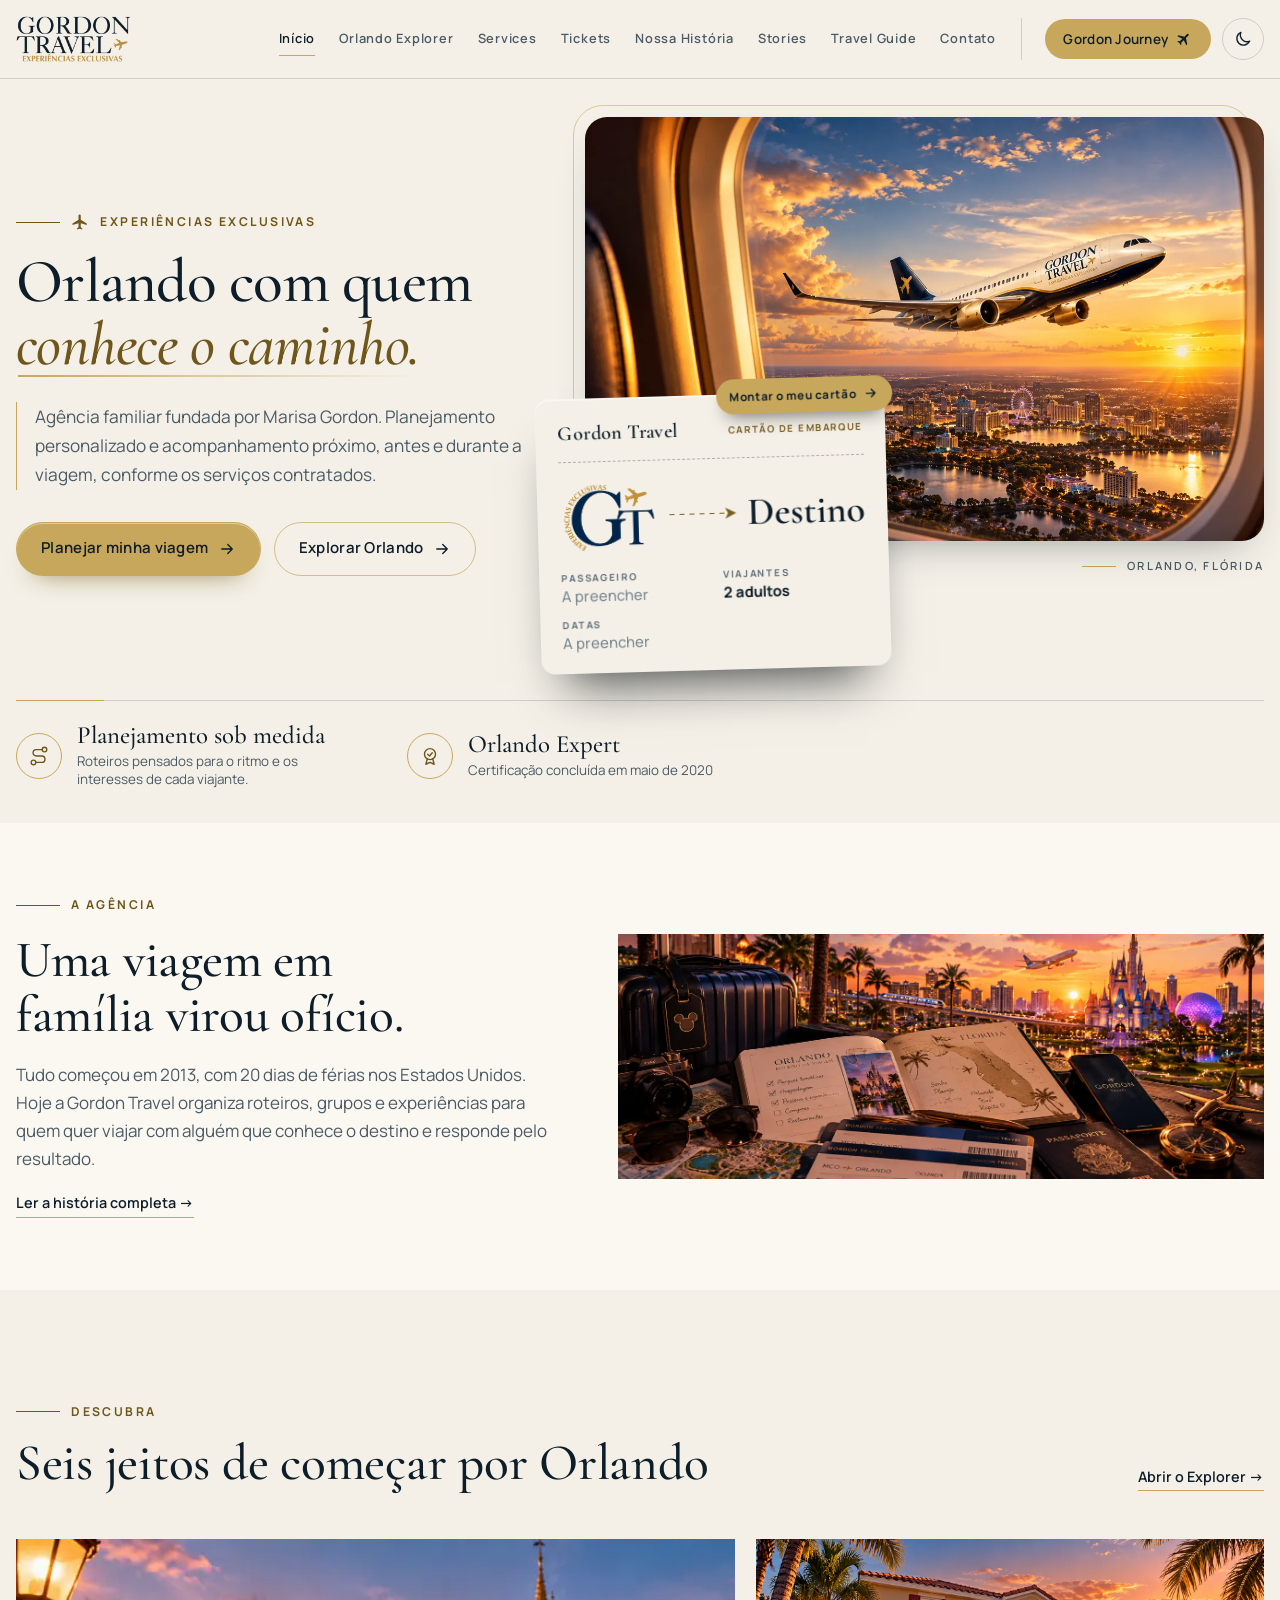
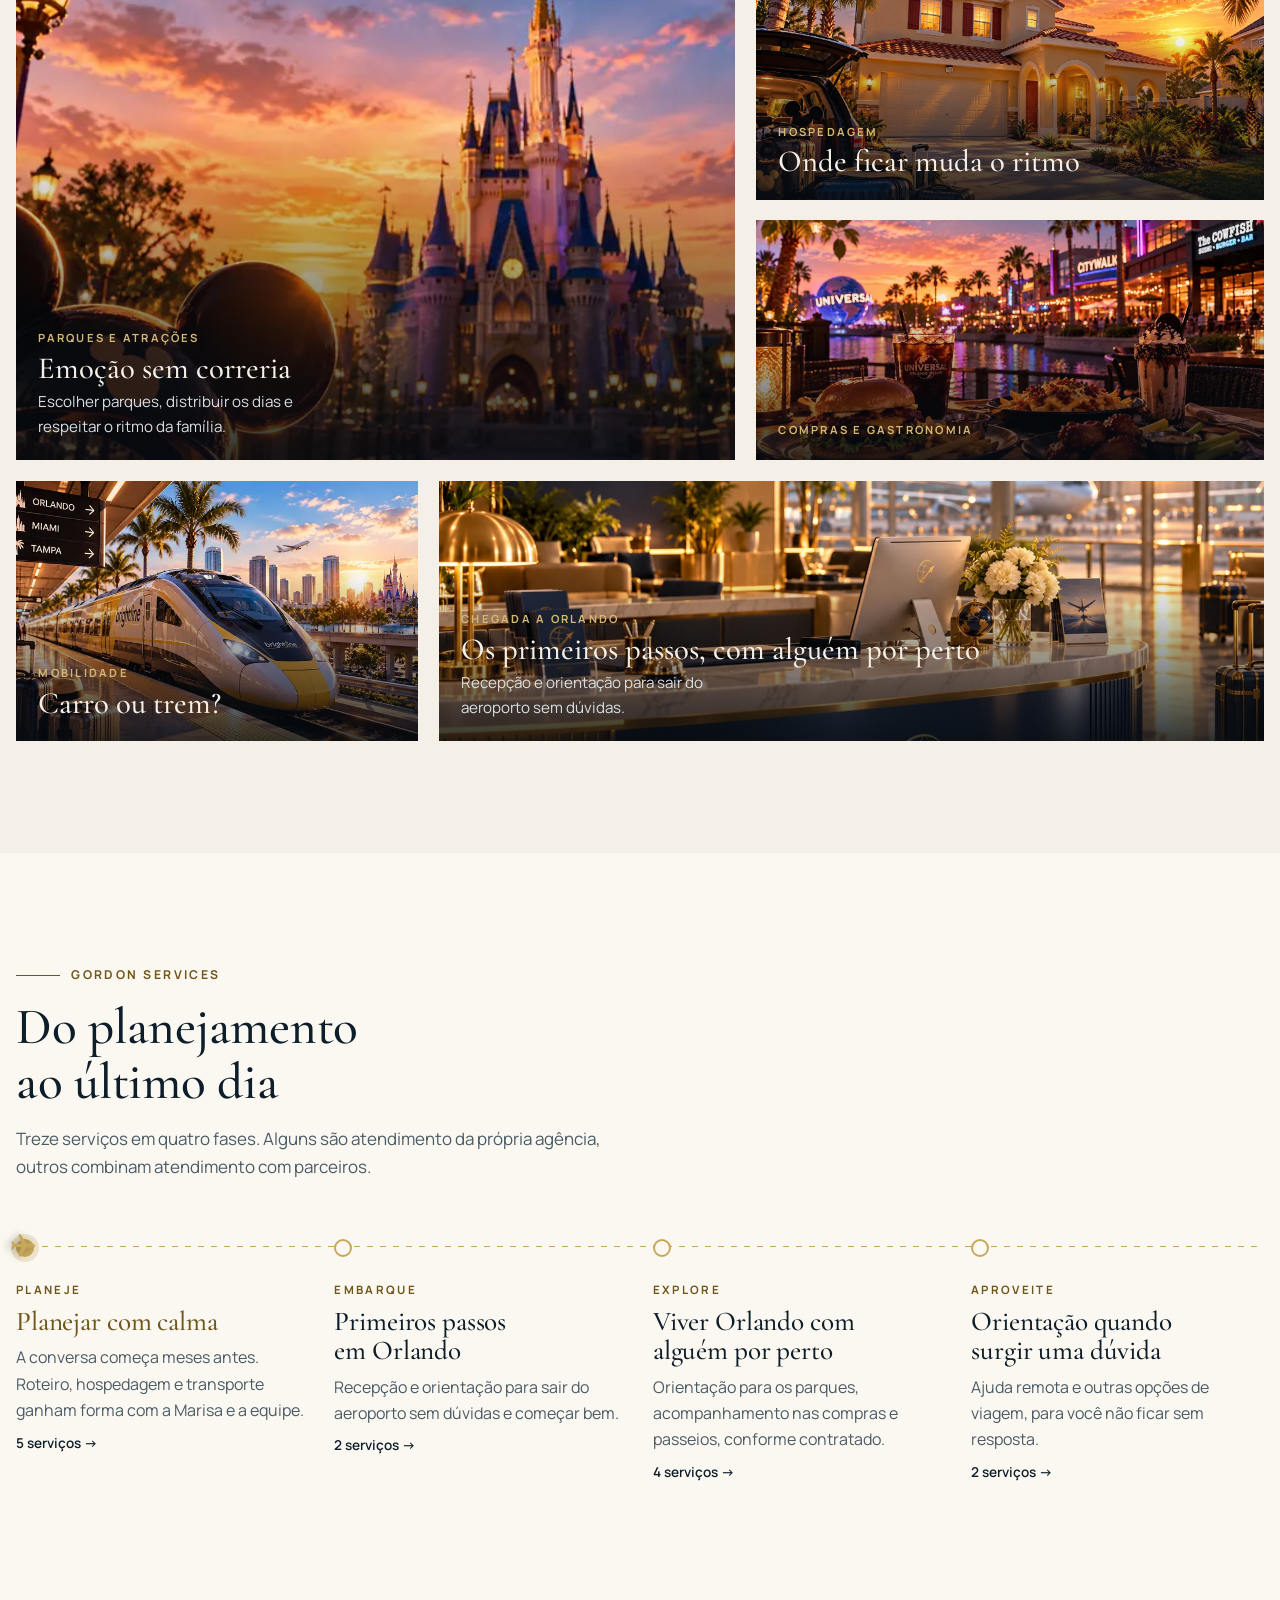
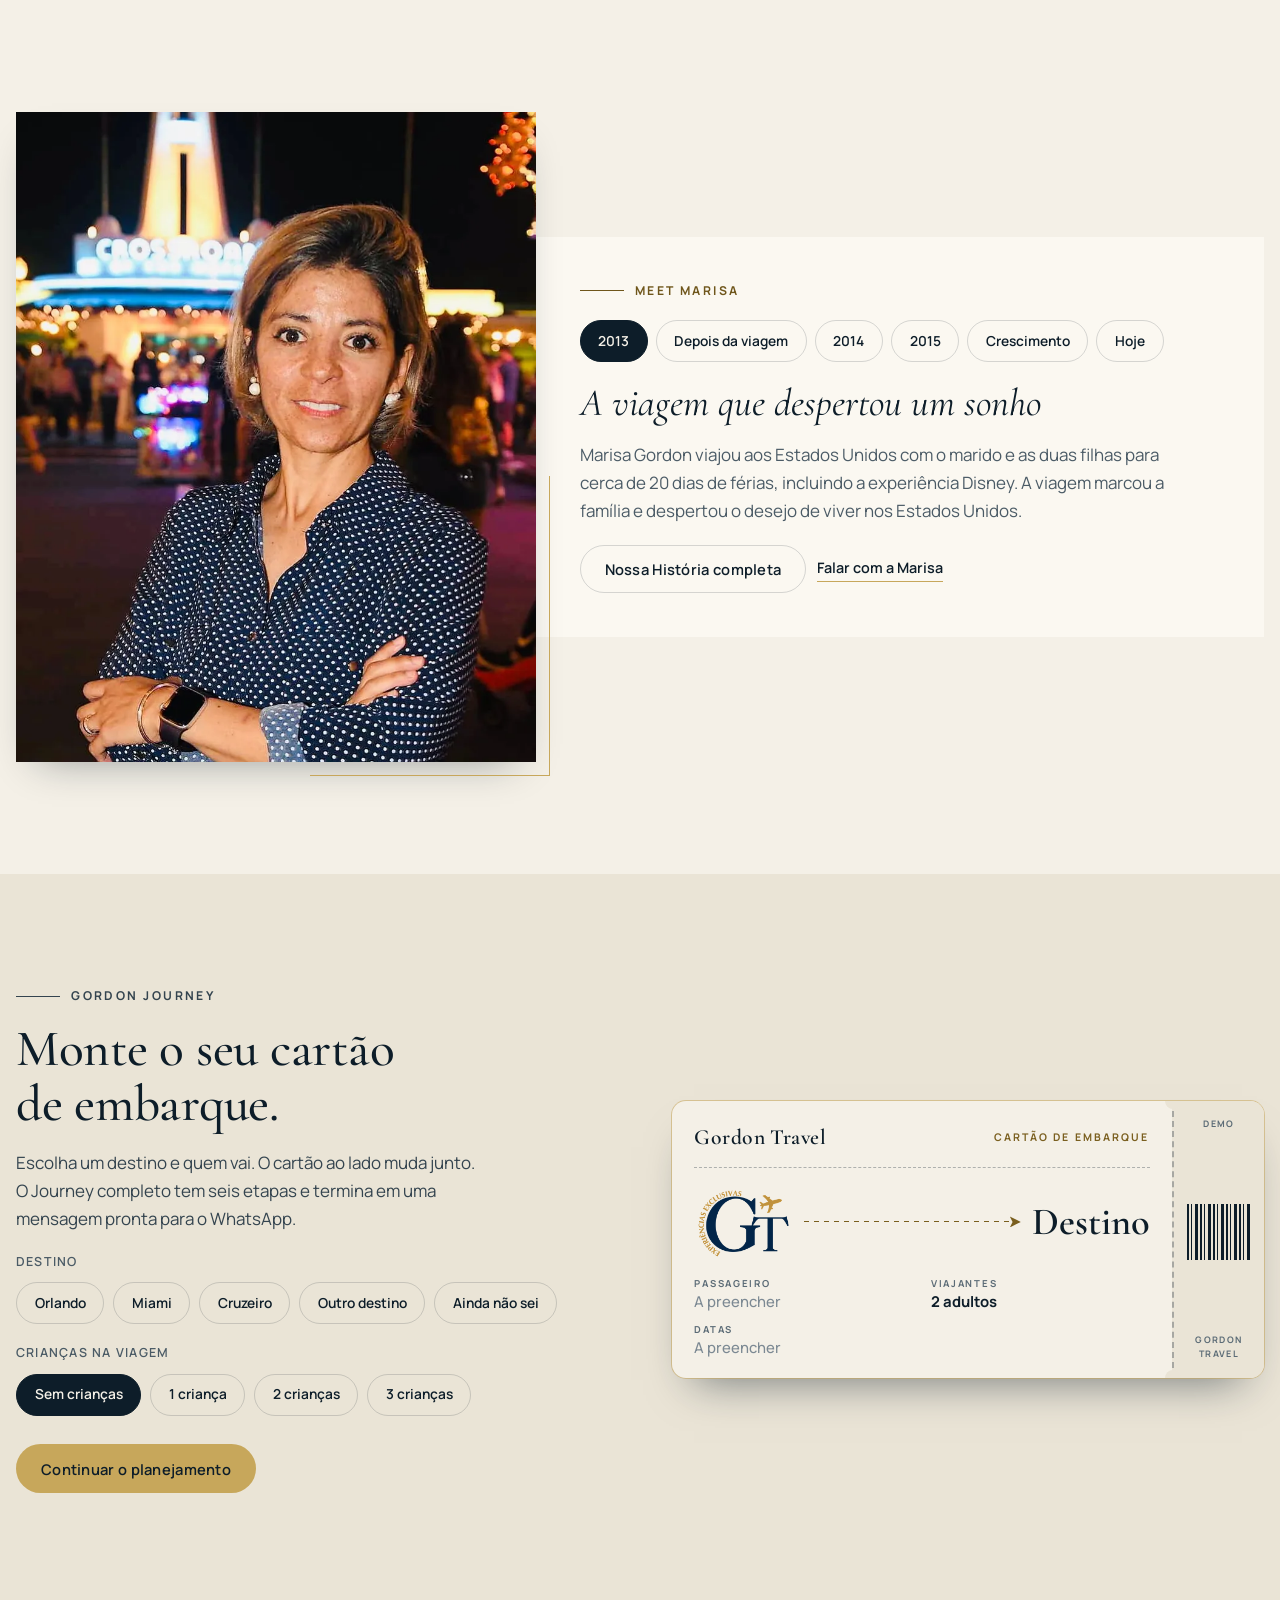
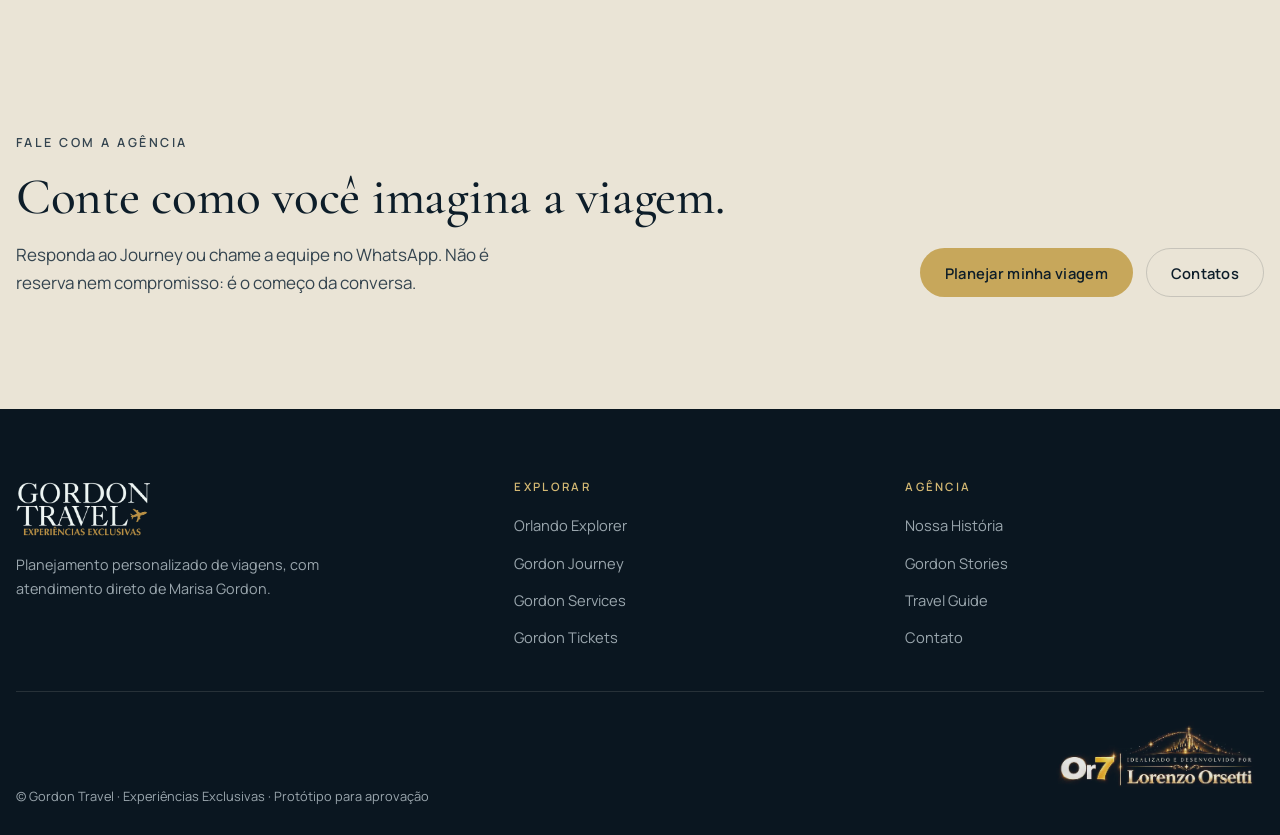
==== index.html @ 64129e71 "feat: initial Gordon Travel 3.0 release" ====
<meta charset="utf-8">
<title>Gordon Travel</title>
<meta name="claude:viewport-fit-sides" content="cover">
<link rel="preconnect" href="https://fonts.googleapis.com">
<link rel="preconnect" href="https://fonts.gstatic.com" crossorigin>
<link rel="stylesheet" href="https://fonts.googleapis.com/css2?family=Cormorant+Garamond:ital,wght@0,400;0,500;0,600;1,400;1,500&family=Manrope:wght@400;500;600;700&display=swap">
<script>try{var t=localStorage.getItem("gt-theme");if(t==="light"||t==="dark")document.documentElement.setAttribute("data-theme",t)}catch(e){}</script>
<style>
/* Layout concept: editorial travel magazine. Horizontal nav, photography-led split compositions, one gold accent, quiet UI. */
:root{
  --bg:#F4F0E7; --surface:#FBF8F1; --surface-2:#EAE4D6; --fg:#0D1D29; --muted:#4B5B66;
  --line:rgba(13,29,41,.16); --gold:#C7A75B; --gold-ink:#6F561B; --on-gold:#0D1D29;
  --navy:#0D1D29; --foot:#0A1620; --foot-fg:#F4F0E7; --foot-muted:#9BA7AE;
  --show-on-dark:none; --show-on-light:block; --shadow:0 18px 40px -22px rgba(13,29,41,.45);
  /* semantic surface tokens: --band = feature sections, --panel = highlighted cards, --text-soft = secondary text on them */
  --band:#EAE4D6; --panel:#FBF8F1; --panel-rgb:251,248,241; --text-soft:#34444F; --gold-soft:rgba(199,167,91,.16); --edge:rgba(199,167,91,.6);
  --plan-img:.55; --bp-shadow:0 0 0 1px rgba(199,167,91,.55),0 24px 42px -22px rgba(13,29,41,.55); color-scheme:light;
  --serif:'Cormorant Garamond','Iowan Old Style',Georgia,serif;
  --sans:'Manrope',system-ui,-apple-system,'Segoe UI',sans-serif;
  --gutter:max(16px,env(safe-area-inset-left,0px));
  --gutter-r:max(16px,env(safe-area-inset-right,0px));
}
@media (prefers-color-scheme:dark){:root:not([data-theme="light"]){
  --bg:#0D1D29; --surface:#132837; --surface-2:#1A3346; --fg:#F4F0E7; --muted:#9BA7AE;
  --line:rgba(244,240,231,.16); --gold-ink:#D3B873; --show-on-dark:block; --show-on-light:none;
  --shadow:0 18px 40px -22px rgba(0,0,0,.8); --band:#0D1D29; --panel:#0D1D29; --panel-rgb:13,29,41; --text-soft:#B9C3C9; --gold-soft:rgba(211,184,115,.1); --edge:rgba(211,184,115,.45); --plan-img:.34; --bp-shadow:var(--shadow); color-scheme:dark}}
:root[data-theme="dark"]{
  --bg:#0D1D29; --surface:#132837; --surface-2:#1A3346; --fg:#F4F0E7; --muted:#9BA7AE;
  --line:rgba(244,240,231,.16); --gold-ink:#D3B873; --show-on-dark:block; --show-on-light:none;
  --shadow:0 18px 40px -22px rgba(0,0,0,.8); --band:#0D1D29; --panel:#0D1D29; --panel-rgb:13,29,41; --text-soft:#B9C3C9; --gold-soft:rgba(211,184,115,.1); --edge:rgba(211,184,115,.45); --plan-img:.34; --bp-shadow:var(--shadow); color-scheme:dark}

[hidden]{display:none!important}
*{box-sizing:border-box}
html{scroll-behavior:smooth}
body{margin:0;background:var(--bg);color:var(--fg);font-family:var(--sans);font-size:16px;line-height:1.65;
  padding-left:0;padding-right:0;transition:background .3s,color .3s;-webkit-font-smoothing:antialiased}
body::before{content:"";position:fixed;inset:0 0 auto;height:env(safe-area-inset-top,0px);z-index:60;background:var(--bg)}
img{max-width:100%;display:block}
h1,h2,h3,h4{font-family:var(--serif);font-weight:500;line-height:1.08;margin:0;text-wrap:balance;letter-spacing:-.005em}
h1{font-size:clamp(2.7rem,6.2vw,5.2rem)}
h2{font-size:clamp(2rem,4vw,3.2rem)}
h3{font-size:clamp(1.4rem,2.2vw,1.75rem)}
p{margin:0}
a{color:inherit}
button{font:inherit;color:inherit;cursor:pointer}
:focus-visible{outline:2px solid var(--gold);outline-offset:3px;border-radius:2px}
.wrap{width:100%;max-width:1280px;margin:0 auto;padding-left:var(--gutter);padding-right:var(--gutter-r)}
.eyebrow{font-size:.74rem;letter-spacing:.2em;text-transform:uppercase;font-weight:600;color:var(--gold-ink)}
.lede{font-size:1.1rem;color:var(--muted);max-width:56ch}
.muted{color:var(--muted)}
.skip{position:absolute;left:-999px;top:8px;background:var(--gold);color:var(--on-gold);padding:8px 14px;z-index:100}
.skip:focus{left:8px}

/* buttons */
.btn{display:inline-flex;align-items:center;justify-content:center;gap:.6rem;min-height:48px;padding:.7rem 1.5rem;border-radius:999px;
  border:1px solid transparent;font-weight:600;font-size:.92rem;letter-spacing:.02em;text-decoration:none;
  background:var(--gold);color:var(--on-gold);transition:transform .2s,background .2s,box-shadow .2s}
.btn:hover{transform:translateY(-2px);box-shadow:0 10px 22px -12px var(--gold)}
.btn:active{transform:none}
.btn.ghost{background:transparent;color:var(--fg);border-color:var(--line)}
.btn.ghost:hover{border-color:var(--gold);box-shadow:none}
.btn.sm{min-height:40px;padding:.4rem 1.1rem;font-size:.84rem}
.btn[disabled],.btn[aria-disabled="true"]{opacity:.45;pointer-events:none}
.link{display:inline-flex;gap:.4rem;align-items:center;font-weight:600;font-size:.9rem;text-decoration:none;border-bottom:1px solid var(--gold);padding-bottom:2px;color:var(--fg)}
.link:hover{color:var(--gold-ink)}

/* header */
.hdr{position:sticky;top:env(safe-area-inset-top,0px);z-index:50;background:var(--bg);border-bottom:1px solid var(--line)}
.hdr .wrap{display:flex;align-items:center;gap:1.4rem;min-height:72px}
.brand{display:flex;align-items:center;flex:none;text-decoration:none}
.brand img{height:44px;width:auto}
.logo-dk{display:var(--show-on-dark)} .logo-lt{display:var(--show-on-light)}
.nav{display:flex;gap:1.35rem;margin-left:auto;align-items:center}
.nav a{font-size:.82rem;font-weight:600;letter-spacing:.04em;text-decoration:none;color:var(--muted);padding:.4rem 0;position:relative;white-space:nowrap}
.nav a::after{content:"";position:absolute;left:0;right:0;bottom:0;height:1px;background:var(--gold);transform:scaleX(0);transform-origin:left;transition:transform .25s}
.nav a:hover,.nav a[aria-current="page"]{color:var(--fg)}
.nav a:hover::after,.nav a[aria-current="page"]::after{transform:scaleX(1)}
.hdr-actions{display:flex;gap:.6rem;align-items:center}
.iconbtn{width:44px;height:44px;border-radius:50%;border:1px solid var(--line);background:transparent;display:grid;place-items:center}
.iconbtn:hover{border-color:var(--gold)}
.iconbtn svg{width:20px;height:20px;stroke:currentColor;fill:none;stroke-width:1.6;stroke-linecap:round;stroke-linejoin:round}
.burger{display:none}
.sun{display:var(--show-on-dark)} .moon{display:var(--show-on-light)}
.cta-h{display:inline-flex}
@media (max-width:1180px){
  .nav{display:none}.burger{display:grid}.hdr-actions{margin-left:auto}
}
@media (max-width:520px){.cta-h{display:none}}

/* mobile menu */
.menu{position:fixed;inset:0;z-index:70;background:var(--bg);display:flex;flex-direction:column;
  padding:calc(env(safe-area-inset-top,0px) + 14px) var(--gutter-r) calc(env(safe-area-inset-bottom,0px) + 24px) var(--gutter);
  overflow:auto}
.menu-top{display:flex;justify-content:space-between;align-items:center;min-height:56px}
.menu nav{display:flex;flex-direction:column;margin-top:1rem}
.menu nav a{font-family:var(--serif);font-size:2rem;text-decoration:none;padding:.55rem 0;border-bottom:1px solid var(--line);display:flex;justify-content:space-between}
.menu nav a[aria-current="page"]{color:var(--gold-ink)}
.menu .btn{margin-top:1.6rem}

/* pages */
.page{display:none}
.page.on{display:block;animation:rise .55s ease both}
@keyframes rise{from{opacity:.001;transform:translateY(10px)}to{opacity:1;transform:none}}
.sec{padding-block:clamp(56px,9vw,112px)}
.sec.tight{padding-block:clamp(40px,6vw,72px)}
.sec.alt{background:var(--surface)}
.sec-head{display:grid;gap:.9rem;margin-bottom:clamp(28px,4vw,48px);max-width:60ch}
.sec-head.row{max-width:none;grid-template-columns:1fr auto;align-items:end}
@media (max-width:700px){.sec-head.row{grid-template-columns:1fr}}

/* hero */
.hero .wrap{display:grid;grid-template-columns:1.15fr .85fr;gap:clamp(24px,5vw,72px);align-items:center;padding-block:clamp(36px,6vw,80px)}
.hero h1 em{font-style:italic;color:var(--gold-ink)}
.hero .lede{margin-top:1.4rem}
.hero .actions{display:flex;flex-wrap:wrap;gap:.8rem;margin-top:2rem}
.hero-meta{display:flex;gap:2rem;margin-top:2.6rem;padding-top:1.4rem;border-top:1px solid var(--line);flex-wrap:wrap}
.hero-meta div{font-size:.82rem;color:var(--muted);max-width:18ch;line-height:1.4}
.hero-meta strong{display:block;font-family:var(--serif);font-size:1.5rem;color:var(--fg);font-weight:500;margin-bottom:.15rem}
.arch{position:relative;max-width:460px;margin-left:auto;width:100%}
.arch::before{content:"";position:absolute;inset:-14px 14px 14px -14px;border:1px solid var(--gold);border-radius:999px 999px 0 0;opacity:.7}
.arch img{position:relative;width:100%;aspect-ratio:3/4;object-fit:cover;border-radius:999px 999px 0 0;box-shadow:var(--shadow)}
.arch figcaption{position:absolute;left:-10px;bottom:28px;background:var(--bg);border:1px solid var(--line);padding:.55rem 1rem;font-size:.74rem;letter-spacing:.14em;text-transform:uppercase;font-weight:600}
@media (max-width:860px){
  .hero .wrap{grid-template-columns:1fr}
  .arch{margin:0 auto;max-width:360px;order:-1}
  .arch figcaption{left:0}
}

/* intro band */
.intro{display:grid;grid-template-columns:1fr 1.2fr;gap:clamp(24px,5vw,72px);align-items:center}
.intro img{width:100%;aspect-ratio:2037/772;object-fit:cover}
.intro-text{display:grid;gap:1.1rem}
.panorama{margin-top:clamp(28px,4vw,48px)}
.panorama img{width:100%;aspect-ratio:21/8;object-fit:cover;border-radius:2px}
@media (max-width:860px){.intro{grid-template-columns:1fr}}

/* cards */
.grid{display:grid;gap:clamp(18px,2.4vw,32px)}
.g3{grid-template-columns:repeat(3,1fr)}
.g2{grid-template-columns:repeat(2,1fr)}
@media (max-width:900px){.g3{grid-template-columns:repeat(2,1fr)}}
@media (max-width:620px){.g3,.g2{grid-template-columns:1fr}}
.card{display:flex;flex-direction:column;gap:1rem;min-width:0}
.card .ph{position:relative;overflow:hidden;aspect-ratio:4/3;background:var(--surface-2)}
.card .ph img{width:100%;height:100%;object-fit:cover;transition:transform .7s cubic-bezier(.2,.7,.2,1)}
.card:hover .ph img{transform:scale(1.04)}
.tag{font-size:.7rem;letter-spacing:.18em;text-transform:uppercase;font-weight:600;color:var(--gold-ink)}
.card h3{margin-top:.2rem}
.card p{color:var(--muted);font-size:.96rem}
.card .more{margin-top:auto;padding-top:.4rem}

/* differentials */
.diffs{display:grid;grid-template-columns:repeat(3,1fr);border-top:1px solid var(--line)}
.diff{padding:2rem 1.8rem 0 0;display:grid;gap:.7rem;align-content:start}
.diff+.diff{padding-left:1.8rem;border-left:1px solid var(--line)}
.diff p{color:var(--muted);font-size:.97rem}
@media (max-width:760px){.diffs{grid-template-columns:1fr}.diff,.diff+.diff{padding:1.6rem 0;border-left:0;border-bottom:1px solid var(--line)}}

/* meet marisa */
.meet{display:grid;grid-template-columns:.8fr 1fr;gap:clamp(28px,6vw,96px);align-items:center}
.meet figure{margin:0;position:relative;max-width:460px}
.meet figure img{width:100%;aspect-ratio:4/5;object-fit:cover;object-position:50% 20%;box-shadow:var(--shadow)}
.meet figure::after{content:"";position:absolute;right:-16px;bottom:-16px;width:46%;height:46%;border-right:1px solid var(--gold);border-bottom:1px solid var(--gold);pointer-events:none}
.meet .copy{display:grid;gap:1.3rem}
.sign{font-family:var(--serif);font-style:italic;font-size:2.1rem;color:var(--gold-ink);line-height:1}
.sign small{display:block;font-family:var(--sans);font-style:normal;font-size:.74rem;letter-spacing:.18em;text-transform:uppercase;color:var(--muted);margin-top:.5rem}
@media (max-width:820px){.meet{grid-template-columns:1fr}.meet figure{max-width:340px}}

/* final CTA */
.final{background:var(--band);color:var(--fg);text-align:left}
.final .wrap{display:grid;grid-template-columns:1.4fr 1fr;gap:2rem;align-items:end}
.final p{color:var(--text-soft);max-width:50ch;margin-top:1rem}
.final .acts{display:flex;gap:.8rem;flex-wrap:wrap;justify-content:flex-end}
@media (max-width:820px){.final .wrap{grid-template-columns:1fr}.final .acts{justify-content:flex-start}}

/* page head (inner pages) */
.phead{padding-block:clamp(44px,7vw,92px) clamp(28px,4vw,48px)}
.phead .wrap{display:grid;gap:1.1rem;grid-template-columns:1fr}
.phead.split .wrap{grid-template-columns:1.2fr .8fr;align-items:end;gap:clamp(24px,5vw,64px)}
.phead.split img{width:100%;aspect-ratio:16/10;object-fit:cover}
@media (max-width:820px){.phead.split .wrap{grid-template-columns:1fr}}

/* chips / filters */
.chips{display:flex;gap:.55rem;flex-wrap:wrap}
.chip{min-height:42px;padding:.45rem 1.1rem;border:1px solid var(--line);background:transparent;border-radius:999px;font-size:.86rem;font-weight:600;transition:all .2s}
.chip:hover{border-color:var(--gold)}
.chip[aria-pressed="true"],.chip[aria-selected="true"]{background:var(--fg);color:var(--bg);border-color:var(--fg)}
.count{font-size:.85rem;color:var(--muted);margin-top:1rem}
.card.hide{display:none}
.card.pop{animation:rise .45s ease both}

/* services */
.svc{display:grid;gap:clamp(18px,2.4vw,32px);grid-template-columns:repeat(2,1fr)}
.svc .card{background:var(--surface);}
.svc .card .ph{aspect-ratio:16/9}
.svc .card .body{padding:0 1.5rem 1.6rem;display:grid;gap:.7rem}
.svc .card.feat{grid-column:1/-1;display:grid;grid-template-columns:1.1fr 1fr;gap:0}
.svc .card.feat .ph{aspect-ratio:auto;min-height:320px;height:100%}
.svc .card.feat .body{padding:2rem;align-content:center}
.svc ul{margin:0;padding:0;list-style:none;display:grid;gap:.4rem;font-size:.92rem;color:var(--muted)}
.svc li{padding-left:1.1rem;position:relative}
.svc li::before{content:"";position:absolute;left:0;top:.7em;width:.5rem;height:1px;background:var(--gold)}
.svc img.top{object-position:50% 12%}
@media (max-width:760px){.svc{grid-template-columns:1fr}.svc .card.feat{grid-template-columns:1fr}.svc .card.feat .ph{aspect-ratio:16/9;min-height:0}}
.note{border:1px solid var(--line);padding:1rem 1.2rem;font-size:.88rem;color:var(--muted);background:var(--surface)}

/* tickets */
.tabs{display:flex;gap:.55rem;margin-bottom:2rem;flex-wrap:wrap}
.panel{display:none}.panel.on{display:grid;grid-template-columns:1.1fr 1fr;gap:clamp(24px,5vw,64px);align-items:center;animation:rise .45s ease both}
.panel img{width:100%;aspect-ratio:16/10;object-fit:cover}
.panel .copy{display:grid;gap:1.1rem}
.facts{display:grid;gap:.1rem;margin:0;padding:0;list-style:none}
.facts li{display:flex;justify-content:space-between;gap:1rem;padding:.7rem 0;border-bottom:1px solid var(--line);font-size:.93rem}
.facts span:first-child{color:var(--muted)}
.facts span:last-child{font-weight:600;text-align:right}
@media (max-width:820px){.panel.on{grid-template-columns:1fr}}

/* journey */
.jwrap{display:grid;grid-template-columns:1.35fr .65fr;gap:clamp(24px,4vw,56px);align-items:start}
.jcard{background:var(--surface);border:1px solid var(--line);padding:clamp(20px,3.4vw,44px);min-width:0}
.prog{display:flex;gap:6px;margin-bottom:1.6rem}
.prog i{flex:1;height:3px;background:var(--line);transition:background .3s}
.prog i.done{background:var(--gold)}
.jstep{display:grid;gap:1.4rem;animation:rise .4s ease both}
.jstep h2{font-size:clamp(1.9rem,3.4vw,2.6rem)}
.jmeta{display:flex;justify-content:space-between;font-size:.76rem;letter-spacing:.16em;text-transform:uppercase;font-weight:600;color:var(--gold-ink)}
.opts{display:grid;grid-template-columns:repeat(2,1fr);gap:12px}
.opt{display:grid;text-align:left;border:1px solid var(--line);background:var(--bg);padding:0;overflow:hidden;transition:border-color .2s,box-shadow .2s}
.opt:hover{border-color:var(--gold)}
.opt[aria-pressed="true"]{border-color:var(--gold);box-shadow:inset 0 0 0 1px var(--gold)}
.opt img{width:100%;aspect-ratio:16/8;object-fit:cover}
.opt .t{padding:.8rem 1rem 1rem;display:grid;gap:.15rem}
.opt strong{font-size:.98rem;display:flex;justify-content:space-between;gap:.5rem}
.opt strong::after{content:"";width:18px;height:18px;border-radius:50%;border:1px solid var(--line);flex:none;margin-top:3px}
.opt[aria-pressed="true"] strong::after{background:var(--gold);border-color:var(--gold);box-shadow:inset 0 0 0 3px var(--bg)}
.opt span{font-size:.85rem;color:var(--muted)}
.opt.plain .t{padding:1rem 1.1rem}
.counter{display:flex;align-items:center;justify-content:space-between;gap:1rem;padding:1rem 0;border-bottom:1px solid var(--line)}
.counter .lab strong{display:block}
.counter .lab span{font-size:.85rem;color:var(--muted)}
.stepper{display:flex;align-items:center;gap:.9rem}
.stepper button{width:44px;height:44px;border-radius:50%;border:1px solid var(--line);background:transparent;font-size:1.3rem;line-height:1}
.stepper button:hover{border-color:var(--gold)}
.stepper output{min-width:1.6em;text-align:center;font-weight:700;font-size:1.15rem;font-variant-numeric:tabular-nums}
.ages{display:flex;gap:.6rem;flex-wrap:wrap}
.field{display:grid;gap:.4rem;min-width:0}
.field label,.lbl{font-size:.78rem;letter-spacing:.1em;text-transform:uppercase;font-weight:600;color:var(--muted)}
input[type=text],input[type=date],input[type=number],select,textarea{width:100%;font:inherit;color:var(--fg);background:var(--bg);border:1px solid var(--line);padding:.75rem .9rem;min-height:48px;border-radius:2px}
textarea{min-height:120px;resize:vertical}
input:focus,select:focus,textarea:focus{outline:2px solid var(--gold);outline-offset:1px}
.row2{display:grid;grid-template-columns:1fr 1fr;gap:12px}
.check{display:flex;gap:.7rem;align-items:center;font-size:.95rem;min-height:44px}
.check input{width:20px;height:20px;accent-color:var(--gold)}
.err{color:#B3402E;font-size:.88rem;min-height:1.2em}
:root[data-theme="dark"] .err{color:#F09A87}
@media (prefers-color-scheme:dark){:root:not([data-theme="light"]) .err{color:#F09A87}}
.jnav{display:flex;justify-content:space-between;gap:.8rem;margin-top:.6rem;flex-wrap:wrap}
.jnav .r{display:flex;gap:.6rem;margin-left:auto;flex-wrap:wrap}
.btn.text{background:transparent;border:0;color:var(--muted);padding-inline:.8rem;text-decoration:underline;text-underline-offset:4px}
.btn.text:hover{transform:none;box-shadow:none;color:var(--fg)}
.side{position:sticky;top:calc(env(safe-area-inset-top,0px) + 92px);display:grid;gap:1rem}
.side img{width:100%;aspect-ratio:16/10;object-fit:cover}
.live{border:1px solid var(--line);padding:1.2rem 1.3rem;display:grid;gap:.6rem;font-size:.9rem}
.live dl{margin:0;display:grid;gap:.5rem}
.live dt{font-size:.7rem;letter-spacing:.16em;text-transform:uppercase;color:var(--muted);font-weight:600}
.live dd{margin:0;font-weight:600}
.live dd.empty{color:var(--muted);font-weight:400}
.sum{display:grid;gap:0;margin:0}
.sum div{display:grid;grid-template-columns:130px 1fr auto;gap:1rem;padding:.8rem 0;border-bottom:1px solid var(--line);align-items:baseline}
.sum dt{font-size:.74rem;letter-spacing:.14em;text-transform:uppercase;color:var(--muted);font-weight:600}
.sum dd{margin:0;font-weight:600;min-width:0;overflow-wrap:anywhere}
.sum button{background:none;border:0;text-decoration:underline;text-underline-offset:3px;font-size:.84rem;color:var(--gold-ink);padding:6px}
.disc{font-size:.84rem;color:var(--muted);border-left:2px solid var(--gold);padding:.2rem 0 .2rem .9rem}
.toast{position:fixed;left:50%;bottom:calc(env(safe-area-inset-bottom,0px) + 24px);transform:translate(-50%,20px);background:var(--fg);color:var(--bg);padding:.8rem 1.3rem;font-size:.9rem;font-weight:600;opacity:0;pointer-events:none;transition:all .3s;z-index:90;border-radius:2px;max-width:calc(100vw - 32px)}
.toast.on{opacity:1;transform:translate(-50%,0)}
@media (max-width:960px){.jwrap{grid-template-columns:1fr}.side{position:static;order:-1;grid-template-columns:1fr 1fr;align-items:stretch}.side img{height:100%}}
@media (max-width:620px){.opts{grid-template-columns:1fr}.opt img{aspect-ratio:16/6}.side{grid-template-columns:1fr}.side img{display:none}.sum div{grid-template-columns:1fr auto}.sum dt{grid-column:1/-1}}

/* stories */
.masonry{column-count:3;column-gap:clamp(12px,1.6vw,22px)}
.masonry button{display:block;width:100%;margin:0 0 clamp(12px,1.6vw,22px);padding:0;border:0;background:var(--surface-2);break-inside:avoid;overflow:hidden;position:relative}
.masonry img{width:100%;height:auto;transition:transform .6s,filter .3s}
.masonry button:hover img{transform:scale(1.03)}
.masonry button::after{content:"Ampliar";position:absolute;left:12px;bottom:12px;font-size:.7rem;letter-spacing:.16em;text-transform:uppercase;font-weight:700;background:var(--bg);color:var(--fg);padding:.35rem .7rem;opacity:0;transition:opacity .25s}
.masonry button:hover::after,.masonry button:focus-visible::after{opacity:1}
@media (max-width:860px){.masonry{column-count:2}}
.lb{position:fixed;inset:0;z-index:80;background:rgba(6,12,18,.94);display:none;flex-direction:column;
  padding:calc(env(safe-area-inset-top,0px) + 12px) var(--gutter-r) calc(env(safe-area-inset-bottom,0px) + 12px) var(--gutter);color:#F4F0E7}
.lb.on{display:flex}
.lb-top{display:flex;justify-content:space-between;align-items:center;min-height:52px;font-size:.85rem}
.lb-stage{flex:1;display:grid;place-items:center;min-height:0;position:relative}
.lb-stage img{max-width:100%;max-height:100%;object-fit:contain}
.lb-cap{text-align:center;font-size:.9rem;color:#B9C3C9;padding:.6rem 3.4rem;min-height:3.2rem}
.lb .iconbtn{border-color:rgba(244,240,231,.3);color:#F4F0E7;background:rgba(6,12,18,.5)}
.lb .prev,.lb .next{position:absolute;top:50%;transform:translateY(-50%)}
.lb .prev{left:0}.lb .next{right:0}

/* história */
.timeline{list-style:none;margin:0;padding:0;display:grid;gap:0;border-left:1px solid var(--line)}
.timeline li{padding:0 0 2rem 1.8rem;position:relative;display:grid;gap:.3rem}
.timeline li:last-child{padding-bottom:0}
.timeline li::before{content:"";position:absolute;left:-5px;top:.55rem;width:9px;height:9px;border-radius:50%;background:var(--gold)}
.timeline .tag{display:block}
.timeline p{color:var(--muted);max-width:52ch}
.story-a{display:grid;grid-template-columns:.8fr 1fr;gap:clamp(28px,6vw,88px);align-items:center}
.story-a figure{margin:0;max-width:440px}
.story-a figure img{width:100%;aspect-ratio:4/5;object-fit:cover;object-position:50% 25%;box-shadow:var(--shadow)}
.story-a .copy{display:grid;gap:1.2rem}
.story-b{display:grid;grid-template-columns:1fr 1fr;gap:clamp(18px,3vw,40px);align-items:start}
.story-b figure{margin:0;display:grid;gap:.8rem}
.story-b img{width:100%;aspect-ratio:4/3;object-fit:cover}
.story-b figure.old img{filter:sepia(.12)}
.story-b figcaption{font-size:.88rem;color:var(--muted)}
.mem-wrap{display:grid;grid-template-columns:.9fr 1.1fr;gap:clamp(28px,5vw,72px);align-items:start}
.vals{display:grid;grid-template-columns:repeat(3,1fr);gap:clamp(18px,3vw,40px)}
.vals div{display:grid;gap:.6rem;padding-top:1.2rem;border-top:1px solid var(--gold)}
.vals p{color:var(--muted);font-size:.95rem}
.certs{display:grid;grid-template-columns:repeat(2,1fr);gap:clamp(14px,2vw,28px)}
.certs button{padding:0;border:1px solid var(--line);background:var(--surface);text-align:left;display:grid}
.certs img{width:100%;aspect-ratio:4/3;object-fit:cover}
.certs span{padding:.8rem 1rem;font-size:.86rem;color:var(--muted)}
@media (max-width:860px){.story-a,.mem-wrap{grid-template-columns:1fr}.vals{grid-template-columns:1fr}.story-b{grid-template-columns:1fr}.story-a figure{max-width:340px}}
@media (max-width:520px){.certs{grid-template-columns:1fr}}

/* guide */
.guide{display:grid;grid-template-columns:240px 1fr;gap:clamp(24px,4vw,64px);align-items:start}
.gnav{position:sticky;top:calc(env(safe-area-inset-top,0px) + 92px);display:grid;gap:.2rem}
.gnav button{text-align:left;background:none;border:0;border-left:2px solid var(--line);padding:.6rem 1rem;font-weight:600;font-size:.92rem;color:var(--muted)}
.gnav button[aria-selected="true"]{border-color:var(--gold);color:var(--fg)}
.gpanel{display:none;gap:1.4rem}.gpanel.on{display:grid;animation:rise .4s ease both}
details{border-bottom:1px solid var(--line)}
summary{list-style:none;cursor:pointer;padding:1.1rem 0;display:flex;justify-content:space-between;gap:1rem;align-items:center;font-family:var(--serif);font-size:1.4rem;min-height:56px}
summary::-webkit-details-marker{display:none}
summary::after{content:"+";font-family:var(--sans);font-size:1.3rem;color:var(--gold-ink);transition:transform .25s}
details[open] summary::after{transform:rotate(45deg)}
details .in{padding:0 0 1.4rem;color:var(--muted);display:grid;gap:.8rem;max-width:62ch}
.badge{display:inline-block;font-size:.68rem;letter-spacing:.12em;text-transform:uppercase;font-weight:700;border:1px solid var(--gold);color:var(--gold-ink);padding:.2rem .6rem;width:fit-content}
.checklist{list-style:none;margin:0;padding:0;display:grid;gap:0}
.checklist li{border-bottom:1px solid var(--line)}
.checklist label{display:flex;gap:.8rem;align-items:center;padding:.7rem 0;min-height:48px;cursor:pointer}
.checklist input{width:20px;height:20px;accent-color:var(--gold);flex:none}
.checklist input:checked+span{text-decoration:line-through;opacity:.55}
.cl-bar{display:flex;justify-content:space-between;align-items:center;gap:1rem;font-size:.88rem;color:var(--muted)}
@media (max-width:860px){.guide{grid-template-columns:1fr}.gnav{position:static;display:flex;overflow-x:auto;gap:.4rem;padding-bottom:.4rem}.gnav button{border:1px solid var(--line);border-radius:999px;white-space:nowrap}.gnav button[aria-selected="true"]{background:var(--fg);color:var(--bg);border-color:var(--fg)}}

/* contact */

/* footer */
.foot{background:var(--foot);color:var(--foot-fg);padding-block:clamp(40px,6vw,72px) 28px}
.foot .top{display:grid;grid-template-columns:1.3fr 1fr 1fr;gap:2rem}
.foot img.fl{height:56px;width:auto}
.foot p{color:var(--foot-muted);font-size:.9rem;max-width:34ch;margin-top:1rem}
.foot h4{font-family:var(--sans);font-size:.72rem;letter-spacing:.2em;text-transform:uppercase;font-weight:600;color:#D3B873;margin-bottom:1rem}
.foot ul{list-style:none;margin:0;padding:0;display:grid;gap:.3rem}
.foot ul a{color:var(--foot-muted);text-decoration:none;font-size:.92rem;display:inline-block;padding:.25rem 0}
.foot ul a:hover{color:#F4F0E7}
.foot .bot{display:flex;justify-content:space-between;align-items:center;gap:1rem;flex-wrap:wrap;margin-top:2.4rem;padding-top:1.4rem;border-top:1px solid rgba(244,240,231,.12);font-size:.8rem;color:var(--foot-muted)}
.or7{height:38px;width:auto;mix-blend-mode:screen;opacity:.75}
@media (max-width:760px){.foot .top{grid-template-columns:1fr 1fr}.foot .top>div:first-child{grid-column:1/-1}}

@media (prefers-reduced-motion:reduce){*,*::before,*::after{animation:none!important;transition:none!important;scroll-behavior:auto!important}}

/* theme switch: short colour-only fade, applied by core.js only while toggling */
html.theme-fx,html.theme-fx *,html.theme-fx *::before,html.theme-fx *::after{transition-property:background-color,color,border-color,box-shadow,fill,stroke!important;transition-duration:.28s!important;transition-delay:0s!important}
@media (prefers-reduced-motion:reduce){html.theme-fx,html.theme-fx *,html.theme-fx *::before,html.theme-fx *::after{transition:none!important}}
/* ===== v3: Living Editorial Experience ===== */
body{font-size:17px}
.card p,.diff p,.vals p{font-size:1rem}
.eyebrow{font-size:.78rem}
.route{display:flex;align-items:center;gap:.7rem;color:var(--gold-ink);font-size:.76rem;letter-spacing:.2em;text-transform:uppercase;font-weight:700}
.route::before{content:"";width:44px;height:1px;background:currentColor}
.route svg{width:18px;height:18px;fill:currentColor}
.dash{stroke:var(--gold);stroke-dasharray:5 7;fill:none;stroke-width:1.4}
.draw{stroke-dasharray:6 8;animation:flow 1.6s linear 1}
@keyframes flow{from{stroke-dashoffset:200}to{stroke-dashoffset:0}}

/* ---- boarding pass ---- */
.bp{position:relative;display:grid;grid-template-columns:1fr auto;background:#F4F0E7;color:#0D1D29;border-radius:14px;overflow:hidden;box-shadow:var(--bp-shadow);font-family:var(--sans)}
.bp-main{padding:1.2rem 1.4rem 1.3rem;display:grid;gap:1rem;min-width:0}
.bp-head{display:flex;justify-content:space-between;align-items:center;gap:1rem;border-bottom:1px dashed rgba(13,29,41,.3);padding-bottom:.7rem}
.bp-head strong{font-family:var(--serif);font-size:1.35rem;font-weight:600;letter-spacing:.02em}
.bp-head span{font-size:.66rem;letter-spacing:.2em;text-transform:uppercase;font-weight:700;color:#7A5F1F}
.bp-route{display:flex;align-items:center;gap:.8rem}
.bp-route b{font-family:var(--serif);font-size:clamp(1.7rem,3.4vw,2.4rem);font-weight:600;line-height:1}
.bp-route i{flex:1;height:1px;background:repeating-linear-gradient(90deg,#7A5F1F 0 5px,transparent 5px 10px);position:relative;min-width:30px}
.bp-route i::after{content:"";position:absolute;right:-2px;top:-5px;width:11px;height:11px;background:#7A5F1F;clip-path:polygon(0 0,100% 50%,0 100%,25% 50%)}
.bp-grid{display:grid;grid-template-columns:repeat(2,1fr);gap:.7rem 1.1rem}
.bp-f{min-width:0}
.bp-f small{display:block;font-size:.6rem;letter-spacing:.18em;text-transform:uppercase;font-weight:700;color:#5b6b76}
.bp-f span{display:block;font-weight:700;font-size:.93rem;line-height:1.3;overflow-wrap:anywhere}
.bp-f span.ph{font-weight:500;color:#7c8993}
.bp-f.wide{grid-column:1/-1}
.bp-f.bump span{animation:bump .6s ease}
@keyframes bump{0%{transform:translateY(7px);opacity:.1;color:#7A5F1F}60%{color:#7A5F1F}100%{transform:none;opacity:1}}
.bp-stub{width:92px;border-left:2px dashed rgba(13,29,41,.3);padding:1rem .6rem;display:grid;align-content:space-between;justify-items:center;gap:.8rem;position:relative;background:#EAE4D6}
.bp-stub::before,.bp-stub::after{content:"";position:absolute;left:-9px;width:16px;height:16px;border-radius:50%;background:var(--bg)}
.bp-stub::before{top:-8px}.bp-stub::after{bottom:-8px}
.bp-stub .seat{font-family:var(--serif);font-size:1.7rem;font-weight:600;line-height:1}
.bp-stub small{font-size:.56rem;letter-spacing:.16em;text-transform:uppercase;font-weight:700;color:#5b6b76;text-align:center}
.bars{width:64px;height:56px;background:repeating-linear-gradient(90deg,#0D1D29 0 2px,transparent 2px 4px,#0D1D29 4px 5px,transparent 5px 8px,#0D1D29 8px 11px,transparent 11px 13px)}
@media (max-width:520px){.bp{grid-template-columns:1fr}.bp-stub{width:auto;border-left:0;border-top:2px dashed rgba(13,29,41,.3);grid-auto-flow:column;justify-content:space-between;padding:.8rem 1.2rem}.bp-stub::before,.bp-stub::after{display:none}.bars{width:90px;height:30px}}

/* ---- home ---- */
.hero3{position:relative;overflow:hidden}
.hero3 .wrap{display:grid;grid-template-columns:1.2fr .8fr;gap:clamp(24px,4vw,64px);align-items:center;padding-block:clamp(36px,6vw,84px)}
.hero3 h1{font-size:clamp(3rem,7.4vw,6.6rem);line-height:.98}
.hero3 h1 em{display:block;font-style:italic;color:var(--gold-ink);margin-left:clamp(0px,3vw,48px)}
.hero3 .lede{margin-top:1.6rem;font-size:1.15rem}
.hero3 .actions{display:flex;flex-wrap:wrap;gap:.8rem;margin-top:2rem}
.hero3 .stage{position:relative;max-width:470px;margin-left:auto;width:100%;padding-bottom:70px}
.hero3 .stage .arch{margin:0;max-width:none}
.hero3 .stage .bp{position:absolute;left:-12%;bottom:0;width:78%;transform:rotate(-2deg);font-size:.9rem}
.hero3 .stage .bp-stub{display:none}
.hero3 .stage .bp{grid-template-columns:1fr}
.hero3 svg.path{position:absolute;inset:0;width:100%;height:100%;pointer-events:none;z-index:0}
@media (max-width:900px){.hero3 .wrap{grid-template-columns:1fr}.hero3 .stage{margin:0 auto;max-width:380px}.hero3 .stage .bp{left:-4%;width:92%}}
.facts-row{display:flex;gap:2.4rem;flex-wrap:wrap;margin-top:2.4rem;padding-top:1.3rem;border-top:1px solid var(--line)}
.facts-row div{max-width:20ch;font-size:.9rem;color:var(--muted);line-height:1.45}
.facts-row strong{display:block;font-family:var(--serif);font-size:1.7rem;color:var(--fg);font-weight:500;line-height:1.1;margin-bottom:.2rem}

.collage{display:grid;grid-template-columns:repeat(12,1fr);grid-auto-rows:minmax(120px,auto);gap:clamp(12px,1.6vw,22px)}
.tile{position:relative;overflow:hidden;display:block;text-decoration:none;color:#F4F0E7;background:var(--surface-2);min-height:240px}
.tile img{position:absolute;inset:0;width:100%;height:100%;object-fit:cover;transition:transform .8s cubic-bezier(.2,.7,.2,1)}
.tile:hover img{transform:scale(1.05)}
.tile::after{content:"";position:absolute;inset:0;background:linear-gradient(180deg,rgba(6,12,18,0) 35%,rgba(6,12,18,.82))}
.tile .cap{position:absolute;left:0;right:0;bottom:0;padding:1.3rem 1.4rem;z-index:2;display:grid;gap:.25rem}
.tile .cap b{font-family:var(--serif);font-size:clamp(1.5rem,2.4vw,2.1rem);font-weight:500;line-height:1.1}
.tile .cap span{font-size:.95rem;color:#D8DEE2;max-width:34ch}
.tile .cap em{font-style:normal;font-size:.7rem;letter-spacing:.2em;text-transform:uppercase;font-weight:700;color:#D3B873}
.t1{grid-column:1/8;grid-row:span 3}.t2{grid-column:8/13;grid-row:span 2}.t3{grid-column:8/13;grid-row:span 1}.t4{grid-column:1/5;grid-row:span 2}.t5{grid-column:5/13;grid-row:span 2}
@media (max-width:820px){.collage{grid-template-columns:1fr 1fr}.t1,.t5{grid-column:1/-1}.t2,.t3,.t4{grid-column:span 1;grid-row:auto}.t1{grid-row:auto;min-height:340px}.tile{min-height:220px}.t3{grid-column:span 1}}
@media (max-width:520px){.collage{grid-template-columns:1fr}.t2,.t3,.t4{grid-column:1}}

.rtline{position:relative;display:grid;grid-template-columns:repeat(4,1fr);gap:clamp(14px,2vw,28px);padding-top:3.2rem}
.rtline::before{content:"";position:absolute;left:0;right:0;top:1.1rem;height:1px;background:repeating-linear-gradient(90deg,var(--gold) 0 6px,transparent 6px 13px)}
.stop{position:relative;display:grid;gap:.5rem;align-content:start;text-decoration:none;color:inherit}
.stop::before{content:"";position:absolute;top:-2.55rem;left:0;width:14px;height:14px;border-radius:50%;background:var(--bg);border:2px solid var(--gold);transition:background .25s}
.stop:hover::before{background:var(--gold)}
.stop .n{font-size:.72rem;letter-spacing:.2em;text-transform:uppercase;font-weight:700;color:var(--gold-ink)}
.stop h3{font-size:1.7rem}
.stop p{color:var(--muted);font-size:1rem}
.stop .ct{font-size:.85rem;font-weight:600}
@media (max-width:820px){.rtline{grid-template-columns:1fr;padding-top:0;padding-left:2.2rem}.rtline::before{left:.45rem;right:auto;top:0;bottom:0;width:1px;height:auto;background:repeating-linear-gradient(180deg,var(--gold) 0 6px,transparent 6px 13px)}.stop::before{left:-2.2rem;top:.5rem}}

.meet3{display:grid;grid-template-columns:repeat(12,1fr);gap:0;align-items:center}
.meet3 figure{grid-column:1/6;margin:0;position:relative;z-index:1}
.meet3 figure img{width:100%;aspect-ratio:4/5;object-fit:cover;object-position:50% 18%;box-shadow:var(--shadow)}
.meet3 .copy{grid-column:5/13;background:var(--surface);padding:clamp(28px,4vw,64px) clamp(24px,4vw,64px) clamp(28px,4vw,64px) clamp(70px,9vw,140px);margin-left:-9%;display:grid;gap:1.3rem;position:relative}
.meet3 blockquote{margin:0;font-family:var(--serif);font-size:clamp(1.6rem,2.8vw,2.4rem);line-height:1.2;font-style:italic}
@media (max-width:860px){.meet3{grid-template-columns:1fr}.meet3 figure,.meet3 .copy{grid-column:1}.meet3 figure{max-width:340px}.meet3 .copy{margin:-40px 0 0 24px;padding:56px 22px 26px}}

.jprev{background:var(--band);color:var(--fg);position:relative;overflow:hidden}
.jprev .wrap{display:grid;grid-template-columns:1fr 1fr;gap:clamp(24px,5vw,72px);align-items:center}
.jprev p{color:var(--text-soft)}
.jprev .grp{display:grid;gap:.6rem;margin-top:1.2rem}
.jprev .bp{--bg:var(--band)}
@media (max-width:860px){.jprev .wrap{grid-template-columns:1fr}}

/* ---- explorer ---- */
.rel{display:flex;flex-wrap:wrap;gap:.5rem;align-items:center}
.rel .lbl{margin-right:.4rem}
.pill{display:inline-flex;align-items:center;gap:.4rem;border:1px solid var(--line);padding:.35rem .9rem;font-size:.85rem;font-weight:600;text-decoration:none;border-radius:999px;background:transparent;min-height:38px}
.pill:hover{border-color:var(--gold)}
.pill.gold{border-color:var(--gold);color:var(--gold-ink)}

/* ---- journey v3 ---- */
.jwrap3{display:grid;grid-template-columns:1.1fr .9fr;gap:clamp(24px,4vw,56px);align-items:start}
.jside{position:sticky;top:calc(env(safe-area-inset-top,0px) + 92px);display:grid;gap:1rem}
.radio{display:flex;flex-wrap:wrap;gap:.5rem}
.subq{display:grid;gap:.6rem}
.reset{display:flex;gap:.6rem;align-items:center;flex-wrap:wrap;font-size:.9rem;color:var(--muted)}
@media (max-width:960px){.jwrap3{grid-template-columns:1fr}.jside{position:static;order:-1}}

/* ---- services v3 ---- */
.legend{display:flex;flex-wrap:wrap;gap:.6rem 1.2rem;font-size:.88rem;color:var(--muted);margin-bottom:1.6rem}
.legend span{display:inline-flex;align-items:center;gap:.5rem}
.dot{width:10px;height:10px;border-radius:50%;display:inline-block}
.dot.proprio{background:var(--gold)}.dot.misto{background:linear-gradient(90deg,var(--gold) 50%,var(--fg) 50%)}.dot.parceiro{background:var(--fg)}

/* ---- tickets v3 ---- */
.bento{display:grid;grid-template-columns:repeat(12,1fr);gap:clamp(12px,1.6vw,22px)}
.prod{position:relative;display:grid;grid-template-rows:auto 1fr;text-align:left;background:var(--surface);border:1px solid var(--line);padding:0;overflow:hidden;transition:transform .3s,border-color .3s;min-width:0}
.prod:hover{transform:translateY(-4px);border-color:var(--gold)}
.prod .im{aspect-ratio:16/9;overflow:hidden}
.prod .im img{width:100%;height:100%;object-fit:cover;transition:transform .7s}
.prod:hover .im img{transform:scale(1.05)}
.prod .tx{padding:1.2rem 1.4rem 1.4rem;display:grid;gap:.5rem;align-content:start}
.prod .tx b{font-family:var(--serif);font-size:1.7rem;font-weight:500;line-height:1.1}
.prod .tx span.s{color:var(--muted);font-size:1rem}
.prod .tx .go{font-size:.85rem;font-weight:700;color:var(--gold-ink)}
.prod.hide{display:none}
.p1{grid-column:span 7}.p2{grid-column:span 5}.p3,.p4,.p5{grid-column:span 4}.p6{grid-column:span 12}
.prod.p1 .im{aspect-ratio:16/8}
.prod.p6{grid-template-rows:none;grid-template-columns:1fr 1fr}
.prod.p6 .im{aspect-ratio:auto;min-height:220px}
@media (max-width:900px){.p1,.p2,.p3,.p4,.p5,.p6{grid-column:span 12}.prod.p6{grid-template-columns:1fr}.prod.p6 .im{aspect-ratio:16/9}}
.modal{position:fixed;inset:0;z-index:85;background:rgba(6,12,18,.82);display:grid;place-items:center;padding:calc(env(safe-area-inset-top,0px) + 16px) var(--gutter-r) calc(env(safe-area-inset-bottom,0px) + 16px) var(--gutter)}
.modal[hidden]{display:none}
.mbox{background:var(--bg);color:var(--fg);width:min(880px,100%);max-height:100%;overflow:auto;position:relative;border:1px solid var(--line);animation:rise .35s ease both}
.mclose{position:absolute;right:12px;top:12px;z-index:3;background:var(--bg)}
.mm{display:grid;grid-template-columns:.9fr 1.1fr}
.mm .im img{width:100%;height:100%;object-fit:cover;min-height:240px}
.mm .tx{padding:clamp(20px,3vw,40px);display:grid;gap:1rem;align-content:start}
.mm h3{font-size:clamp(1.8rem,3vw,2.5rem)}
.mm ul{margin:0;padding:0;list-style:none;display:grid;gap:.4rem;color:var(--muted)}
.mm li{padding-left:1.2rem;position:relative}.mm li::before{content:"";position:absolute;left:0;top:.75em;width:.6rem;height:1px;background:var(--gold)}
.mm .acts{display:flex;flex-wrap:wrap;gap:.6rem}
@media (max-width:720px){.mm{grid-template-columns:1fr}.mm .im img{min-height:0;aspect-ratio:16/9}}

/* ---- história v3 ---- */

/* ---- stories v3 ---- */
.lb-dots{display:flex;gap:6px;justify-content:center;padding:.4rem}
.lb-dots i{width:7px;height:7px;border-radius:50%;background:rgba(244,240,231,.3)}
.lb-dots i.on{background:#D3B873;transform:scale(1.3)}
.lb-stage img{animation:fadein .35s ease both}
@keyframes fadein{from{opacity:.2}to{opacity:1}}

/* ---- guide v3 ---- */
mark{background:rgba(199,167,91,.35);color:inherit;padding:0 2px}

/* ---- contact v3 ---- */
img{height:auto}
.meet3 figure,.meet3 .copy{grid-row:1}
@media (max-width:860px){.meet3 figure,.meet3 .copy{grid-row:auto}}

/* v3.1 ajustes */
*{scrollbar-width:thin;scrollbar-color:var(--gold) var(--surface-2)}
html{scrollbar-width:auto;scrollbar-color:var(--gold) var(--bg)}
::-webkit-scrollbar{width:14px;height:14px}
::-webkit-scrollbar-track{background:var(--bg);border-left:1px solid var(--line)}
::-webkit-scrollbar-thumb{background:var(--gold);border:3px solid var(--bg);border-radius:999px;min-height:48px}
::-webkit-scrollbar-thumb:hover{background:var(--gold-ink)}
::-webkit-scrollbar-corner{background:var(--bg)}
.or7{height:92px;opacity:.9}
.foot .bot{align-items:flex-end}
@media (max-width:520px){.or7{height:72px}}

/* rota com avião */
.rtline{--px:0px;--py:0px}
.rtline::after{content:"";position:absolute;left:0;top:calc(1.1rem - .5px);height:2px;width:calc(var(--px) + 12px);background:var(--gold);transition:width 1s cubic-bezier(.45,.05,.25,1)}
.plane{position:absolute;left:0;top:calc(1.1rem - 14px);width:28px;height:28px;z-index:3;transform:translateX(var(--px)) rotate(90deg);transition:transform 1s cubic-bezier(.45,.05,.25,1);pointer-events:none;color:var(--gold-ink);filter:drop-shadow(0 3px 4px rgba(0,0,0,.35))}
.plane svg{width:100%;height:100%;fill:var(--gold)}
.plane.fly svg{animation:bob 1s ease-in-out}
@keyframes bob{0%,100%{transform:translateY(0)}50%{transform:translateY(-4px)}}
.stop{padding-bottom:.3rem;cursor:pointer;transition:transform .3s}
.stop:hover,.stop:focus-visible{transform:translateY(-3px)}
.stop.here::before{background:var(--gold);box-shadow:0 0 0 5px rgba(199,167,91,.25)}
.stop.here h3{color:var(--gold-ink)}
@media (max-width:820px){
  .rtline::after{left:calc(.45rem - .5px);top:0;width:2px;height:calc(var(--py) + 12px);transition:height 1s cubic-bezier(.45,.05,.25,1)}
  .plane{left:calc(.45rem - 14px);top:0;transform:translateY(var(--py)) rotate(180deg);transition:transform 1s cubic-bezier(.45,.05,.25,1)}
}

/* meet marisa v3.1 */
.meet3 figure{grid-column:1/6;grid-row:1;margin:0;position:relative;z-index:1}
.meet3 .copy{grid-column:6/13;grid-row:1;margin:0;padding:clamp(24px,3.4vw,52px);background:var(--surface);display:grid;gap:1.2rem;position:relative;z-index:0}
.meet3 .mf{position:relative;overflow:hidden;box-shadow:var(--shadow);transform:perspective(900px) rotateY(0) rotateX(0);transition:transform .4s ease;will-change:transform}
.meet3 .mf img{width:100%;aspect-ratio:4/5;object-fit:cover;object-position:50% 18%;box-shadow:none;transition:transform .6s}
.meet3 .mf:hover img{transform:scale(1.04)}
.meet3 figure::after{content:"";position:absolute;right:-14px;bottom:-14px;width:46%;height:46%;border-right:1px solid var(--gold);border-bottom:1px solid var(--gold);pointer-events:none}
.meet3 figcaption{position:absolute;left:14px;bottom:14px;background:var(--bg);padding:.4rem .9rem;font-size:.72rem;letter-spacing:.16em;text-transform:uppercase;font-weight:700;z-index:2}
.mtabs{display:flex;gap:.5rem;flex-wrap:wrap}
.mbody{animation:rise .45s ease both;display:grid;gap:1rem}
.mbody .big{font-family:var(--serif);font-style:italic;font-size:clamp(1.7rem,3vw,2.6rem);line-height:1.15}
.mbody p{color:var(--muted)}
.mask{display:grid;gap:.6rem}
@media (max-width:860px){
  .meet3{grid-template-columns:1fr}
  .meet3 figure,.meet3 .copy{grid-column:1;grid-row:auto}
  .meet3 figure{max-width:340px;margin-bottom:28px}
}

/* v3.2 */
.bp-logo{height:clamp(54px,7vw,76px);width:auto;flex:none;display:block}
.bp-route{align-items:center}
.rtline::before{z-index:0}
.rtline::after{z-index:1}
.stop::before{z-index:2;background:var(--surface)}
.stop:hover::before{background:var(--gold)}
.stop.here::before{background:var(--gold)}
.plane{z-index:3}
.mbody p{max-width:60ch}

/* ===== v4 · hero cinematic editorial ===== */
.hero3 .wrap.hgrid{display:grid;grid-template-columns:minmax(0,.86fr) minmax(0,1.14fr);grid-template-areas:"hl stage" "trust trust";gap:clamp(20px,2.4vw,32px) clamp(28px,4.5vw,72px);align-items:center;padding-block:clamp(24px,3vw,40px) clamp(22px,3vw,34px)}
.hero3 .hl{grid-area:hl;min-width:0}
.hero3 .stage{grid-area:stage;position:relative;width:100%;max-width:700px;margin:0 0 0 auto;padding-bottom:clamp(112px,10vw,134px)}
.hero3 .trust{grid-area:trust}
.hero3 .h-title{font-size:clamp(2.1rem,10.2vw,4.4rem);line-height:1.03;margin-top:1.1rem;letter-spacing:-.012em;text-wrap:nowrap}
@media (min-width:901px){.hero3 .h-title{font-size:clamp(3rem,5vw,4.6rem)}.hero3 .hl{container-type:inline-size}.hero3 .hl .h-title{font-size:min(12cqw,5rem)}}
.hero3 .ln{display:block;overflow:hidden;padding:0 .1em .16em 0;margin-bottom:-.16em}
.hero3 .ln>span{display:block;white-space:nowrap}
.hero3 .h-title em{display:inline-block;position:relative;font-style:italic;color:var(--gold-ink);margin:0}
.hero3 .h-title em::after{content:"";position:absolute;left:.03em;right:.05em;bottom:-.01em;height:2px;background:linear-gradient(90deg,var(--gold),rgba(199,167,91,0));transform-origin:left}
@media (max-width:340px){.hero3 .ln>span{white-space:normal}}
.hero3 .h-lede{margin-top:1.6rem;max-width:46ch;font-size:1.08rem;line-height:1.7;padding-left:1.1rem;border-left:1px solid var(--gold)}
.hero3 .h-actions{display:flex;flex-wrap:wrap;gap:.8rem;margin-top:2rem}
.hero3 .h-actions .btn{min-height:54px;padding:.75rem 1.5rem;font-size:.94rem}
.hero3 .btn .arr{width:18px;height:18px;flex:none;fill:none;stroke:currentColor;stroke-width:1.8;stroke-linecap:round;stroke-linejoin:round;transition:transform .28s cubic-bezier(.2,.7,.2,1)}
.hero3 .btn:hover .arr,.hero3 .btn:focus-visible .arr{transform:translateX(4px)}
.hero3 .btn:not(.ghost){box-shadow:inset 0 1px 0 rgba(255,255,255,.4),0 14px 26px -18px rgba(122,95,31,.9)}
.hero3 .btn:not(.ghost):hover{box-shadow:inset 0 1px 0 rgba(255,255,255,.4),0 18px 28px -14px rgba(199,167,91,.95)}
.hero3 .btn.ghost{border-color:rgba(199,167,91,.7)}
.hero3 .btn.ghost:hover{background:var(--surface);border-color:var(--gold)}
.hero3 .btn:focus-visible{outline:2px solid var(--gold);outline-offset:4px;border-radius:999px}

/* arte */
.hero3 .stage .arch{margin:0;max-width:none;width:100%;position:relative}
.hero3 .arch::before{inset:-12px 12px 12px -12px;z-index:0;border-radius:30px;opacity:.55}
.hero3 .arch-in{position:relative;z-index:1;overflow:hidden;aspect-ratio:16/10;border-radius:22px;box-shadow:var(--shadow);background:var(--surface-2)}

.hero3 .arch-in img{position:absolute;inset:0;width:100%;height:100%;aspect-ratio:auto;object-fit:cover;object-position:55% 50%;border-radius:0;box-shadow:none;opacity:var(--o);transition:opacity .5s ease,transform 1.5s cubic-bezier(.2,.7,.2,1)}
.hero3 .arch-in .scn-day{--o:var(--day-o)}.hero3 .arch-in .scn-night{--o:var(--night-o)}
.hero3 .arch:hover .arch-in img{transform:scale(1.035)}
.hero3 .arch figcaption{position:absolute;left:auto;right:0;bottom:auto;top:calc(100% + 16px);background:none;border:0;padding:0;font-size:.7rem;letter-spacing:.2em;color:var(--muted);display:flex;align-items:center;gap:.7rem}
.hero3 .arch figcaption::before{content:"";width:34px;height:1px;background:var(--gold)}

/* cartão de embarque como detalhe icônico */
.hero3 .h-card{position:absolute;left:-10%;bottom:0;width:min(68%,390px);z-index:3;display:block;text-decoration:none;color:inherit;transform:rotate(-1.6deg);transition:transform .5s cubic-bezier(.2,.7,.2,1);border-radius:16px}
.hero3 .stage .h-card .bp{position:relative;left:auto;bottom:auto;width:100%;transform:none;font-size:.84rem;box-shadow:0 34px 48px -26px rgba(5,12,19,.75),0 2px 0 rgba(255,255,255,.5) inset;transition:box-shadow .5s}
.hero3 .h-card .bp::after{content:"";position:absolute;inset:0;background:linear-gradient(105deg,transparent 38%,rgba(255,255,255,.6) 50%,transparent 62%);transform:translateX(-130%);transition:transform .9s cubic-bezier(.2,.7,.2,1);pointer-events:none}
.hero3 .h-card:hover,.hero3 .h-card:focus-visible{transform:rotate(-.5deg) translateY(-8px)}
.hero3 .h-card:hover .bp,.hero3 .h-card:focus-visible .bp{box-shadow:0 44px 54px -28px rgba(5,12,19,.8),0 2px 0 rgba(255,255,255,.5) inset}
.hero3 .h-card:hover .bp::after,.hero3 .h-card:focus-visible .bp::after{transform:translateX(130%)}
.hero3 .h-card:focus-visible{outline:2px solid var(--gold);outline-offset:6px}
.hero3 .bp-cta{position:absolute;right:-8px;top:-15px;z-index:2;display:inline-flex;align-items:center;gap:.45rem;background:var(--gold);color:var(--on-gold);font-size:.72rem;font-weight:700;letter-spacing:.05em;padding:.5rem .85rem;border-radius:999px;box-shadow:0 10px 18px -10px rgba(5,12,19,.7)}
.hero3 .bp-cta svg{width:15px;height:15px;fill:none;stroke:currentColor;stroke-width:2;stroke-linecap:round;stroke-linejoin:round;transition:transform .28s}
.hero3 .h-card:hover .bp-cta svg,.hero3 .h-card:focus-visible .bp-cta svg{transform:translateX(3px)}

/* faixa de credibilidade */
.hero3 .trust{list-style:none;margin:0;padding:1.3rem 0 0;display:flex;flex-wrap:wrap;gap:1.2rem clamp(24px,4.5vw,64px);border-top:1px solid var(--line);position:relative}
.hero3 .trust::before{content:"";position:absolute;top:-1px;left:0;width:88px;height:1px;background:var(--gold)}
.hero3 .trust li{display:flex;align-items:center;gap:.95rem;min-width:0}
.hero3 .trust .ic{width:46px;height:46px;border-radius:50%;border:1px solid var(--gold);display:grid;place-items:center;color:var(--gold-ink);flex:none}
.hero3 .trust .ic svg{width:22px;height:22px;fill:none;stroke:currentColor;stroke-width:1.5;stroke-linecap:round;stroke-linejoin:round}
.hero3 .trust strong{display:block;font-family:var(--serif);font-size:1.55rem;font-weight:500;line-height:1.1;color:var(--fg)}
.hero3 .trust span:not(.ic){display:block;font-size:.84rem;line-height:1.4;color:var(--muted);max-width:34ch;margin-top:.15rem}

/* navbar */
.hdr{background:var(--bg);background:color-mix(in srgb,var(--bg) 84%,transparent);-webkit-backdrop-filter:saturate(1.5) blur(14px);backdrop-filter:saturate(1.5) blur(14px)}
.hdr .wrap{min-height:78px;gap:1.6rem}
.brand img{height:48px}
.nav{gap:1.5rem}
.nav a{font-size:.8rem;letter-spacing:.06em}
.hdr-actions{gap:.7rem;padding-left:1.4rem;border-left:1px solid var(--line)}
.cta-h{gap:.5rem}
.cta-h svg{width:16px;height:16px;fill:currentColor;transition:transform .3s cubic-bezier(.2,.7,.2,1)}
.cta-h:hover svg{transform:translate(3px,-3px) rotate(0)}
.iconbtn{width:42px;height:42px;transition:border-color .25s,background .25s,color .25s}
.iconbtn:hover{border-color:var(--gold);background:var(--surface);color:var(--gold-ink)}
.iconbtn svg{transition:transform .5s cubic-bezier(.2,.7,.2,1)}
#themeBtn:hover svg{transform:rotate(24deg)}
@media (max-width:1180px){.hdr-actions{border-left:0;padding-left:0}}

/* entrada */
@media (prefers-reduced-motion:no-preference){
  .hero3 .h-eyebrow{animation:hIn .7s .05s cubic-bezier(.2,.7,.2,1) backwards}
  .hero3 .ln>span{animation:hLine .95s cubic-bezier(.2,.75,.2,1) backwards}
  .hero3 .ln:nth-child(1)>span{animation-delay:.12s}
  .hero3 .ln:nth-child(2)>span{animation-delay:.27s}
  .hero3 .h-title em::after{animation:hUnder .9s 1.05s cubic-bezier(.2,.7,.2,1) backwards}
  .hero3 .h-lede{animation:hIn .8s .5s cubic-bezier(.2,.7,.2,1) backwards}
  .hero3 .h-actions{animation:hIn .8s .62s cubic-bezier(.2,.7,.2,1) backwards}
  .hero3 .arch-in{animation:hArt 1s .1s cubic-bezier(.2,.7,.2,1) backwards}
  .hero3 .arch-in img{animation:hZoom 1.7s .1s cubic-bezier(.2,.7,.2,1) backwards}
  .hero3 .arch figcaption{animation:hIn .8s 1s ease backwards}
  .hero3 .h-card{animation:hCard .95s .8s cubic-bezier(.2,.7,.2,1) backwards}
  .hero3 .trust{animation:hIn .8s .85s cubic-bezier(.2,.7,.2,1) backwards}
}
@keyframes hIn{from{opacity:0;transform:translateY(14px)}}
@keyframes hLine{from{transform:translateY(108%)}}
@keyframes hUnder{from{transform:scaleX(0)}}
@keyframes hArt{from{opacity:0;transform:translateY(22px)}}
@keyframes hZoom{from{transform:scale(1.08)}}
@keyframes hCard{from{opacity:0;transform:translateY(28px) rotate(-3.5deg)}}
@media (prefers-reduced-motion:reduce){.hero3 .h-card,.hero3 .arch-in img,.hero3 .btn .arr,.hero3 .h-card .bp::after{transition:none}}

/* tablet e mobile: hero reorganizado em fluxo vertical */
@media (max-width:900px){
  .hero3 .wrap.hgrid{display:flex;flex-direction:column;align-items:stretch;gap:0;padding-block:22px 28px}
  .hero3 .hl,.hero3 .stage{display:contents}
  .hero3 .h-eyebrow{order:1}
  .hero3 .h-title{order:2;margin-top:.9rem}
  .hero3 .stage .arch{order:3;margin:1.5rem auto 2.7rem;width:min(100%,560px)}
  .hero3 .arch::before{inset:-8px 8px 8px -8px}
  .hero3 .arch-in{aspect-ratio:16/10}
  .hero3 .arch{border-radius:0}
  .hero3 .h-lede{order:4;margin-top:0}
  .hero3 .h-actions{order:5}
  .hero3 .h-actions .btn{flex:1 1 230px}
  .hero3 .h-card{order:6;position:relative;left:auto;bottom:auto;width:min(100%,440px);margin:2.4rem 0 0;transform:rotate(-1deg)}
  .hero3 .trust{order:7;margin-top:2.2rem}
}
@media (max-width:520px){.hero3 .arch-in{aspect-ratio:4/3}.hero3 .trust strong{font-size:1.35rem}.hero3 .trust li{width:100%}.hero3 .h-card{margin-top:2.2rem}}
.hero3 .h-card .bp-head{gap:.6rem}
.hero3 .h-card .bp-head strong{white-space:nowrap;font-size:1.25rem}
.hero3 .h-card .bp-head span{font-size:.6rem;letter-spacing:.16em;text-align:right}
@media (max-width:900px){.hero3 .bp-cta{right:8px}}

/* hero: cena dia/noite acompanha o tema */
:root{--day-o:1;--night-o:0}
@media (prefers-color-scheme:dark){:root:not([data-theme="light"]){--day-o:0;--night-o:1}}
:root[data-theme="dark"]{--day-o:0;--night-o:1}
@media (min-width:901px){.hero3 .h-card{left:-7%;width:min(57%,350px)}}
@media (min-width:901px) and (max-width:1180px){.hero3 .stage{padding-bottom:140px}.hero3 .h-card{width:58%;left:-3%}}



/* ===== Orlando Explorer 4.0: vitrine de cards com moldura dupla ===== */
:root{--fr-o:rgba(13,29,41,.24);--fr-o-h:rgba(13,29,41,.5);--fr-bg:#F0E9D8;--fr-i:rgba(199,167,91,.95);--fr-sh:0 16px 28px -22px rgba(13,29,41,.55);--fr-sh-h:0 26px 40px -24px rgba(13,29,41,.6);--chip-bg:rgba(13,29,41,.04);--xg:clamp(18px,2.2vw,30px)}
@media (prefers-color-scheme:dark){:root:not([data-theme="light"]){--fr-o:rgba(226,205,150,.3);--fr-o-h:rgba(226,205,150,.62);--fr-bg:#0A1620;--fr-i:rgba(211,184,115,.72);--fr-sh:0 18px 32px -20px rgba(0,0,0,.75);--fr-sh-h:0 28px 44px -22px rgba(0,0,0,.8);--chip-bg:rgba(244,240,231,.05)}}
:root[data-theme="dark"]{--fr-o:rgba(226,205,150,.3);--fr-o-h:rgba(226,205,150,.62);--fr-bg:#0A1620;--fr-i:rgba(211,184,115,.72);--fr-sh:0 18px 32px -20px rgba(0,0,0,.75);--fr-sh-h:0 28px 44px -22px rgba(0,0,0,.8);--chip-bg:rgba(244,240,231,.05)}

.xc-grid{display:grid;grid-template-columns:repeat(3,minmax(0,1fr));column-gap:var(--xg);row-gap:0;align-items:stretch;margin-bottom:calc(-1*var(--xg))}
.xc{display:flex;flex-direction:column;background:var(--surface);border:1px solid var(--line);border-radius:24px;padding:12px 12px clamp(18px,1.8vw,24px);margin-bottom:var(--xg);position:relative;scroll-margin-top:110px;min-width:0;transition:transform .35s cubic-bezier(.2,.7,.2,1),border-color .3s,box-shadow .3s}
@supports (grid-template-rows:subgrid){.xc{display:grid;grid-row:span 5;grid-template-rows:subgrid;row-gap:0}}
.xc>.xc-h,.xc>.xc-m,.xc>.xc-chips,.xc>.xc-cta{padding-inline:10px}
.xc-h{font-family:var(--serif);font-weight:500;font-size:clamp(1.45rem,1.9vw,1.75rem);line-height:1.12;margin:0;padding-top:1.15rem;transition:color .25s}
.xc-m{margin:0;padding-top:.45rem;color:var(--muted);font-size:.96rem;line-height:1.45}
.xc-chips{list-style:none;margin:0;padding-top:.95rem;display:flex;flex-wrap:wrap;gap:6px;align-content:flex-start}
.kchip{display:inline-flex;align-items:center;gap:6px;border:1px solid var(--line);background:var(--chip-bg);border-radius:999px;padding:.28rem .7rem .28rem .55rem;font-size:.78rem;font-weight:500;color:var(--muted);line-height:1.2;cursor:default}
.kchip svg{width:14px;height:14px;flex:none;fill:none;stroke:var(--gold-ink);stroke-width:1.7;stroke-linecap:round;stroke-linejoin:round}
.xc-cta{display:flex;flex-wrap:wrap;align-items:center;gap:.35rem .9rem;padding-top:1.2rem;align-self:end}
.xc-p{min-height:44px;padding-inline:.95rem .8rem;white-space:nowrap}
.xc-p .arr{width:16px;height:16px;flex:none;fill:none;stroke:currentColor;stroke-width:1.9;stroke-linecap:round;stroke-linejoin:round;margin-left:.35rem;transition:transform .25s cubic-bezier(.2,.7,.2,1)}
.xc-s{display:inline-flex;align-items:center;min-height:44px;font-weight:600;font-size:.86rem;color:var(--fg);text-decoration:underline;text-decoration-color:var(--gold);text-decoration-thickness:1px;text-underline-offset:5px;transition:color .2s,text-decoration-thickness .2s}
.xc-s:hover{color:var(--gold-ink);text-decoration-thickness:2px}

/* moldura dupla reutilizável */
.dframe{margin:0;padding:7px;border:1px solid var(--fr-o);border-radius:18px;background:var(--fr-bg);box-shadow:var(--fr-sh);transition:transform .4s cubic-bezier(.2,.7,.2,1),border-color .3s,box-shadow .4s}
.dframe-in{position:relative;aspect-ratio:16/10;border-radius:12px;overflow:hidden;isolation:isolate;background:var(--surface-2)}
.dframe-in>img{position:absolute;inset:0;width:100%;height:100%;object-fit:cover;transform:scale(1);transition:transform .9s cubic-bezier(.2,.7,.2,1)}
.dframe-in::after{content:"";position:absolute;inset:6px;border:1px solid var(--fr-i);border-radius:7px;pointer-events:none;z-index:2;opacity:.7;transition:opacity .3s}
.xc-sm{position:absolute;right:16px;bottom:16px;width:32%;aspect-ratio:4/3;border:2px solid var(--fr-bg);border-radius:9px;overflow:hidden;z-index:3;box-shadow:0 8px 18px -8px rgba(0,0,0,.6)}
.xc-sm img{position:absolute;inset:0;width:100%;height:100%;object-fit:cover}

/* hover e foco (o foco nunca depende do mouse) */
.xc:focus-within{border-color:color-mix(in srgb,var(--gold) 55%,var(--line));box-shadow:0 22px 40px -28px rgba(0,0,0,.55);transform:translateY(-3px)}
.xc:focus-within .dframe{border-color:var(--fr-o-h);box-shadow:var(--fr-sh-h)}
.xc:focus-within .dframe-in>img{transform:scale(1.035)}
.xc:focus-within .dframe-in::after{opacity:1}
.xc:focus-within .xc-h{color:var(--gold-ink)}
.xc:focus-within .xc-p .arr{transform:translateX(4px)}
@media (hover:hover){
  .xc:hover{border-color:color-mix(in srgb,var(--gold) 55%,var(--line));box-shadow:0 22px 40px -28px rgba(0,0,0,.55);transform:translateY(-3px)}
  .xc:hover .dframe{border-color:var(--fr-o-h);box-shadow:var(--fr-sh-h)}
  .xc:hover .dframe-in>img{transform:scale(1.035)}
  .xc:hover .dframe-in::after{opacity:1}
  .xc:hover .xc-h{color:var(--gold-ink)}
  .xc-p:hover .arr{transform:translateX(4px)}
}
.xc.picked{border-color:var(--gold);box-shadow:0 0 0 3px color-mix(in srgb,var(--gold) 38%,transparent)}
@media (prefers-reduced-motion:reduce){
  .xc,.dframe,.dframe-in>img,.dframe-in::after,.xc-p .arr,.xc-h,.xc-s{transition:none}
  .xc:focus-within,.xc:hover{transform:none}
  .xc:focus-within .dframe-in>img,.xc:hover .dframe-in>img,.xc:focus-within .xc-p .arr,.xc-p:hover .arr{transform:none}
}

/* painel de fechamento: Planejamento */
.xc.xc-plan{display:flex;flex-direction:column;justify-content:flex-end;gap:.7rem;grid-row:span 5;padding:clamp(22px,2.4vw,34px);overflow:hidden;background:var(--panel);color:var(--fg);border-color:var(--edge);isolation:isolate;min-height:280px}
.xc-plan .bgi{position:absolute;inset:0;width:100%;height:100%;object-fit:cover;opacity:var(--plan-img,.34);z-index:-2}
.xc-plan::before{content:"";position:absolute;inset:0;z-index:-1;background:linear-gradient(180deg,rgba(var(--panel-rgb),.15) 0%,rgba(var(--panel-rgb),.88) 62%,var(--panel) 100%)}
.xc.xc-plan>*{padding:0}
.xc-plan .xc-m{color:var(--text-soft)}
.xc-plan .xc-cta{padding-top:.5rem;align-self:auto}
.xc-plan .xc-s{color:var(--fg)}
.xc-plan:hover .xc-h,.xc-plan:focus-within .xc-h{color:var(--fg)}
.xc-plan .xc-s:hover{color:var(--gold-ink)}

@media (max-width:1000px){.xc-grid{grid-template-columns:repeat(2,minmax(0,1fr))}}
@media (max-width:640px){
  .xc-grid{grid-template-columns:minmax(0,1fr)}
  .xc{border-radius:20px;padding:10px 10px 18px}
  .xc>.xc-h,.xc>.xc-m,.xc>.xc-chips,.xc>.xc-cta{padding-inline:8px}
  .xc-h{font-size:1.5rem;padding-top:1rem}
  .xc-plan{min-height:0}
}


/* ===== Gordon Services 2.0: concierge interativo ===== */
.sv-head{padding-block:clamp(30px,4.6vw,58px) clamp(14px,2.2vw,26px)}
.sv-h1{font-size:clamp(2.45rem,6.2vw,5rem);line-height:1.02;margin:.15em 0 .22em}
.sv-h1 em{color:var(--gold-ink);font-style:italic;font-weight:500}
.sv-head .lede{max-width:52ch;margin-top:0}
.sv-sec{padding-top:0;padding-bottom:clamp(36px,5vw,64px)}

/* seletor das quatro etapas */
.sv-tabs{position:relative;display:grid;grid-template-columns:repeat(4,minmax(0,1fr));border-bottom:1px solid var(--line);margin-bottom:clamp(14px,1.8vw,22px)}
.sv-tabs button{display:grid;grid-template-columns:auto 1fr;grid-template-areas:"ic nm" "ic tg";column-gap:.85rem;align-items:center;text-align:left;background:none;border:0;padding:.85rem .8rem 1.05rem 0;min-height:76px;color:var(--muted);transition:color .25s}
.sv-tabs .ic{grid-area:ic;width:46px;height:46px;border-radius:50%;border:1px solid var(--line);display:grid;place-items:center;transition:background .3s,border-color .3s,color .3s,transform .3s}
.sv-tabs .ic svg{width:21px;height:21px;fill:none;stroke:currentColor;stroke-width:1.6;stroke-linecap:round;stroke-linejoin:round}
.sv-tabs .nm{grid-area:nm;font-family:var(--serif);font-size:clamp(1.3rem,2vw,1.7rem);line-height:1.1;font-weight:500;align-self:end}
.sv-tabs .nm em{font-family:var(--sans);font-style:normal;font-size:.7rem;letter-spacing:.16em;font-weight:700;color:var(--gold-ink);margin-right:.55rem;vertical-align:.25em}
.sv-tabs small{grid-area:tg;font-size:.84rem;align-self:start;color:var(--muted)}
.sv-tabs button:hover{color:var(--fg)}
.sv-tabs button:hover .ic{border-color:var(--gold);transform:translateY(-2px)}
.sv-tabs button[aria-selected="true"]{color:var(--fg)}
.sv-tabs button[aria-selected="true"] .ic{background:var(--gold);border-color:var(--gold);color:var(--on-gold)}
.sv-tabs button:focus-visible{outline-offset:-2px;border-radius:12px}
.sv-ind{position:absolute;left:0;bottom:-1px;height:2px;width:var(--iw,25%);background:var(--gold);transform:translateX(var(--ix,0px));transition:transform .38s cubic-bezier(.2,.7,.2,1),width .38s cubic-bezier(.2,.7,.2,1);pointer-events:none}

/* composição única: foto + conteúdo */
.sv-panel{display:grid;grid-template-columns:minmax(0,.8fr) minmax(0,1.2fr);gap:clamp(16px,2.8vw,38px);background:var(--surface);border:1px solid var(--line);border-radius:28px;padding:clamp(12px,1.5vw,18px);align-items:stretch;min-height:clamp(440px,38vw,540px)}
.sv-fig.dframe{height:100%;display:flex;min-height:300px}
.sv-fig .dframe-in{flex:1;aspect-ratio:auto;width:100%}
.sv-fig .dframe-in>img{opacity:0;transition:opacity .45s ease,transform .9s cubic-bezier(.2,.7,.2,1)}
.sv-fig .dframe-in>img.on{opacity:1}
.sv-fig:hover .dframe-in>img.on{transform:scale(1.02)}
.sv-fig:hover{transform:translateY(-2px);border-color:var(--fr-o-h);box-shadow:var(--fr-sh-h)}
.sv-body{padding:clamp(6px,1vw,14px) clamp(4px,1vw,14px) 0 0;min-width:0}
.sv-pane>.eyebrow{display:block}
.sv-pane h2{font-size:clamp(1.8rem,3vw,2.6rem);margin:.5rem 0 .55rem}
.sv-d{margin:0;max-width:58ch}
.sv-list{margin-top:1.1rem;border-top:1px solid var(--line)}
.sv-item{border-bottom:1px solid var(--line);transition:background .3s}
.sv-item.open{background:color-mix(in srgb,var(--gold) 7%,transparent)}
.sv-it{margin:0;font:inherit}
.sv-it button{width:100%;display:grid;grid-template-columns:auto minmax(0,1fr) auto;gap:.9rem;align-items:center;background:none;border:0;text-align:left;padding:.8rem .5rem;min-height:64px;color:var(--fg)}
.sv-it button:focus-visible{outline-offset:-2px;border-radius:10px}
.sv-ic{width:40px;height:40px;border-radius:50%;border:1px solid var(--line);display:grid;place-items:center;color:var(--gold-ink);transition:border-color .25s,background .25s}
.sv-ic svg{width:19px;height:19px;fill:none;stroke:currentColor;stroke-width:1.6;stroke-linecap:round;stroke-linejoin:round}
.sv-it button:hover .sv-ic,.sv-item.open .sv-ic{border-color:var(--gold);background:color-mix(in srgb,var(--gold) 12%,transparent)}
.sv-tx b{display:block;font-family:var(--serif);font-size:clamp(1.15rem,1.6vw,1.38rem);font-weight:500;line-height:1.15}
.sv-tx small{display:block;color:var(--muted);font-size:.88rem;margin-top:.15rem;line-height:1.35}
.sv-tg{position:relative;width:30px;height:30px;border-radius:50%;border:1px solid var(--line);transition:border-color .25s,background .25s}
.sv-tg::before,.sv-tg::after{content:"";position:absolute;left:50%;top:50%;width:12px;height:1.6px;background:var(--gold-ink);transform:translate(-50%,-50%);transition:transform .3s cubic-bezier(.2,.7,.2,1)}
.sv-tg::after{transform:translate(-50%,-50%) rotate(90deg)}
.sv-it button[aria-expanded="true"] .sv-tg::after{transform:translate(-50%,-50%) rotate(0)}
.sv-it button:hover .sv-tg,.sv-it button[aria-expanded="true"] .sv-tg{border-color:var(--gold)}
.sv-reg{display:grid;grid-template-rows:0fr;visibility:hidden;transition:grid-template-rows .34s cubic-bezier(.2,.7,.2,1),visibility 0s .34s}
.sv-item.open .sv-reg{grid-template-rows:1fr;visibility:visible;transition-delay:0s}
.sv-reg>div{overflow:hidden;min-height:0}
.sv-in{display:grid;gap:.85rem;padding:.2rem .5rem 1.25rem calc(40px + .9rem + .5rem);color:var(--muted);max-width:64ch}
.sv-in p{margin:0}
.sv-type{display:flex;gap:.6rem;align-items:flex-start;font-size:.86rem;line-height:1.4;padding:.6rem .8rem;border:1px solid var(--line);border-radius:12px;background:var(--chip-bg)}
.sv-type .dot{margin-top:.38em;flex:none}
.sv-type b{display:block;color:var(--fg);font-size:.78rem;letter-spacing:.1em;text-transform:uppercase;margin-bottom:.1rem}
.sv-in .acts{display:flex;flex-wrap:wrap;gap:.55rem}
.sv-in .btn.sm{min-height:44px}
.legend{margin:1rem 0 0;font-size:.82rem}

/* chegada de conteúdo: título, depois lista */
@media (prefers-reduced-motion:no-preference){
  .sv-pane.in>.eyebrow,.sv-pane.in>h2,.sv-pane.in>.sv-d{animation:svUp .34s cubic-bezier(.2,.7,.2,1) both}
  .sv-pane.in>h2{animation-delay:.04s}.sv-pane.in>.sv-d{animation-delay:.08s}
  .sv-pane.in .sv-item{animation:svUp .36s cubic-bezier(.2,.7,.2,1) both;animation-delay:calc(.1s + var(--i)*.05s)}
}
@keyframes svUp{from{opacity:0;transform:translateY(8px)}to{opacity:1;transform:none}}
@media (prefers-reduced-motion:reduce){
  .sv-ind,.sv-tabs .ic,.sv-fig .dframe-in>img,.sv-reg,.sv-tg::before,.sv-tg::after,.sv-item{transition:none}
  .sv-fig:hover,.sv-fig:hover .dframe-in>img.on,.sv-tabs button:hover .ic{transform:none}
}

/* chamada final */
.sv-end{position:relative;display:grid;grid-template-columns:auto minmax(0,1fr) auto;gap:clamp(16px,3vw,40px);align-items:center;margin-top:clamp(22px,3vw,36px);padding:clamp(20px,2.6vw,32px) clamp(18px,3vw,40px);border-top:1px solid var(--gold);border-bottom:1px solid var(--line)}
.sv-route{width:clamp(120px,16vw,200px);color:var(--gold-ink);opacity:.9}
.sv-end h2{font-size:clamp(1.6rem,2.6vw,2.25rem);margin:.3rem 0 .4rem}
.sv-end .muted{margin:0;max-width:52ch}

@media (max-width:900px){
  .sv-panel{grid-template-columns:1fr;min-height:0}
  .sv-fig.dframe{min-height:0}
  .sv-fig .dframe-in{aspect-ratio:16/9;flex:none}
  .sv-body{padding:4px 6px 0}
  .sv-end{grid-template-columns:minmax(0,1fr) auto}
  .sv-route{display:none}
}
@media (max-width:700px){
  .sv-tabs{display:flex;overflow-x:auto;scrollbar-width:none;scroll-snap-type:x proximity;margin-inline:-16px;padding-inline:16px}
  .sv-tabs::-webkit-scrollbar{display:none}
  .sv-tabs button{flex:0 0 auto;min-width:168px;scroll-snap-align:start;padding-right:1rem}
}
@media (max-width:560px){
  .sv-panel{border-radius:22px}
  .sv-in{padding-left:.5rem}
  .sv-end{grid-template-columns:1fr;gap:1rem}
  .sv-end .btn{justify-self:start}
}

/* enquadramento das fotos das etapas */
.sv-fig img[data-ph="planeje"]{object-position:50% 38%}
.sv-fig img[data-ph="embarque"]{object-position:50% 62%}
@media (max-width:900px){.sv-fig .dframe-in{aspect-ratio:4/3}}


/* ===== Nossa História 3.0: The Gordon Memories ===== */
.hs-sec{padding-block:clamp(36px,5vw,64px)}
.hs-head{display:grid;gap:.6rem;margin-bottom:clamp(18px,2.6vw,30px);max-width:60ch}
.hs-head h2{font-size:clamp(1.9rem,3.4vw,2.9rem)}
.hs-head .muted{margin:0}

/* capa editorial */
.hs-cover{padding-block:clamp(26px,4.2vw,56px) clamp(30px,4.2vw,56px)}
.hs-cg{display:grid;grid-template-columns:minmax(0,1.08fr) minmax(0,.78fr);gap:clamp(26px,5vw,84px);align-items:center}
.hs-ct{display:grid;gap:1.15rem;align-content:center;justify-items:start}
.hs-h1{font-size:clamp(2.35rem,4.9vw,4.4rem);line-height:1.03;margin:0;max-width:15ch}
.hs-h1 em{color:var(--gold-ink);font-style:italic;font-weight:500}
.hs-ct .lede{margin:0;max-width:46ch}
.hs-go{display:inline-flex;align-items:center;gap:.6rem;min-height:44px;font-weight:600;font-size:.9rem;color:var(--fg);text-decoration:none;border-bottom:1px solid var(--gold);padding-block:.2rem}
.hs-go svg{width:18px;height:18px;fill:none;stroke:var(--gold-ink);stroke-width:1.8;stroke-linecap:round;stroke-linejoin:round;transition:transform .25s}
.hs-go:hover svg{transform:translateY(3px)}
.hs-pt{position:relative;margin:0;width:100%;max-width:430px;justify-self:end;isolation:isolate}
.hs-pt::before{content:"";position:absolute;inset:-12px 14px 14px -14px;border:1px solid var(--gold);border-radius:26px;opacity:.5;z-index:-1}
.hs-pt .dframe-in{aspect-ratio:4/5}
.hs-pt .dframe-in>img{object-position:50% 22%}
.hs-plate{position:absolute;left:-18px;bottom:26px;display:grid;gap:.1rem;padding:.7rem 1.1rem .7rem 1rem;background:var(--surface);border:1px solid var(--fr-o);border-left:3px solid var(--gold);border-radius:4px 12px 12px 4px;box-shadow:var(--fr-sh)}
.hs-plate b{font-family:var(--serif);font-weight:600;font-size:1.05rem;letter-spacing:.16em;text-transform:uppercase}
.hs-plate span{font-size:.8rem;color:var(--muted)}
@media (prefers-reduced-motion:no-preference){
  .hs-pt{animation:hsFade .8s ease both}
  .hs-r1{animation:svUp .5s .05s both}.hs-h1{animation:svUp .65s .15s both}.hs-r2{animation:svUp .6s .32s both}.hs-r3{animation:svUp .6s .5s both}
  .hs-plate{animation:svUp .6s .55s both}
}
@keyframes hsFade{from{opacity:0}to{opacity:1}}

/* álbum */
.hs-album{display:grid;grid-template-columns:minmax(0,.3fr) minmax(0,.7fr);gap:clamp(18px,3vw,44px);align-items:stretch}
.hs-idx{position:relative;display:grid;align-content:start;border-left:1px solid var(--line)}
.hs-idx button{background:none;border:0;text-align:left;padding:.8rem .8rem .8rem 1.4rem;min-height:68px;display:grid;gap:.1rem;align-content:center;color:var(--muted)}
.hs-idx .y{font-size:.7rem;letter-spacing:.18em;text-transform:uppercase;font-weight:700;color:var(--gold-ink)}
.hs-idx .t{font-family:var(--serif);font-size:clamp(1.1rem,1.5vw,1.3rem);line-height:1.15;transition:color .25s}
.hs-idx button:hover .t,.hs-idx button[aria-selected="true"] .t{color:var(--fg)}
.hs-idx button:focus-visible{outline-offset:-2px;border-radius:10px}
.hs-ind{position:absolute;left:-2px;top:0;width:3px;height:var(--ih,68px);background:var(--gold);border-radius:2px;transform:translateY(var(--iy,0px));transition:transform .38s cubic-bezier(.2,.7,.2,1),height .38s;pointer-events:none}
.hs-stage{position:relative;display:grid;align-items:center;background:var(--surface);border:1px solid var(--line);border-radius:28px;padding:clamp(18px,2.6vw,34px);min-height:clamp(430px,36vw,500px);overflow:hidden}
.hs-pa{display:grid;grid-template-columns:minmax(0,.86fr) minmax(0,1fr);gap:clamp(18px,3.4vw,46px);align-items:center;transition:opacity .17s ease,transform .17s ease}
.hs-stage.out .hs-pa{opacity:0;transform:translateY(6px) scale(.99)}
.hs-fig{display:grid;place-items:center;min-width:0}
.hs-print{position:relative;isolation:isolate;width:100%;max-width:340px;transform:rotate(-1.2deg)}
.hs-print.ill{transform:rotate(1.2deg);max-width:380px}
.hs-print::before{content:"";position:absolute;inset:8px -12px -10px 12px;border:1px solid var(--line);border-radius:20px;background:var(--surface-2);transform:rotate(3deg);z-index:-1}
.hs-print .dframe-in{aspect-ratio:var(--ar,4/3)}
.hs-pcap{display:block;margin-top:.8rem;font-family:var(--serif);font-style:italic;font-size:1rem;color:var(--muted);text-align:center}
.hs-tx{display:grid;gap:.75rem;align-content:center;min-width:0}
.hs-cap{margin:0;font-size:.72rem;letter-spacing:.18em;text-transform:uppercase;font-weight:700;color:var(--gold-ink)}
.hs-by{font-family:var(--serif);font-style:italic;font-size:clamp(3.4rem,8vw,6.6rem);line-height:.92;color:var(--gold-ink)}
.hs-tx h3{font-size:clamp(1.55rem,2.5vw,2.2rem)}
.hs-tx p:not(.hs-cap){margin:0;color:var(--muted)}
.hs-nav{display:flex;align-items:center;gap:.8rem;margin-top:.5rem}
.hs-nav .btn{min-height:44px}
.hs-nav .btn[disabled]{opacity:.4;cursor:default;transform:none;box-shadow:none}
.hs-count{font-size:.8rem;letter-spacing:.14em;color:var(--muted);font-variant-numeric:tabular-nums}
.hs-note{margin:1rem 0 0;font-size:.8rem;color:var(--muted);max-width:70ch}
@media (prefers-reduced-motion:no-preference){
  .hs-stage.in .hs-print{animation:hsIn .38s cubic-bezier(.2,.7,.2,1) both}
  .hs-stage.in .hs-tx>*{animation:svUp .36s cubic-bezier(.2,.7,.2,1) both}
  .hs-stage.in .hs-tx>:nth-child(2){animation-delay:.05s}.hs-stage.in .hs-tx>:nth-child(3){animation-delay:.1s}.hs-stage.in .hs-tx>:nth-child(4){animation-delay:.14s}.hs-stage.in .hs-tx>:nth-child(5){animation-delay:.18s}
}
@keyframes hsIn{from{opacity:0;transform:scale(.97) translateY(8px)}to{opacity:1}}

/* ponte emocional */
.hs-bridge{position:relative;text-align:center;padding-block:clamp(46px,7vw,92px);background:radial-gradient(55% 130% at 50% 0%,color-mix(in srgb,var(--gold) 15%,transparent),transparent 72%),var(--surface-2);border-block:1px solid var(--line)}
.hs-quote{font-family:var(--serif);font-size:clamp(1.75rem,3.9vw,3.2rem);line-height:1.17;max-width:24ch;margin:0 auto;text-wrap:balance}
.hs-quote em{color:var(--gold-ink);font-style:italic}
@media (prefers-reduced-motion:no-preference){
  .hs-bridge.rv .hs-quote,.hs-bridge.rv .hs-line{opacity:0;transform:translateY(12px);transition:opacity .7s ease,transform .7s cubic-bezier(.2,.7,.2,1)}
  .hs-bridge.rv.seen .hs-quote,.hs-bridge.rv.seen .hs-line{opacity:1;transform:none}
  .hs-bridge.rv .hs-quote{transition-delay:.12s}
}

/* valores */
.hs-vals{display:grid;gap:clamp(12px,1.6vw,18px)}
.hs-vh{display:grid;grid-template-columns:auto minmax(0,1fr);column-gap:clamp(16px,3vw,40px);align-items:center;min-height:clamp(190px,18vw,230px);padding:clamp(20px,3vw,38px) clamp(20px,3.4vw,46px);background:var(--surface);border:1px solid var(--line);border-radius:28px;position:relative;overflow:hidden}
.hs-vh::after{content:"";position:absolute;inset:8px;border:1px solid color-mix(in srgb,var(--gold) 40%,transparent);border-radius:21px;pointer-events:none}
.hs-vh .vn{grid-row:1/4;font-family:var(--serif);font-style:italic;font-size:clamp(4.6rem,10vw,8.4rem);line-height:.9;color:color-mix(in srgb,var(--gold) 55%,transparent)}
.hs-vh .vi{width:44px;height:44px;border-radius:50%;border:1px solid var(--gold);display:grid;place-items:center;color:var(--gold-ink);margin-bottom:.7rem}
.hs-vh .vi svg{width:21px;height:21px;fill:none;stroke:currentColor;stroke-width:1.6;stroke-linecap:round;stroke-linejoin:round}
.hs-vh h3{font-size:clamp(1.8rem,3.4vw,3rem);line-height:1.05}
.hs-vh p{margin:.5rem 0 0;color:var(--muted);font-size:clamp(1.02rem,1.5vw,1.25rem);max-width:46ch}
.hs-vh.in>*{animation:svUp .34s cubic-bezier(.2,.7,.2,1) both}.hs-vh.in .vi{animation-delay:.04s}.hs-vh.in h3{animation-delay:.08s}.hs-vh.in p{animation-delay:.12s}
.hs-vt{display:flex;flex-wrap:wrap;gap:.5rem}
.hs-vt button{display:inline-flex;align-items:center;gap:.5rem;min-height:44px;padding:.35rem 1rem .35rem .8rem;border:1px solid var(--line);border-radius:999px;background:none;color:var(--muted);font-size:.86rem;font-weight:600;transition:background .25s,color .25s,border-color .25s}
.hs-vt button i{font-style:normal;font-size:.68rem;letter-spacing:.12em;color:var(--gold-ink)}
.hs-vt button:hover{border-color:var(--gold);color:var(--fg)}
.hs-vt button[aria-selected="true"]{background:var(--fg);color:var(--bg);border-color:var(--fg)}
.hs-vt button[aria-selected="true"] i{color:var(--gold)}

/* certificados */
.hs-certs{display:grid;grid-template-columns:repeat(2,minmax(0,1fr));gap:clamp(14px,2vw,26px)}
.hs-cert{display:grid;grid-template-columns:minmax(110px,40%) minmax(0,1fr);gap:clamp(14px,2vw,22px);align-items:center;text-align:left;padding:12px;border:1px solid var(--line);border-radius:18px;background:var(--bg);color:var(--fg);transition:border-color .25s,transform .3s cubic-bezier(.2,.7,.2,1)}
.hs-cert .ct{display:block;padding:4px;border:1px solid var(--line);border-radius:10px;background:var(--surface-2);overflow:hidden}
.hs-cert img{display:block;width:100%;aspect-ratio:4/3;object-fit:cover;object-position:50% 0;border-radius:6px}
.hs-cert .cx{display:grid;gap:.25rem;min-width:0}
.hs-cert b{font-family:var(--serif);font-weight:500;font-size:clamp(1.2rem,1.7vw,1.45rem);line-height:1.15}
.hs-cert .cx>span{font-size:.88rem;color:var(--muted)}
.hs-cert .dt{font-weight:600;color:var(--gold-ink)!important;letter-spacing:.02em}
.hs-cert em{display:inline-flex;align-items:center;gap:.4rem;margin-top:.5rem;font-style:normal;font-weight:600;font-size:.86rem;color:var(--gold-ink)}
.hs-cert em svg{width:16px;height:16px;fill:none;stroke:currentColor;stroke-width:1.9;stroke-linecap:round;stroke-linejoin:round;transition:transform .25s}
.hs-cert:hover{border-color:var(--gold)}
.hs-cert:hover em svg,.hs-cert:focus-visible em svg{transform:translateX(4px)}
@media (hover:hover){.hs-cert:hover{transform:translateY(-2px)}}

/* chamada final */
.hs-end{display:grid;gap:.8rem;max-width:760px;padding-top:clamp(22px,3vw,34px);border-top:1px solid var(--gold)}
.hs-end h2{font-size:clamp(1.9rem,3.8vw,3.1rem);line-height:1.08}
.hs-end h2 em{color:var(--gold-ink);font-style:italic}
.hs-end .muted{margin:0}
.hs-acts{display:flex;flex-wrap:wrap;gap:.7rem;margin-top:.5rem}

/* zoom do certificado no lightbox */
.lb-tools{display:flex;gap:.5rem}
.lb.zoomed .lb-stage{overflow:auto;place-items:start center}
.lb.zoomed #lbImg{max-width:none;max-height:none;width:min(1600px,230%)}

@media (prefers-reduced-motion:reduce){.hs-ind,.hs-pa,.hs-cert,.hs-vt button{transition:none}.hs-cert:hover{transform:none}}

@media (max-width:900px){
  .hs-cg{grid-template-columns:1fr}
  .hs-pt{justify-self:center;max-width:340px;margin-top:6px}
  .hs-album{grid-template-columns:1fr}
  .hs-idx{display:flex;overflow-x:auto;gap:.5rem;border:0;margin-inline:-16px;padding:2px 16px;scrollbar-width:none;scroll-snap-type:x proximity}
  .hs-idx::-webkit-scrollbar{display:none}
  .hs-idx button{flex:none;min-height:48px;padding:.4rem 1rem;border:1px solid var(--line);border-radius:999px;scroll-snap-align:start}
  .hs-idx .t,.hs-ind{display:none}
  .hs-idx button[aria-selected="true"]{background:var(--fg);border-color:var(--fg)}
  .hs-idx button[aria-selected="true"] .y{color:var(--gold)}
  .hs-stage{min-height:0;border-radius:22px}
  .hs-pa{grid-template-columns:1fr}
}
@media (max-width:640px){
  .hs-certs{grid-template-columns:1fr}
  .hs-vh{grid-template-columns:1fr;border-radius:22px}
  .hs-vh .vn{grid-row:auto;font-size:4rem}
  .hs-plate{left:-8px}
}


/* ===== Nossa História 3.1: acabamento final ===== */
/* ritmo vertical, seção a seção */
.hs-cover{padding-bottom:clamp(20px,3vw,36px)}
#memorias.hs-sec{padding-block:clamp(22px,3vw,40px) clamp(26px,3.4vw,44px)}
.hs-bridge+.hs-sec{padding-block:clamp(34px,4.6vw,60px) clamp(26px,3.4vw,44px)}
.hs-sec.alt{padding-block:clamp(30px,4vw,52px)}
.hs-sec:last-child{padding-block:clamp(30px,4vw,52px) clamp(44px,6vw,76px)}

/* álbum: figura protagonista, dimensões estáveis */
.hs-album{grid-template-columns:minmax(0,.25fr) minmax(0,.75fr)}
.hs-stage{--fh:clamp(310px,31vw,420px);min-height:0;padding:clamp(16px,2.2vw,28px) clamp(16px,2.6vw,34px)}
.hs-pa{grid-template-columns:minmax(0,1.06fr) minmax(0,.94fr);gap:clamp(18px,3vw,40px);position:relative}
.hs-pa::before{content:"";position:absolute;left:calc(53% - clamp(9px,1.5vw,20px));top:6%;bottom:6%;width:1px;background:linear-gradient(transparent,color-mix(in srgb,var(--gold) 55%,transparent),transparent)}
.hs-fig{height:var(--fh)}
.hs-print{max-width:none;width:min(100%,calc((var(--fh) - 38px)*var(--arn,1.5)))}
.hs-print.ill{max-width:none}
.hs-print .dframe-in{aspect-ratio:var(--arn,1.5)}
.hs-print .dframe-in>img{object-position:50% 50%}
.hs-print::before{inset:8px -10px -9px 10px}
.hs-pcap{font-size:.92rem;margin-top:.7rem}
.hs-by{font-size:clamp(3rem,6.4vw,5.4rem)}
.hs-tx{gap:.6rem}
.hs-tx h3{font-size:clamp(1.5rem,2.3vw,2rem)}
.hs-stage.out .hs-pa{opacity:0;transform:translateY(5px)}
.hs-stage.out .hs-print{transform:scale(.985)}
@media (prefers-reduced-motion:no-preference){.hs-print{transition:transform .17s ease}}
.hs-sig{display:grid;gap:.15rem;margin:.5rem 0 0;padding-top:.8rem;border-top:1px solid color-mix(in srgb,var(--gold) 50%,transparent)}
.hs-sig[hidden]{display:none}
.hs-sig .sg{font-family:var(--serif);font-style:italic;font-size:clamp(1.5rem,2.3vw,1.9rem);color:var(--fg);line-height:1.1}
.hs-sig .sr{font-size:.7rem;letter-spacing:.16em;text-transform:uppercase;font-weight:700;color:var(--gold-ink)}
.hs-sig .sm{font-size:.86rem;color:var(--muted);margin-top:.2rem}

/* linha do tempo lateral */
.hs-idx{gap:2px}
.hs-idx button{display:grid;grid-template-columns:auto minmax(0,1fr);align-items:center;gap:.85rem;padding:.65rem .8rem .65rem 1.2rem;min-height:66px;border-radius:0 14px 14px 0;color:var(--muted);transition:background .25s,color .25s}
.hs-idx .n{display:grid;place-items:center;width:34px;height:34px;border-radius:50%;border:1px solid var(--line);font-size:.74rem;font-weight:700;letter-spacing:.06em;color:var(--gold-ink);transition:background .25s,border-color .25s,color .25s,transform .25s}
.hs-idx .x{display:grid;gap:.05rem;min-width:0}
.hs-idx .t{color:color-mix(in srgb,var(--fg) 72%,transparent)}
.hs-idx button:hover{background:color-mix(in srgb,var(--gold) 7%,transparent)}
.hs-idx button:hover .n{border-color:var(--gold)}
.hs-idx button[aria-selected="true"]{background:color-mix(in srgb,var(--gold) 11%,transparent)}
.hs-idx button[aria-selected="true"] .n{background:var(--gold);border-color:var(--gold);color:var(--on-gold);transform:scale(1.06)}
.hs-idx button[aria-selected="true"] .t{color:var(--fg)}
.hs-idx button:focus-visible{outline:2px solid var(--gold);outline-offset:-2px}
.hs-ind{left:-2px;width:3px}
@media (prefers-reduced-motion:reduce){.hs-idx button,.hs-idx .n{transition:none}}

/* ponte emocional */
.hs-bridge{padding-block:clamp(30px,4.6vw,58px)}
.hs-trace{display:block;width:min(380px,70%);height:auto;margin:0 auto clamp(12px,1.6vw,20px);color:var(--gold-ink);overflow:visible}
.hs-quote{font-size:clamp(1.55rem,3.2vw,2.6rem);max-width:26ch;line-height:1.2}
@media (prefers-reduced-motion:no-preference){
  .hs-bridge.rv .hs-quote{opacity:0;transform:translateY(10px);transition:opacity .6s .15s ease,transform .6s .15s cubic-bezier(.2,.7,.2,1)}
  .hs-bridge.rv.seen .hs-quote{opacity:1;transform:none}
  .hs-bridge.rv .hs-trace path{stroke-dasharray:1;stroke-dashoffset:1;transition:stroke-dashoffset 1.1s .1s cubic-bezier(.4,.1,.2,1)}
  .hs-bridge.rv .hs-trace circle{opacity:0;transition:opacity .4s .1s}
  .hs-bridge.rv.seen .hs-trace path{stroke-dashoffset:0}
  .hs-bridge.rv.seen .hs-trace circle{opacity:1}
}

/* valores: painel compacto + seletor equilibrado */
.hs-vals{gap:12px}
.hs-vh{grid-template-columns:auto minmax(0,1fr);grid-template-areas:"n h" "n p";align-items:center;column-gap:clamp(16px,3vw,36px);row-gap:.25rem;min-height:clamp(132px,12vw,152px);padding:clamp(16px,2vw,24px) clamp(20px,3vw,38px);border-radius:24px}
.hs-vh::after{border-radius:17px;inset:7px}
.hs-vh .vn{grid-area:n;grid-row:auto;font-size:clamp(3.6rem,7vw,5.8rem);align-self:center}
.hs-vh h3{grid-area:h;display:flex;align-items:center;gap:.75rem;font-size:clamp(1.6rem,2.8vw,2.3rem);align-self:end}
.hs-vh .vi{display:grid;flex:none;place-items:center;width:34px;height:34px;margin:0}.hs-vh .vi svg{width:18px;height:18px}
.hs-vh p{grid-area:p;margin:0;padding-left:calc(34px + .75rem);font-size:clamp(1rem,1.3vw,1.15rem);align-self:start;max-width:none}
.hs-vt{display:grid;grid-template-columns:repeat(7,minmax(0,1fr));gap:8px}
.hs-vt button{display:grid;grid-template-columns:1fr;gap:.1rem;align-content:center;justify-items:start;text-align:left;min-height:62px;padding:.55rem .85rem;border-radius:14px;font-size:.88rem;line-height:1.2}
.hs-vt button i{font-size:.7rem}
@media (max-width:1099px){
  .hs-vt{grid-template-columns:repeat(12,minmax(0,1fr))}
  .hs-vt button{grid-column:span 4}
  .hs-vt button:nth-child(-n+4){grid-column:span 3}
}
@media (max-width:640px){
  .hs-vt{grid-template-columns:repeat(2,minmax(0,1fr))}
  .hs-vt button,.hs-vt button:nth-child(-n+4){grid-column:auto}
  .hs-vt button:last-child{grid-column:1/-1}
  .hs-vh{grid-template-columns:auto minmax(0,1fr);min-height:150px;padding:16px 18px;column-gap:14px}
  .hs-vh .vn{font-size:3.4rem}
  .hs-vh h3{font-size:1.45rem;gap:.6rem}
  .hs-vh p{padding-left:calc(28px + .6rem)}
  .hs-vh .vi{width:28px;height:28px}.hs-vh .vi svg{width:15px;height:15px}
}

/* certificados: feedback na miniatura */
.hs-cert .ct{position:relative}
.hs-cert .ct::after{content:"";position:absolute;right:10px;bottom:10px;width:32px;height:32px;border-radius:50%;background:var(--bg) url("data:image/svg+xml,%3Csvg xmlns='http://www.w3.org/2000/svg' viewBox='0 0 24 24' fill='none' stroke='%23C7A75B' stroke-width='2' stroke-linecap='round'%3E%3Ccircle cx='11' cy='11' r='7'/%3E%3Cpath d='M20 20l-4-4M11 8v6M8 11h6'/%3E%3C/svg%3E") center/17px no-repeat;border:1px solid var(--gold);opacity:0;transform:scale(.85);transition:opacity .25s,transform .25s}
.hs-cert:hover .ct::after,.hs-cert:focus-visible .ct::after{opacity:1;transform:none}
.hs-cert img{transition:transform .5s cubic-bezier(.2,.7,.2,1)}
.hs-cert:hover img,.hs-cert:focus-visible img{transform:scale(1.03)}
.hs-cert:focus-visible{outline:2px solid var(--gold);outline-offset:3px;border-color:var(--gold)}
@media (hover:none){.hs-cert .ct::after{opacity:1;transform:none}}
@media (prefers-reduced-motion:reduce){.hs-cert .ct::after,.hs-cert img{transition:none}.hs-cert:hover img{transform:none}}
.lb.zoomed #lbImg{cursor:zoom-out}
#lb #lbImg{cursor:default}.lb[data-cert] #lbImg{cursor:zoom-in}

/* encerramento */
.hs-end{max-width:none;border-top:0;padding-top:0;gap:.7rem}
.hs-rt{display:block;width:min(520px,100%);height:auto;color:var(--gold-ink);overflow:visible;margin-bottom:.4rem}
.hs-end h2{font-size:clamp(1.8rem,3.4vw,2.8rem)}
.hs-acts .btn{transition:transform .2s,background .2s,box-shadow .2s,border-color .2s}
@media (prefers-reduced-motion:no-preference){
  .hs-end.rv .hs-rt .ln{stroke-dasharray:1;stroke-dashoffset:1;transition:stroke-dashoffset 1.2s .15s cubic-bezier(.4,.1,.2,1)}
  .hs-end.rv .hs-rt .bk,.hs-end.rv .hs-rt .pl{opacity:0;transition:opacity .5s .1s}
  .hs-end.rv .hs-rt .pl{transition-delay:1.1s}
  .hs-end.rv.seen .hs-rt .ln{stroke-dashoffset:0}
  .hs-end.rv.seen .hs-rt .bk,.hs-end.rv.seen .hs-rt .pl{opacity:1}
}

/* mobile do álbum */
@media (max-width:900px){
  .hs-album{grid-template-columns:1fr}
  .hs-idx button{border-radius:999px;grid-template-columns:auto auto;gap:.5rem;padding:.35rem .9rem .35rem .5rem;min-height:48px}
  .hs-idx .x{display:block}.hs-idx .t{display:none}
  .hs-idx .n{width:30px;height:30px}
  .hs-idx button[aria-selected="true"]{background:var(--fg);border-color:var(--fg)}
  .hs-idx button[aria-selected="true"] .y{color:var(--bg)}
  .hs-idx button[aria-selected="true"] .n{background:var(--gold);color:var(--on-gold)}
  .hs-idx .y{color:var(--fg);letter-spacing:.08em}
  .hs-stage{--fh:clamp(240px,70vw,330px)}
  .hs-pa{grid-template-columns:1fr}
  .hs-pa::before{display:none}
  .hs-fig{height:var(--fh)}
}

/* ===== Stories 3.0 · The Living Gallery ===== */
.st-head{padding-block:clamp(34px,5.4vw,72px) clamp(20px,3vw,34px)}
.st-head .wrap{display:grid;gap:.9rem}
.st-h1{font-size:clamp(2.5rem,6vw,5.2rem);line-height:1.02;margin:0;max-width:none}
.st-h1 span{display:block}
.st-l2{color:var(--gold-ink);font-style:italic;font-weight:500}
.st-head .lede{max-width:56ch;margin:.2rem 0 0}
.st-gal{padding-bottom:clamp(40px,5vw,72px)}
.st-mosaic{display:grid;gap:var(--sg)}
.st-mosaic{--sg:clamp(8px,1.1vw,14px)}
.st-row{display:grid;grid-template-columns:var(--d);gap:var(--sg);align-items:stretch}
.st-stk{display:flex;flex-direction:column;gap:var(--sg);min-width:0}
.st-stk .st-c{flex:1 1 0;aspect-ratio:auto;min-height:0}
.st-c{position:relative;display:block;padding:0;margin:0;border:1px solid var(--line);border-radius:6px;overflow:hidden;background:var(--surface-2);aspect-ratio:var(--ar,1.5);min-width:0;cursor:zoom-in;box-shadow:0 1px 2px rgba(6,12,18,.08),0 6px 16px -10px rgba(6,12,18,.22);-webkit-tap-highlight-color:transparent}
.st-c img{position:absolute;inset:0;width:100%;height:100%;object-fit:cover;display:block;transition:transform .5s cubic-bezier(.2,.7,.2,1)}
.st-c::before{content:"";position:absolute;inset:0;background:linear-gradient(180deg,rgba(6,12,18,0) 55%,rgba(6,12,18,.34));opacity:0;transition:opacity .3s;z-index:1;pointer-events:none}
.st-c::after{content:"";position:absolute;left:0;right:0;bottom:0;height:2px;background:var(--gold);transform:scaleX(0);transform-origin:left;transition:transform .35s cubic-bezier(.2,.7,.2,1);z-index:2}
.st-ex{position:absolute;right:10px;bottom:12px;width:32px;height:32px;display:grid;place-items:center;border-radius:50%;background:rgba(6,12,18,.62);color:#F4F0E7;opacity:0;transform:translateY(4px);transition:opacity .3s,transform .3s;z-index:2;pointer-events:none}
.st-ex svg{width:15px;height:15px;fill:none;stroke:currentColor;stroke-width:1.7;stroke-linecap:round;stroke-linejoin:round}
.st-c:focus-visible{outline:2px solid var(--gold);outline-offset:3px}
.st-c:focus-visible::after{transform:scaleX(1)}.st-c:focus-visible::before,.st-c:focus-visible .st-ex{opacity:1;transform:none}
@media (hover:hover){
 .st-c:hover img{transform:scale(1.03)}
 .st-c:hover::before,.st-c:hover .st-ex{opacity:1;transform:none}
 .st-c:hover::after{transform:scaleX(1)}
}
/* abertura: 3 destaques, um dominante, alinhamento levemente deslocado e sombra com profundidade */
.st-feat{padding-bottom:16px;align-items:stretch}
.st-feat .dom{box-shadow:0 2px 4px rgba(6,12,18,.1),0 22px 40px -22px rgba(6,12,18,.5)}
.st-feat .mid{transform:translateY(14px);box-shadow:0 2px 4px rgba(6,12,18,.08),0 16px 30px -18px rgba(6,12,18,.4)}
.st-feat .sm{transform:translateY(-4px)}
.st-feat .mid,.st-feat .sm{align-self:start}
.st-feat .mid{height:auto}
/* encerramento */
.st-end{padding-block:clamp(34px,5vw,64px) clamp(56px,7vw,96px);border-top:1px solid var(--line)}
.st-endin{display:grid;gap:.7rem;justify-items:start;max-width:640px}
.st-ic{width:26px;height:26px;fill:none;stroke:var(--gold-ink);stroke-width:1.4;stroke-linecap:round;stroke-linejoin:round}
.st-endin h2{font-size:clamp(1.9rem,3.8vw,3rem);line-height:1.08}
.st-endin h2 em{color:var(--gold-ink);font-style:italic}
.st-sub{margin:0;color:var(--muted);font-size:1.02rem}
.st-link{display:inline-flex;align-items:center;gap:.55rem;min-height:44px;margin-top:.3rem;font-weight:600;font-size:.92rem;color:var(--fg);text-decoration:none;border-bottom:1px solid var(--gold);padding-block:.2rem}
.st-link svg{width:16px;height:16px;fill:none;stroke:currentColor;stroke-width:1.8;stroke-linecap:round;stroke-linejoin:round;transition:transform .25s}
.st-link:hover svg{transform:translateX(3px)}
.st-link:focus-visible{outline:2px solid var(--gold);outline-offset:4px}
/* mobile: 2 colunas, sem depender de hover */
@media (max-width:700px){
 .st-mosaic{grid-template-columns:1fr 1fr;--sg:8px}
 .st-row,.st-stk{display:contents}
 .st-c{grid-column:span 1;aspect-ratio:var(--mar,var(--ar,1))}
 .st-c.m2{grid-column:span 2;aspect-ratio:var(--ar)}
 .st-stk .st-c{flex:none}
 .st-feat{padding-bottom:0}
 .st-feat .mid,.st-feat .sm{transform:none;align-self:auto}
 .st-feat .dom{grid-column:span 2}
 .st-c.sm img{object-position:50% 85%}
}
@media (prefers-reduced-motion:no-preference){
 .st-r1{animation:svUp .6s .02s cubic-bezier(.2,.7,.2,1) both}
 .st-l1{animation:svUp .7s .08s cubic-bezier(.2,.7,.2,1) both}
 .st-l2{animation:svUp .8s .22s cubic-bezier(.2,.7,.2,1) both}
 .st-r2{animation:svUp .7s .36s cubic-bezier(.2,.7,.2,1) both}
 .st-row.rv{opacity:0;transform:translateY(14px);transition:opacity .6s ease,transform .6s cubic-bezier(.2,.7,.2,1)}
 .st-row.rv.seen{opacity:1;transform:none}
 .st-endin.rv{opacity:0;transform:translateY(12px);transition:opacity .7s ease,transform .7s cubic-bezier(.2,.7,.2,1)}
 .st-endin.rv.seen{opacity:1;transform:none}
}
@media (prefers-reduced-motion:reduce){.st-c img,.st-c::after,.st-c::before,.st-ex{transition:none}}
/* lightbox cinematográfica (somente Stories) */
.lb[data-stories]{background:#04080c}
.lb[data-stories] .lb-stage img{animation:none}
.lb[data-stories] .lb-cap,.lb[data-stories] .lb-dots{display:none}
.lb[data-stories] #lbCount{font-variant-numeric:tabular-nums;letter-spacing:.14em;font-size:.82rem;color:rgba(244,240,231,.78);padding-left:clamp(14px,2vw,24px)}
.lb[data-stories] .lb-stage{padding:0 clamp(8px,5vw,84px) clamp(8px,2vh,24px)}
.lb[data-stories] .iconbtn{background:rgba(244,240,231,.06);border-color:rgba(244,240,231,.18)}
.lb[data-stories] .iconbtn:hover{border-color:var(--gold)}
@media (prefers-reduced-motion:no-preference){
 .lb.on[data-stories]{animation:lbIn .25s ease both}
 .lb[data-stories] .lb-stage img{animation:lbSw .28s cubic-bezier(.2,.7,.2,1) both}
 @keyframes lbIn{from{opacity:0}to{opacity:1}}
 @keyframes lbSw{from{opacity:0;transform:translateX(var(--lbx,0px))}to{opacity:1;transform:none}}
}
@media (max-width:700px){.lb[data-stories] .lb-stage{padding-inline:0}.lb[data-stories] .prev,.lb[data-stories] .next{opacity:.85}}
.lb[data-stories] #lbImg{max-width:100%;max-height:calc(100vh - 118px);max-height:calc(100dvh - 118px);width:auto;height:auto}

/* ===== Travel Guide 2.0 ===== */
.gd-head{padding-block:clamp(34px,5.4vw,70px) clamp(18px,2.6vw,30px)}
.gd-head .wrap{display:grid;gap:.9rem;justify-items:start}
.gd-h1{font-size:clamp(2.6rem,5.8vw,5rem);line-height:1.02;margin:0}
.gd-head .lede{max-width:54ch;margin:0}
.gd-search{width:100%;max-width:760px;margin-top:.5rem}
.gd-lbl,.gd-sr{position:absolute;width:1px;height:1px;overflow:hidden;clip:rect(0 0 0 0);white-space:nowrap}
.gd-field{position:relative}
.gd-field input{width:100%;min-height:62px;padding:.8rem 3.4rem .8rem 3.4rem;font-size:1.05rem;border:1px solid var(--line);border-radius:4px;background:var(--surface);transition:border-color .2s,box-shadow .2s}
.gd-field input:hover{border-color:var(--gold)}
.gd-field input:focus{outline:2px solid var(--gold);outline-offset:2px;border-color:var(--gold)}
.gd-field input::-webkit-search-cancel-button,.gd-field input::-webkit-search-decoration{display:none;-webkit-appearance:none}
.gd-si{position:absolute;left:1.1rem;top:50%;transform:translateY(-50%);width:20px;height:20px;fill:none;stroke:var(--gold-ink);stroke-width:1.7;stroke-linecap:round;pointer-events:none}
.gd-clear{position:absolute;right:.5rem;top:50%;transform:translateY(-50%);width:44px;height:44px;display:grid;place-items:center;border:0;background:transparent;color:var(--muted);border-radius:50%;cursor:pointer}
.gd-clear:hover{color:var(--fg)}.gd-clear:focus-visible{outline:2px solid var(--gold)}
.gd-clear svg{width:18px;height:18px;fill:none;stroke:currentColor;stroke-width:1.8;stroke-linecap:round}
.gd-status{margin:.4rem 0 0;min-height:1.2em;font-size:.84rem;color:var(--muted)}
.gd-sug{display:flex;flex-wrap:wrap;gap:.5rem;margin-top:-.7rem}
.gd-chip{min-height:44px;padding:.4rem 1rem;border:1px solid var(--line);border-radius:999px;background:transparent;color:var(--fg);font:inherit;font-size:.86rem;cursor:pointer;transition:border-color .2s,background .2s}
.gd-chip:hover{border-color:var(--gold);background:var(--surface)}.gd-chip:focus-visible{outline:2px solid var(--gold);outline-offset:2px}
.gd-legal{display:flex;gap:.6rem;align-items:flex-start;margin:.4rem 0 0;max-width:62ch;font-size:.84rem;color:var(--muted);line-height:1.5}
.gd-legal svg,.gd-warn>svg{flex:none;width:17px;height:17px;margin-top:.1rem;fill:none;stroke:var(--gold-ink);stroke-width:1.6;stroke-linecap:round}
.gd-eyebrow{margin:0 0 .6rem;font:700 .74rem/1.2 var(--sans);letter-spacing:.2em;text-transform:uppercase;color:var(--gold-ink)}
.gd-short{padding-block:clamp(8px,1.5vw,16px) clamp(22px,3vw,36px)}
.gd-cards{list-style:none;margin:0;padding:0;display:grid;grid-template-columns:repeat(3,1fr);gap:clamp(10px,1.4vw,18px)}
.gd-cards li{display:flex}
.gd-sc{flex:1;display:grid;grid-template-columns:auto 1fr;column-gap:.9rem;row-gap:.15rem;align-items:center;text-align:left;padding:1rem 1.2rem;min-height:84px;border:1px solid var(--line);border-radius:4px;background:transparent;color:var(--fg);font:inherit;text-decoration:none;cursor:pointer;transition:border-color .25s,transform .25s,background .25s}
.gd-sc svg{grid-row:span 2;width:26px;height:26px;fill:none;stroke:var(--gold-ink);stroke-width:1.5;stroke-linecap:round;stroke-linejoin:round}
.gd-sct{font-family:var(--serif);font-size:1.28rem;line-height:1.1}
.gd-scd{font-size:.86rem;color:var(--muted)}
.gd-sc:hover{border-color:var(--gold);background:var(--surface);transform:translateY(-2px)}
.gd-sc:focus-visible{outline:2px solid var(--gold);outline-offset:3px}
.gd-topics{padding-block:clamp(10px,2vw,22px) clamp(14px,2vw,22px)}
.gd-cats{display:grid;grid-template-columns:repeat(6,1fr);gap:clamp(8px,1vw,12px)}
.gd-cat{display:grid;grid-template-rows:auto auto 1fr auto;gap:.2rem;justify-items:start;text-align:left;padding:1rem 1rem .9rem;border:1px solid var(--line);border-radius:4px;background:transparent;color:var(--fg);font:inherit;cursor:pointer;position:relative;transition:border-color .25s,background .25s}
.gd-cat svg{width:24px;height:24px;margin-bottom:.35rem;fill:none;stroke:var(--gold-ink);stroke-width:1.5;stroke-linecap:round;stroke-linejoin:round}
.gd-cn{font-family:var(--serif);font-size:1.25rem;line-height:1.1}
.gd-cd{font-size:.8rem;color:var(--muted);line-height:1.35}
.gd-cc{margin-top:.5rem;font-size:.7rem;letter-spacing:.12em;text-transform:uppercase;font-weight:700;color:var(--muted)}
.gd-cat::after{content:"";position:absolute;left:1rem;right:1rem;bottom:-1px;height:2px;background:var(--gold);transform:scaleX(0);transform-origin:left;transition:transform .3s cubic-bezier(.2,.7,.2,1)}
.gd-cat:hover{border-color:var(--gold);background:var(--surface)}
.gd-cat[aria-pressed="true"]{border-color:var(--gold);background:var(--surface);box-shadow:inset 0 0 0 1px var(--gold)}
.gd-cat[aria-pressed="true"]::after{transform:scaleX(1)}
.gd-cat[aria-pressed="true"] .gd-cc::before{content:"\2713\00a0"}
.gd-cat:focus-visible{outline:2px solid var(--gold);outline-offset:3px}
.gd-central{padding-block:clamp(18px,2.4vw,30px) clamp(34px,4.5vw,60px)}
.gd-chead{display:flex;justify-content:space-between;align-items:flex-end;gap:1rem 2rem;flex-wrap:wrap;padding-bottom:1rem;border-bottom:1px solid var(--line)}
.gd-cat-k{margin:0 0 .3rem;font:700 .74rem/1.2 var(--sans);letter-spacing:.2em;text-transform:uppercase;color:var(--gold-ink)}
.gd-chead h2{font-size:clamp(1.8rem,3.4vw,2.7rem)}
.gd-cmeta{display:flex;align-items:center;gap:1.2rem;flex-wrap:wrap}
.gd-count{margin:0;font-size:.86rem;color:var(--muted)}
.gd-text{min-height:44px;padding:.2rem 0;border:0;border-bottom:1px solid var(--gold);background:transparent;color:var(--fg);font:inherit;font-size:.88rem;font-weight:600;cursor:pointer}
.gd-text:focus-visible{outline:2px solid var(--gold);outline-offset:3px}
.gd-list{max-width:900px;min-height:270px}
.gd-q{border-bottom:1px solid var(--line)}
.gd-qh{margin:0;font:inherit}
.gd-qb{width:100%;display:flex;justify-content:space-between;align-items:center;gap:1.2rem;min-height:68px;padding:1rem .2rem;border:0;background:transparent;color:var(--fg);font:inherit;text-align:left;cursor:pointer;transition:background .2s,padding .2s}
.gd-qb:hover{background:linear-gradient(90deg,var(--surface),transparent)}
.gd-qb:focus-visible{outline:2px solid var(--gold);outline-offset:-2px}
.gd-qt{display:grid;gap:.25rem}
.gd-qk{font:700 .68rem/1 var(--sans);letter-spacing:.16em;text-transform:uppercase;color:var(--gold-ink)}
.gd-qq{font-family:var(--serif);font-size:clamp(1.25rem,2vw,1.6rem);line-height:1.15}
.gd-pm{flex:none;position:relative;width:34px;height:34px;border:1px solid var(--line);border-radius:50%;transition:border-color .2s,background .2s}
.gd-pm::before,.gd-pm::after{content:"";position:absolute;left:50%;top:50%;width:12px;height:1.5px;background:var(--gold-ink);transform:translate(-50%,-50%);transition:transform .25s}
.gd-pm::after{transform:translate(-50%,-50%) rotate(90deg)}
.gd-qb[aria-expanded="true"] .gd-pm{border-color:var(--gold)}
.gd-qb[aria-expanded="true"] .gd-pm::after{transform:translate(-50%,-50%) rotate(0deg)}
.gd-qb:hover .gd-pm{border-color:var(--gold)}
.gd-qp{display:grid;grid-template-rows:0fr;visibility:hidden;transition:grid-template-rows .26s cubic-bezier(.2,.7,.2,1),visibility 0s .26s}
.gd-qb[aria-expanded="true"]+.gd-qp,.gd-qh:has(.gd-qb[aria-expanded="true"])+.gd-qp{grid-template-rows:1fr;visibility:visible;transition:grid-template-rows .26s cubic-bezier(.2,.7,.2,1),visibility 0s}
.gd-qpi{overflow:hidden;min-height:0}
.gd-qc{display:grid;gap:1rem;padding:.1rem .2rem 1.5rem;max-width:66ch;color:var(--muted);font-size:1.02rem}
.gd-qc p{margin:0;line-height:1.65}
.gd-warn{display:flex;gap:.7rem;padding:.9rem 1rem;border-left:2px solid var(--gold);background:var(--surface)}
.gd-warn>div{display:grid;gap:.35rem;font-size:.92rem}
.gd-warn strong{color:var(--fg);font-size:.9rem}
.gd-links{display:flex;flex-wrap:wrap;gap:.5rem;margin-top:.3rem}
.gd-src{display:flex}
.gd-lk{display:inline-flex;align-items:center;gap:.4rem;min-height:44px;padding:.3rem .85rem;border:1px solid var(--line);border-radius:999px;color:var(--fg);font-size:.86rem;font-weight:600;text-decoration:none;transition:border-color .2s,background .2s}
.gd-lk svg{width:14px;height:14px;fill:none;stroke:var(--gold-ink);stroke-width:1.8;stroke-linecap:round;stroke-linejoin:round;transition:transform .2s}
.gd-lk:hover{border-color:var(--gold);background:var(--bg)}.gd-lk:hover svg{transform:translate(2px,-2px)}
.gd-lk:focus-visible,.gd-rel:focus-visible{outline:2px solid var(--gold);outline-offset:2px}
.gd-racts{display:flex;flex-wrap:wrap;gap:.6rem}
.gd-rel{display:inline-flex;align-items:center;min-height:44px;padding:.4rem 1.1rem;border:1px solid var(--gold);border-radius:999px;background:transparent;color:var(--fg);font:inherit;font-size:.88rem;font-weight:600;text-decoration:none;cursor:pointer;transition:background .2s}
.gd-rel:hover{background:var(--surface)}
.gd-res{padding-block:clamp(10px,2vw,20px) clamp(34px,4.5vw,60px)}
.gd-reshead{display:flex;justify-content:space-between;align-items:flex-end;gap:1rem;flex-wrap:wrap;padding-bottom:1rem;border-bottom:1px solid var(--line);max-width:900px}
.gd-reshead h2{font-size:clamp(1.5rem,2.8vw,2.2rem)}
.gd-res .gd-list{min-height:0}
.gd-empty{max-width:62ch;padding:1.5rem 0;color:var(--muted);display:grid;gap:1rem}.gd-empty p{margin:0}.gd-empty strong{color:var(--fg)}
/* Minha Pasta de Viagem */
.gd-pasta{padding-block:clamp(36px,5vw,68px);border-top:1px solid var(--line);scroll-margin-top:90px}
.gd-pasta:focus{outline:none}
.gd-pg{display:grid;grid-template-columns:minmax(0,.8fr) minmax(0,1.2fr);gap:clamp(24px,5vw,72px);align-items:start}
.gd-pi h2{font-size:clamp(1.9rem,3.6vw,3rem)}
.gd-psub{margin:.7rem 0 0;font-size:1.08rem}
.gd-priv{display:flex;gap:.6rem;align-items:flex-start;margin:1.2rem 0 0;font-size:.86rem;color:var(--muted);line-height:1.5}
.gd-priv svg{flex:none;width:17px;height:17px;fill:none;stroke:var(--gold-ink);stroke-width:1.6;stroke-linecap:round;stroke-linejoin:round;margin-top:.1rem}
.gd-doc{border:1px solid var(--line);border-top:2px solid var(--gold);background:var(--surface);border-radius:4px;padding:clamp(16px,2.4vw,28px)}
.gd-dtop{display:flex;justify-content:space-between;gap:1rem;font:700 .68rem/1 var(--sans);letter-spacing:.18em;text-transform:uppercase;color:var(--gold-ink);padding-bottom:1rem;border-bottom:1px dashed var(--line)}
.gd-prog{padding-block:1.1rem .4rem}
.gd-pt{margin:0 0 .6rem;font-family:var(--serif);font-size:1.45rem}
.gd-bar{height:6px;border-radius:99px;background:var(--surface-2);overflow:hidden}
.gd-bar i{display:block;height:100%;width:100%;background:var(--gold);transform:scaleX(0);transform-origin:left;transition:transform .4s cubic-bezier(.2,.7,.2,1)}
.gd-items{list-style:none;margin:.6rem 0 0;padding:0}
.gd-items li{border-bottom:1px solid var(--line)}
.gd-it{position:relative;display:flex;align-items:center;gap:.9rem;min-height:58px;padding:.5rem .1rem;cursor:pointer}
.gd-it input{position:absolute;opacity:0;width:100%;height:100%;left:0;top:0;margin:0;cursor:pointer}
.gd-box{flex:none;width:26px;height:26px;display:grid;place-items:center;border:1.5px solid var(--gold-ink);border-radius:5px;background:var(--bg);transition:background .2s,transform .2s}
.gd-box svg{width:16px;height:16px;fill:none;stroke:var(--on-gold);stroke-width:2.4;stroke-linecap:round;stroke-linejoin:round;opacity:0;transform:scale(.6);transition:opacity .2s,transform .2s}
.gd-it input:checked+.gd-box{background:var(--gold);border-color:var(--gold)}
.gd-it input:checked+.gd-box svg{opacity:1;transform:none}
.gd-it input:focus-visible+.gd-box{outline:2px solid var(--gold);outline-offset:3px}
.gd-it:hover .gd-box{transform:scale(1.06)}
.gd-ico svg{width:22px;height:22px;fill:none;stroke:var(--muted);stroke-width:1.5;stroke-linecap:round;stroke-linejoin:round;display:block}
.gd-itt{font-size:1.04rem;transition:color .2s}
.gd-it input:checked~.gd-itt{color:var(--muted)}
.gd-done{display:flex;gap:.6rem;align-items:flex-start;margin:1rem 0 0;padding:.8rem 1rem;border-left:2px solid var(--gold);background:var(--bg);font-size:.94rem;font-weight:600}
.gd-done svg{flex:none;width:18px;height:18px;fill:none;stroke:var(--gold-ink);stroke-width:2.2;stroke-linecap:round;stroke-linejoin:round;margin-top:.15rem}
.gd-acts{display:flex;flex-wrap:wrap;gap:.6rem;margin-top:1.2rem;padding-top:1.1rem;border-top:1px dashed var(--line)}
.gd-act{display:inline-flex;align-items:center;gap:.5rem;min-height:44px;padding:.4rem 1rem;border:1px solid var(--line);border-radius:999px;background:transparent;color:var(--fg);font:inherit;font-size:.88rem;font-weight:600;cursor:pointer;transition:border-color .2s,background .2s}
.gd-act svg{width:16px;height:16px;fill:none;stroke:var(--gold-ink);stroke-width:1.7;stroke-linecap:round;stroke-linejoin:round}
.gd-act:hover:not(:disabled){border-color:var(--gold);background:var(--bg)}
.gd-act:disabled{opacity:.5;cursor:not-allowed}
.gd-act:focus-visible{outline:2px solid var(--gold);outline-offset:2px}
.gd-act.confirm{border-color:var(--gold);background:var(--bg)}
.gd-note{margin:1rem 0 0;font-size:.8rem;color:var(--muted);line-height:1.5}
.gd-end{padding-block:clamp(36px,5vw,64px) clamp(56px,7vw,96px);border-top:1px solid var(--line)}
.gd-endin{display:grid;gap:.8rem;justify-items:start;max-width:680px}
.gd-endin h2{font-size:clamp(1.9rem,3.8vw,3rem);line-height:1.08}
.gd-endin h2 em{color:var(--gold-ink);font-style:italic}
.gd-esub{margin:0;color:var(--muted);font-size:1.05rem}
.gd-endin .btn{margin-top:.5rem}
@media (max-width:1100px){.gd-cats{grid-template-columns:repeat(3,1fr)}}
@media (max-width:860px){.gd-pg{grid-template-columns:1fr}.gd-cards{grid-template-columns:1fr}}
@media (max-width:560px){.gd-cats{grid-template-columns:repeat(2,1fr)}.gd-cat{padding:.9rem}.gd-qb{min-height:64px}.gd-field input{font-size:.9rem;padding:.8rem 2.8rem .8rem 2.8rem}.gd-si{left:.85rem}.gd-acts .gd-act{flex:1 1 auto;justify-content:center}.gd-list{min-height:0}}
@media (prefers-reduced-motion:no-preference){
 .gd-a1{animation:svUp .6s .02s cubic-bezier(.2,.7,.2,1) both}.gd-a2{animation:svUp .7s .1s cubic-bezier(.2,.7,.2,1) both}.gd-a3{animation:svUp .7s .2s cubic-bezier(.2,.7,.2,1) both}.gd-a4{animation:svUp .7s .3s cubic-bezier(.2,.7,.2,1) both}
 .gd-list{animation:svUp .35s ease both}
}
@media (prefers-reduced-motion:reduce){.gd-qp,.gd-pm::before,.gd-pm::after,.gd-bar i,.gd-sc,.gd-cat::after{transition:none}}

/* ===== Contato 2.0 · Personal Concierge ===== */
:root{--ct-sec:clamp(36px,5vw,64px)}
.ct-sr{position:absolute;width:1px;height:1px;overflow:hidden;clip:rect(0 0 0 0);white-space:nowrap}
.ct-head{padding-block:clamp(30px,4.6vw,60px) clamp(20px,2.4vw,28px)}
.ct-head .wrap{display:grid;gap:.75rem;justify-items:start}
.ct-h1{font-size:clamp(2.6rem,5.8vw,5rem);line-height:1.02;margin:0}
.ct-q{margin:0;font-family:var(--serif);font-style:italic;font-weight:500;font-size:clamp(1.35rem,2.4vw,1.9rem);line-height:1.2;color:var(--gold-ink)}
.ct-head .lede{max-width:56ch;margin:.1rem 0 0}
.ct-human{display:flex;align-items:center;gap:.7rem;margin:.2rem 0 0;font:700 .74rem/1.2 var(--sans);letter-spacing:.18em;text-transform:uppercase;color:var(--fg)}
.ct-human span{width:34px;height:1px;background:var(--gold)}
.ct-wa-s{padding-bottom:var(--ct-sec)}
.ct-wa{display:grid;grid-template-columns:auto minmax(0,1fr) auto;gap:clamp(16px,3vw,40px);align-items:center;padding:clamp(20px,3vw,36px);border:1px solid var(--edge);border-radius:6px;background:var(--panel);color:var(--fg);box-shadow:var(--shadow);transition:border-color .3s,box-shadow .3s}
.ct-wa:hover,.ct-wa:focus-within{border-color:var(--gold)}
.ct-wi{width:64px;height:64px;display:grid;place-items:center;border-radius:50%;border:1px solid var(--edge);background:var(--gold-soft)}
.ct-wi svg{width:30px;height:30px;fill:var(--gold-ink)}
.ct-k{margin:0 0 .4rem;font:700 .72rem/1.2 var(--sans);letter-spacing:.2em;text-transform:uppercase;color:var(--gold-ink)}
.ct-wm h2{font-size:clamp(1.7rem,3vw,2.4rem)}
.ct-wd{margin:.3rem 0 0;color:var(--text-soft)}
.ct-num{margin:.6rem 0 0;font-family:var(--serif);font-size:clamp(1.6rem,2.8vw,2.1rem);letter-spacing:.01em;color:var(--fg);font-variant-numeric:lining-nums}
.ct-wact{display:grid;gap:.6rem;justify-items:stretch;min-width:220px}
.ct-wact .btn{width:100%}
.ct-wn{margin:.2rem 0 0;font-size:.8rem;color:var(--muted);line-height:1.45;max-width:30ch}
.ct-comp-s{padding-bottom:var(--ct-sec)}
.ct-cg{display:grid;grid-template-columns:minmax(0,1.1fr) minmax(0,.9fr);gap:clamp(28px,5vw,72px);align-items:start}
.ct-comp h2{font-size:clamp(1.9rem,3.4vw,2.7rem)}
.ct-cd{margin:.5rem 0 1.2rem;color:var(--muted);max-width:52ch}
#ctForm{display:grid;gap:1rem}
.ct-subj{border:0;margin:0;padding:0;min-width:0}
.ct-subj legend{padding:0;margin-bottom:.6rem;font-size:.78rem;letter-spacing:.1em;text-transform:uppercase;font-weight:600;color:var(--muted)}
.ct-opts{display:grid;grid-template-columns:repeat(2,1fr);gap:.6rem}
.ct-opt{position:relative;display:block;min-width:0}
.ct-opt input{position:absolute;inset:0;width:100%;height:100%;opacity:0;margin:0;cursor:pointer;z-index:1}
.ct-oc{display:flex;align-items:center;gap:.7rem;min-height:56px;padding:.6rem .9rem;border:1px solid var(--line);border-radius:4px;background:transparent;transition:border-color .2s,background .2s}
.ct-oc>svg{flex:none;width:21px;height:21px;fill:none;stroke:var(--gold-ink);stroke-width:1.6;stroke-linecap:round;stroke-linejoin:round}
.ct-on{flex:1;font-weight:600;font-size:.94rem;line-height:1.25}
.ct-ok{flex:none;width:20px;height:20px;display:grid;place-items:center;border-radius:50%;border:1.5px solid var(--line);transition:background .2s,border-color .2s}
.ct-ok svg{width:12px;height:12px;fill:none;stroke:var(--on-gold);stroke-width:3;stroke-linecap:round;stroke-linejoin:round;opacity:0;transform:scale(.6);transition:opacity .2s,transform .2s}
.ct-opt:hover .ct-oc{border-color:var(--gold);background:var(--surface)}
.ct-opt input:checked+.ct-oc{border-color:var(--gold);background:var(--surface);box-shadow:inset 0 0 0 1px var(--gold)}
.ct-opt input:checked+.ct-oc .ct-ok{background:var(--gold);border-color:var(--gold)}
.ct-opt input:checked+.ct-oc .ct-ok svg{opacity:1;transform:none}
.ct-opt input:focus-visible+.ct-oc{outline:2px solid var(--gold);outline-offset:3px}
.ct-fields{display:grid;gap:.9rem}
.ct-fields input,.ct-fields textarea{border-radius:4px;transition:border-color .2s,box-shadow .2s;resize:vertical;line-height:1.5}
.ct-fields input{min-height:50px}
.ct-fields textarea{min-height:88px}
.ct-fields input:hover,.ct-fields textarea:hover{border-color:var(--gold)}
.ct-prev{padding:1rem 1.3rem 1.2rem;border:1px solid var(--line);border-top:2px solid var(--gold);border-radius:4px;background:var(--surface);box-shadow:0 10px 22px -20px rgba(6,12,18,.5)}
.ct-ph{display:flex;align-items:center;gap:.6rem;padding-bottom:.7rem;margin-bottom:.8rem;border-bottom:1px dashed var(--line)}
.ct-ph svg{flex:none;width:18px;height:18px;fill:none;stroke:var(--gold-ink);stroke-width:1.6;stroke-linecap:round;stroke-linejoin:round}
.ct-pt{margin:0;font:700 .7rem/1.2 var(--sans);letter-spacing:.18em;text-transform:uppercase;color:var(--gold-ink)}
.ct-pm{margin:0;font-family:var(--serif);font-size:1.28rem;line-height:1.5;white-space:pre-wrap;overflow-wrap:anywhere;min-height:6.2em;color:var(--fg)}
.ct-acts{display:grid;grid-template-columns:1.25fr 1fr;gap:.7rem}
.ct-acts .btn{width:100%;min-height:50px;padding-inline:1rem;white-space:nowrap}
.ct-st{margin:-.35rem 0 0;min-height:1.25em;font-size:.88rem;color:var(--muted)}
.ct-st.ok{color:var(--fg);font-weight:600}
.ct-st.ok::before{content:"\2713\00a0";color:var(--gold-ink)}
.ct-fb{display:grid;gap:.4rem}.ct-fb[hidden]{display:none}.ct-fb label{font-size:.84rem;color:var(--muted)}
.ct-notes{display:flex;gap:.6rem;align-items:flex-start;font-size:.82rem;line-height:1.5;color:var(--muted)}
.ct-notes svg{flex:none;width:16px;height:16px;margin-top:.15rem;fill:none;stroke:var(--gold-ink);stroke-width:1.6;stroke-linecap:round}
.ct-notes p{margin:0}.ct-notes p+p{margin-top:.15rem}
.ct-side{display:flex;flex-direction:column;gap:clamp(20px,2.6vw,28px);min-width:0}
@media (min-width:1001px) and (min-height:720px){.ct-side{position:sticky;top:104px}}
.ct-fig{margin:0;width:100%;max-width:500px}
.ct-fig .dframe{padding:6px;border-radius:16px}
.ct-fig .dframe-in{aspect-ratio:700/685;border-radius:11px}
.ct-cap{display:grid;gap:.45rem;max-width:34ch;padding-top:1.1rem;border-top:1px solid var(--gold);position:relative}
.ct-cap svg{width:22px;height:22px;fill:none;stroke:var(--gold-ink);stroke-width:1.5;stroke-linecap:round;stroke-linejoin:round}
.ct-capt{margin:0;font-family:var(--serif);font-size:clamp(1.5rem,2.3vw,1.95rem);line-height:1.12;color:var(--fg)}
.ct-capt em{color:var(--gold-ink);font-style:italic}
.ct-capd{margin:0;color:var(--muted);font-size:.98rem}
@media (hover:hover){.ct-fig .dframe:hover{transform:translateY(-3px);border-color:var(--fr-o-h);box-shadow:var(--fr-sh-h)}}
.ct-oth{padding-block:var(--ct-sec) clamp(48px,6vw,80px);border-top:1px solid var(--line)}
.ct-oth h2{font-size:clamp(1.5rem,2.6vw,2.1rem);margin-bottom:1rem}
.ct-list{list-style:none;margin:0;padding:0;max-width:900px}
.ct-list li{display:grid;grid-template-columns:28px minmax(0,1fr) auto;gap:1rem;align-items:center;min-height:80px;padding:.75rem .2rem;border-bottom:1px solid var(--line);transition:background .2s}
.ct-list li:first-child{border-top:1px solid var(--line)}
.ct-list li:hover{background:linear-gradient(90deg,var(--surface),transparent)}
.ct-li svg{width:24px;height:24px;fill:none;stroke:var(--gold-ink);stroke-width:1.5;stroke-linecap:round;stroke-linejoin:round;display:block}
.ct-lt{display:grid;gap:.1rem;min-width:0}
.ct-lt b{font-family:var(--serif);font-weight:500;font-size:1.3rem}
.ct-lt span{color:var(--muted);font-size:.92rem;overflow-wrap:anywhere}
.ct-la{display:flex;gap:.5rem;flex-wrap:wrap;justify-content:flex-end}
.ct-ln{display:inline-flex;align-items:center;gap:.45rem;min-height:44px;padding:.3rem .9rem;border:1px solid var(--line);border-radius:999px;background:transparent;color:var(--fg);font:inherit;font-size:.86rem;font-weight:600;text-decoration:none;cursor:pointer;transition:border-color .2s,background .2s}
.ct-ln svg{width:14px;height:14px;fill:none;stroke:var(--gold-ink);stroke-width:1.8;stroke-linecap:round;stroke-linejoin:round;transition:transform .2s}
.ct-ln:hover{border-color:var(--gold);background:var(--surface)}.ct-ln:hover svg{transform:translate(2px,-2px)}
.ct-ln:focus-visible{outline:2px solid var(--gold);outline-offset:2px}
@media (max-width:1000px){.ct-cg{grid-template-columns:1fr}.ct-side{flex-direction:row;align-items:center;justify-content:flex-start;gap:clamp(20px,4vw,40px)}.ct-fig{flex:0 0 min(46%,340px)}.ct-cap{flex:1}}
@media (max-width:900px){.ct-wa{grid-template-columns:auto minmax(0,1fr)}.ct-wact{grid-column:1/-1;grid-template-columns:1fr 1fr;align-items:start}.ct-wn{grid-column:1/-1;max-width:none}}
@media (max-width:560px){.ct-wa{grid-template-columns:1fr;gap:14px}.ct-wi{width:52px;height:52px}.ct-wi svg{width:25px;height:25px}.ct-wact{grid-template-columns:1fr}.ct-opts{grid-template-columns:1fr}.ct-list li{grid-template-columns:auto minmax(0,1fr)}.ct-la{grid-column:1/-1;justify-content:flex-start}.ct-side{flex-direction:column;align-items:stretch}.ct-fig{flex:none;max-width:320px;align-self:center}.ct-cap{max-width:none}.ct-acts{grid-template-columns:1fr}}
@media (prefers-reduced-motion:no-preference){
 .ct-a1{animation:svUp .6s .02s cubic-bezier(.2,.7,.2,1) both}.ct-a2{animation:svUp .7s .1s cubic-bezier(.2,.7,.2,1) both}.ct-a3{animation:svUp .7s .2s cubic-bezier(.2,.7,.2,1) both}.ct-a4{animation:svUp .7s .3s cubic-bezier(.2,.7,.2,1) both}
 .ct-side.rv{opacity:0;transform:translateY(14px);transition:opacity .7s ease,transform .7s cubic-bezier(.2,.7,.2,1)}
 .ct-side.rv.seen{opacity:1;transform:none}
}
@media (prefers-reduced-motion:reduce){.ct-wa,.ct-oc,.ct-ok,.ct-ok svg,.ct-ln,.ct-ln svg{transition:none}}
</style>
<a class="skip" href="#main">Pular para o conteúdo</a>

<header class="hdr">
  <div class="wrap">
    <a class="brand" href="#home" data-go="home" aria-label="Gordon Travel, início">
      <img class="logo-dk" data-k="logo_light_on_dark" alt="Gordon Travel, Experiências Exclusivas">
      <img class="logo-lt" data-k="logo_on_light" alt="" aria-hidden="true">
    </a>
    <nav class="nav" aria-label="Principal">
      <a href="#home" data-go="home">Início</a>
      <a href="#explorer" data-go="explorer">Orlando Explorer</a>
      <a href="#services" data-go="services">Services</a>
      <a href="#tickets" data-go="tickets">Tickets</a>
      <a href="#historia" data-go="historia">Nossa História</a>
      <a href="#stories" data-go="stories">Stories</a>
      <a href="#guide" data-go="guide">Travel Guide</a>
      <a href="#contato" data-go="contato">Contato</a>
    </nav>
    <div class="hdr-actions">
      <a class="btn sm cta-h" href="#journey" data-go="journey">Gordon Journey<svg viewBox="0 0 24 24" aria-hidden="true"><path d="M21 16v-2l-8-5V3.5a1.5 1.5 0 0 0-3 0V9l-8 5v2l8-2.5V19l-2 1.5V22l3.5-1 3.5 1v-1.5L13 19v-5.5z" transform="rotate(45 12 12)"/></svg></a>
      <button class="iconbtn" id="themeBtn" type="button" aria-label="Alternar tema claro e escuro">
        <svg class="sun" viewBox="0 0 24 24" aria-hidden="true"><circle cx="12" cy="12" r="4"/><path d="M12 2v2M12 20v2M4.9 4.9l1.4 1.4M17.7 17.7l1.4 1.4M2 12h2M20 12h2M4.9 19.1l1.4-1.4M17.7 6.3l1.4-1.4"/></svg>
        <svg class="moon" viewBox="0 0 24 24" aria-hidden="true"><path d="M20 14.5A8 8 0 0 1 9.5 4a8 8 0 1 0 10.5 10.5z"/></svg>
      </button>
      <button class="iconbtn burger" id="burger" type="button" aria-label="Abrir menu" aria-expanded="false" aria-controls="menu">
        <svg viewBox="0 0 24 24" aria-hidden="true"><path d="M4 8h16M4 16h16"/></svg>
      </button>
    </div>
  </div>
</header>

<div class="menu" id="menu" role="dialog" aria-modal="true" aria-label="Menu" hidden>
  <div class="menu-top">
    <img class="logo-dk" data-k="logo_light_on_dark" alt="Gordon Travel" style="height:40px;width:auto">
    <img class="logo-lt" data-k="logo_on_light" alt="" style="height:40px;width:auto">
    <button class="iconbtn" id="menuClose" type="button" aria-label="Fechar menu"><svg viewBox="0 0 24 24" aria-hidden="true"><path d="M6 6l12 12M18 6L6 18"/></svg></button>
  </div>
  <nav aria-label="Menu móvel">
    <a href="#home" data-go="home">Início</a>
    <a href="#explorer" data-go="explorer">Orlando Explorer</a>
    <a href="#journey" data-go="journey">Gordon Journey</a>
    <a href="#services" data-go="services">Gordon Services</a>
    <a href="#tickets" data-go="tickets">Gordon Tickets</a>
    <a href="#historia" data-go="historia">Nossa História</a>
    <a href="#stories" data-go="stories">Gordon Stories</a>
    <a href="#guide" data-go="guide">Travel Guide</a>
    <a href="#contato" data-go="contato">Contato</a>
  </nav>
  <a class="btn" href="#journey" data-go="journey">Planejar minha viagem</a>
</div>

<main id="main" tabindex="-1">
<section class="page" data-page="home" aria-label="Início">
  <div class="hero3"><div class="wrap hgrid">
    <div class="hl">
      <p class="route h-eyebrow"><svg viewBox="0 0 24 24" aria-hidden="true"><path d="M21 16v-2l-8-5V3.5a1.5 1.5 0 0 0-3 0V9l-8 5v2l8-2.5V19l-2 1.5V22l3.5-1 3.5 1v-1.5L13 19v-5.5z"/></svg>Experiências Exclusivas</p>
      <h1 class="h-title" aria-label="Orlando com quem conhece o caminho."><span class="ln" aria-hidden="true"><span>Orlando com quem</span></span><span class="ln" aria-hidden="true"><span><em>conhece o caminho.</em></span></span></h1>
      <p class="lede h-lede">Agência familiar fundada por Marisa Gordon. Planejamento personalizado e acompanhamento próximo, antes e durante a viagem, conforme os serviços contratados.</p>
      <div class="actions h-actions">
        <a class="btn" href="#journey" data-go="journey">Planejar minha viagem<svg class="arr" viewBox="0 0 24 24" aria-hidden="true"><path d="M5 12h14M13 6l6 6-6 6"/></svg></a>
        <a class="btn ghost" href="#explorer" data-go="explorer">Explorar Orlando<svg class="arr" viewBox="0 0 24 24" aria-hidden="true"><path d="M5 12h14M13 6l6 6-6 6"/></svg></a>
      </div>
    </div>
    <div class="stage">
      <figure class="arch h-art" role="img" aria-label="Avião da Gordon Travel sobrevoando Orlando, visto da janela de um avião"><div class="arch-in"><img class="scn-day" data-k="hero_day" alt=""><img class="scn-night" data-k="hero_night" alt=""></div><figcaption>Orlando, Flórida</figcaption></figure>
      <a class="bp-link h-card" href="#journey" data-go="journey" aria-label="Abrir o Gordon Journey e montar o seu cartão de embarque">
        <div class="bp-host" data-bp="mini"></div>
        <span class="bp-cta">Montar o meu cartão<svg viewBox="0 0 24 24" aria-hidden="true"><path d="M5 12h14M13 6l6 6-6 6"/></svg></span>
      </a>
    </div>
    <ul class="trust h-trust" aria-label="Credenciais da agência">
      <li><span class="ic" aria-hidden="true"><svg viewBox="0 0 24 24"><circle cx="6" cy="19" r="2.5"/><circle cx="18" cy="5" r="2.5"/><path d="M8.5 19H15a3.5 3.5 0 0 0 0-7H9a3.5 3.5 0 0 1 0-7h6.5"/></svg></span><div><strong>Planejamento sob medida</strong><span>Roteiros pensados para o ritmo e os interesses de cada viajante.</span></div></li>
      <li><span class="ic" aria-hidden="true"><svg viewBox="0 0 24 24"><circle cx="12" cy="10" r="6"/><path d="M9 15l-1.5 6L12 19l4.5 2L15 15M9.5 10l2 2 3-3.5"/></svg></span><div><strong>Orlando Expert</strong><span>Certificação concluída em maio de 2020</span></div></li>
    </ul>
  </div></div>

  <div class="sec tight alt"><div class="wrap">
    <div class="intro">
      <div class="intro-text">
        <p class="route">A agência</p>
        <h2>Uma viagem em família virou ofício.</h2>
        <p class="muted">Tudo começou em 2013, com 20 dias de férias nos Estados Unidos. Hoje a Gordon Travel organiza roteiros, grupos e experiências para quem quer viajar com alguém que conhece o destino e responde pelo resultado.</p>
        <a class="link" href="#historia" data-go="historia" style="width:fit-content">Ler a história completa →</a>
      </div>
      <img data-k="panorama" alt="Mesa de planejamento com mapas, passaportes e malas, com o horizonte dos parques de Orlando ao fundo">
    </div>
  </div></div>

  <div class="sec"><div class="wrap">
    <div class="sec-head row">
      <div style="display:grid;gap:.9rem"><p class="route">Descubra</p><h2>Seis jeitos de começar por Orlando</h2></div>
      <a class="link" href="#explorer" data-go="explorer">Abrir o Explorer →</a>
    </div>
    <div class="collage">
      <a class="tile t1" href="#explorer" data-go="explorer" data-x="parques"><img data-k="castelo" alt="Castelo de um parque temático ao pôr do sol"><span class="cap"><em>Parques e atrações</em><b>Emoção sem correria</b><span>Escolher parques, distribuir os dias e respeitar o ritmo da família.</span></span></a>
      <a class="tile t2" href="#explorer" data-go="explorer" data-x="hospedagem"><img data-k="casa_nova" alt="Casa de temporada ao pôr do sol, com malas e um chapéu de palha na entrada" style="object-position:30% 50%"><span class="cap"><em>Hospedagem</em><b>Onde ficar muda o ritmo</b></span></a>
      <a class="tile t3" href="#explorer" data-go="explorer" data-x="compras"><img data-k="gastro" alt="Hambúrguer, batatas e milkshake em um restaurante ao entardecer"><span class="cap"><em>Compras e gastronomia</em></span></a>
      <a class="tile t4" href="#explorer" data-go="explorer" data-x="mobilidade"><img data-k="brightline" alt="Trem moderno em uma estação com placas para Orlando, Miami e Tampa"><span class="cap"><em>Mobilidade</em><b>Carro ou trem?</b></span></a>
      <a class="tile t5" href="#explorer" data-go="explorer" data-x="chegada"><img data-k="aeroporto_gt" alt="Balcão da Gordon Travel em um saguão de aeroporto ao pôr do sol, com um avião ao fundo" style="object-position:50% 38%"><span class="cap"><em>Chegada a Orlando</em><b>Os primeiros passos, com alguém por perto</b><span>Recepção e orientação para sair do aeroporto sem dúvidas.</span></span></a>
    </div>
  </div></div>

  <div class="sec alt"><div class="wrap">
    <div class="sec-head"><p class="route">Gordon Services</p><h2>Do planejamento ao último dia</h2><p class="muted">Treze serviços em quatro fases. Alguns são atendimento da própria agência, outros combinam atendimento com parceiros.</p></div>
    <div class="rtline" id="homeRoute"></div>
  </div></div>

  <div class="sec"><div class="wrap">
    <div class="meet3">
      <figure><div class="mf"><img data-k="m_noite" alt="Marisa Gordon em Orlando à noite, de braços cruzados, com as luzes de um parque ao fundo"></div></figure>
      <div class="copy">
        <p class="route">Meet Marisa</p>
        <div class="mtabs" id="mTabs" role="tablist" aria-label="Momentos da trajetória"></div>
        <div id="mBody" aria-live="polite"></div>
        <div style="display:flex;gap:.7rem;flex-wrap:wrap;align-items:center"><a class="btn ghost" href="#historia" data-go="historia">Nossa História completa</a><a class="link" href="#contato" data-go="contato">Falar com a Marisa</a></div>
      </div>
    </div>
  </div></div>

  <div class="jprev sec"><div class="wrap">
    <div>
      <p class="route">Gordon Journey</p>
      <h2 style="margin-top:1rem">Monte o seu cartão de embarque.</h2>
      <p style="margin-top:1rem;max-width:46ch">Escolha um destino e quem vai. O cartão ao lado muda junto. O Journey completo tem seis etapas e termina em uma mensagem pronta para o WhatsApp.</p>
      <div class="grp"><span class="lbl">Destino</span><div class="chips" id="jpD"></div></div>
      <div class="grp"><span class="lbl">Crianças na viagem</span><div class="chips" id="jpK"></div></div>
      <div style="display:flex;gap:.7rem;flex-wrap:wrap;margin-top:1.8rem"><a class="btn" href="#journey" data-go="journey">Continuar o planejamento</a></div>
    </div>
    <div class="bp-host" data-bp="mini"></div>
  </div></div>

  <div class="final sec"><div class="wrap">
    <div><p class="eyebrow">Fale com a agência</p><h2 style="margin-top:1rem">Conte como você imagina a viagem.</h2><p>Responda ao Journey ou chame a equipe no WhatsApp. Não é reserva nem compromisso: é o começo da conversa.</p></div>
    <div class="acts"><a class="btn" href="#journey" data-go="journey">Planejar minha viagem</a><a class="btn ghost" href="#contato" data-go="contato">Contatos</a></div>
  </div></div>
</section><section class="page" data-page="explorer" aria-label="Orlando Explorer">
  <div class="phead"><div class="wrap">
    <p class="route">Orlando Explorer</p>
    <h1 style="font-size:clamp(2.6rem,5.4vw,4.8rem)">O que você quer descobrir?</h1>
    <p class="lede">Cinco frentes para começar a pensar a viagem. Escolha uma e siga para os detalhes.</p>
  </div></div>
  <div class="sec tight" style="padding-top:0"><div class="wrap">
    <div class="xc-grid" id="xcGrid"></div>
  </div></div>
</section>

<section class="page" data-page="journey" aria-label="Gordon Journey">
  <div class="phead"><div class="wrap">
    <p class="route">Gordon Journey</p>
    <h1 style="font-size:clamp(2.6rem,5.4vw,4.8rem)">Planeje a sua viagem</h1>
    <p class="lede">Seis etapas, todas opcionais exceto o destino. As respostas ficam só no seu navegador e viram uma mensagem para você revisar antes de enviar.</p>
  </div></div>
  <div class="sec tight" style="padding-top:0"><div class="wrap jwrap3">
    <div class="jcard" id="jcard"></div>
    <aside class="jside" aria-label="Cartão de embarque">
      <div class="bp-host" data-bp="full"></div>
      <p class="disc">O cartão é uma demonstração visual do seu resumo. Não é reserva, passagem nem orçamento oficial.</p>
    </aside>
  </div></div>
</section>
<section class="page" data-page="services" aria-label="Gordon Services">
  <div class="phead sv-head"><div class="wrap">
    <p class="route">Gordon Services · 13 serviços em quatro etapas</p>
    <h1 class="sv-h1">Planeje. Embarque.<br><em>Explore. Aproveite.</em></h1>
    <p class="lede">Do planejamento aos momentos mais especiais, descubra como a Gordon Travel pode acompanhar sua viagem.</p>
  </div></div>
  <div class="sec sv-sec"><div class="wrap">
    <div class="sv-tabs" id="phs" role="tablist" aria-label="Etapas da viagem"></div>
    <div class="sv-panel">
      <figure class="dframe sv-fig"><div class="dframe-in" id="svImgs"></div></figure>
      <div class="sv-body" id="phBody"></div>
    </div>
    <div class="legend" aria-label="Tipos de atendimento"><span><i class="dot proprio"></i>Atendimento Gordon Travel</span><span><i class="dot misto"></i>Atendimento + parceiro</span><span><i class="dot parceiro"></i>Produto de parceiro (veja Gordon Tickets)</span></div>
    <aside class="sv-end" aria-labelledby="svEndT">
      <svg class="sv-route" viewBox="0 0 320 120" aria-hidden="true"><path d="M8 100C70 100 80 30 150 40S250 100 300 28" fill="none" stroke="currentColor" stroke-width="1.4" stroke-dasharray="3 7" stroke-linecap="round"/><circle cx="8" cy="100" r="4" fill="currentColor"/><g transform="translate(300 28) rotate(-38)"><path d="M0-9 3-3 11 1v3L3 2.5 2 7l3 2v2L0 10-5 11V9l3-2L-3 2.5-11 4V1l8-4 3-6z" fill="currentColor"/></g></svg>
      <div class="sv-end-tx"><p class="eyebrow">Seu próximo destino</p><h2 id="svEndT">Não sabe por onde começar?</h2><p class="muted">Conte o que você imagina para sua viagem. A Gordon Travel ajuda a organizar os próximos passos.</p></div>
      <a class="btn" href="#journey" data-go="journey">Planejar minha viagem</a>
    </aside>
  </div></div>
</section>

<section class="page" data-page="tickets" aria-label="Gordon Tickets">
  <div class="phead"><div class="wrap">
    <p class="route">Gordon Tickets</p>
    <h1 style="font-size:clamp(2.6rem,5.4vw,4.8rem)">Produtos de parceiro</h1>
    <p class="lede">Seis produtos disponíveis pelo portal parceiro da Gordon Travel. Valores, disponibilidade e condições aparecem apenas no portal, sempre atualizados.</p>
  </div></div>
  <div class="sec tight" style="padding-top:0"><div class="wrap">
    <div class="chips" id="tkChips" role="group" aria-label="Filtrar produtos"></div>
    <p class="count" id="tkCount" aria-live="polite"></p>
    <div class="bento" id="tkGrid" style="margin-top:1.6rem"></div>
    <p class="note" style="margin-top:2rem">Estes são produtos de parceiro, não serviços próprios da agência. A Gordon Travel orienta a escolha; a contratação é feita no portal. Este site não vende nem emite nada.</p>
  </div></div>
</section>
<section class="page" data-page="historia" aria-label="Nossa História">
  <div class="hs-cover"><div class="wrap hs-cg">
    <div class="hs-ct">
      <p class="route hs-r1">Nossa História</p>
      <h1 class="hs-h1">Uma viagem em família, 20 dias e um <em>sonho.</em></h1>
      <p class="lede hs-r2">A Gordon Travel nasceu de uma viagem que marcou a família de Marisa Gordon e do jeito de atender que ela aprendeu depois.</p>
      <a class="hs-go hs-r3" href="#memorias" data-scroll="memorias">Folhear as memórias<svg viewBox="0 0 24 24" aria-hidden="true"><path d="M12 5v14M6 13l6 6 6-6"/></svg></a>
    </div>
    <figure class="hs-pt">
      <div class="dframe"><div class="dframe-in"><img data-k="m_sorriso" alt="Retrato de Marisa Gordon sorrindo, em ambiente interno"></div></div>
      <figcaption class="hs-plate"><b>Marisa Gordon</b><span>Fundadora da Gordon Travel</span></figcaption>
    </figure>
  </div></div>

  <div class="sec hs-sec" id="memorias"><div class="wrap">
    <div class="hs-head"><p class="route">The Gordon Memories</p><h2>Capítulo a capítulo</h2></div>
    <div class="hs-album">
      <div class="hs-idx" id="chl" role="tablist" aria-label="Capítulos da história" aria-orientation="vertical"></div>
      <div class="hs-stage" id="chBody" role="tabpanel" aria-live="polite"></div>
    </div>
    <p class="hs-note">Fotografias do arquivo da família, sem data confirmada. Os registros ilustram a história e não indicam o ano em que foram feitos.</p>
  </div></div>

  <section class="hs-bridge" aria-label="Da primeira viagem a hoje"><div class="wrap">
    <svg class="hs-trace" viewBox="0 0 420 44" aria-hidden="true"><path pathLength="1" d="M4 34C70 34 96 8 190 14S330 38 416 10" fill="none" stroke="currentColor" stroke-width="1.3" stroke-linecap="round"/><circle cx="4" cy="34" r="3" fill="currentColor"/><circle cx="416" cy="10" r="3" fill="currentColor"/></svg>
    <p class="hs-quote">Tudo começou com uma <em>viagem em família.</em> Hoje, cada roteiro é pensado para outras histórias acontecerem.</p>
  </div></section>

  <div class="sec hs-sec"><div class="wrap">
    <div class="hs-head"><p class="route">O que nos move</p><h2>Sete jeitos de cuidar da sua viagem</h2></div>
    <div class="hs-vals">
      <div class="hs-vh" id="vhl" role="tabpanel" aria-live="polite"></div>
      <div class="hs-vt" id="vgrid" role="tablist" aria-label="Valores da Gordon Travel"></div>
    </div>
  </div></div>

  <div class="sec alt hs-sec"><div class="wrap">
    <div class="hs-head"><p class="route">Credenciais</p><h2>Certificados de formação</h2><p class="muted">Documentos de formação concluídos em 2020. Não são licenças governamentais.</p></div>
    <div class="hs-certs" id="certs"></div>
  </div></div>

  <div class="sec hs-sec"><div class="wrap"><aside class="hs-end" aria-labelledby="hsEndT">
    <svg class="hs-rt" viewBox="0 0 520 48" aria-hidden="true"><g class="bk" transform="translate(2 12)"><path d="M12 7v14M3 18a1 1 0 0 1-1-1V4a1 1 0 0 1 1-1h5a4 4 0 0 1 4 4 4 4 0 0 1 4-4h5a1 1 0 0 1 1 1v13a1 1 0 0 1-1 1h-6a3 3 0 0 0-3 3 3 3 0 0 0-3-3z" fill="none" stroke="currentColor" stroke-width="1.5" stroke-linecap="round" stroke-linejoin="round"/></g><path class="ln" pathLength="1" d="M34 30C120 30 150 12 250 18S400 36 480 20" fill="none" stroke="currentColor" stroke-width="1.3" stroke-linecap="round"/><g class="pl" transform="translate(500 19) rotate(-8)"><path d="M0-9 3-3 11 1v3L3 2.5 2 7l3 2v2L0 10-5 11V9l3-2L-3 2.5-11 4V1l8-4 3-6z" fill="currentColor" transform="rotate(90)"/></g></svg>
    <p class="eyebrow">Seu próximo destino</p>
    <h2 id="hsEndT">O próximo capítulo pode ser <em>a sua viagem.</em></h2>
    <p class="muted">Conte para a Gordon Travel o que você imagina para sua próxima experiência.</p>
    <div class="hs-acts"><a class="btn" href="#journey" data-go="journey">Planejar minha viagem</a><a class="btn ghost" href="#services" data-go="services">Conhecer nossos serviços</a></div>
  </aside></div></div>
</section>

<section class="page" data-page="stories" aria-label="Gordon Stories">
  <header class="st-head"><div class="wrap">
    <p class="route st-r1">Gordon Stories · Memórias reais</p>
    <h1 class="st-h1"><span class="st-l1">Algumas viagens terminam.</span><span class="st-l2">As histórias ficam.</span></h1>
    <p class="lede st-r2">Momentos reais de quem viveu experiências especiais. Um álbum de encontros, descobertas e memórias compartilhadas.</p>
  </div></header>
  <div class="st-gal"><div class="wrap">
    <div class="st-mosaic" id="sgrid" role="list" aria-label="Álbum de 30 fotografias"></div>
  </div></div>
  <section class="st-end" aria-labelledby="stEnd"><div class="wrap"><div class="st-endin">
    <svg class="st-ic" viewBox="0 0 24 24" aria-hidden="true"><path d="M4 8h3l1.6-2.2h6.8L17 8h3v11H4z"/><circle cx="12" cy="13.2" r="3.4"/></svg>
    <h2 id="stEnd">Cada fotografia guarda uma <em>história.</em></h2>
    <p class="st-sub">A próxima pode começar com a sua viagem.</p>
    <a class="st-link" href="#journey" data-go="journey">Planejar minha viagem<svg viewBox="0 0 24 24" aria-hidden="true"><path d="M5 12h14M13 6l6 6-6 6"/></svg></a>
  </div></div></section>
</section>

<section class="page" data-page="guide" aria-label="Travel Guide">
  <header class="gd-head"><div class="wrap">
    <p class="route gd-a1">Travel Guide</p>
    <h1 class="gd-h1 gd-a2">Antes de embarcar</h1>
    <p class="lede gd-a3">Informações práticas para organizar sua viagem, esclarecer dúvidas e preparar cada detalhe antes de embarcar.</p>
    <form class="gd-search gd-a4" role="search" id="gForm" autocomplete="off">
      <label class="gd-lbl" for="gq">Buscar no Travel Guide</label>
      <div class="gd-field">
        <svg class="gd-si" viewBox="0 0 24 24" aria-hidden="true"><circle cx="11" cy="11" r="7"/><path d="M20 20l-4-4"/></svg>
        <input type="search" id="gq" name="q" placeholder="O que você precisa saber antes de viajar?" enterkeyhint="search" aria-describedby="gStatus">
        <button type="button" class="gd-clear" id="gClear" aria-label="Limpar busca" hidden><svg viewBox="0 0 24 24" aria-hidden="true"><path d="M6 6l12 12M18 6L6 18"/></svg></button>
      </div>
      <p class="gd-status" id="gStatus" role="status" aria-live="polite"></p>
    </form>
    <div class="gd-sug gd-a4" id="gSug" role="group" aria-label="Sugestões de busca"></div>
    <p class="gd-legal gd-a4"><svg viewBox="0 0 24 24" aria-hidden="true"><circle cx="12" cy="12" r="9"/><path d="M12 16v-4M12 8h.01"/></svg><span>Regras, horários e requisitos podem mudar. Confira sempre a fonte oficial. Este guia não substitui orientação jurídica ou migratória.</span></p>
  </div></header>

  <div class="gd-res" id="gRes" hidden><div class="wrap">
    <div class="gd-reshead"><h2 id="gResT">Resultados</h2><p class="gd-count" id="gResC"></p></div>
    <div class="gd-list" id="gResL"></div>
    <div class="gd-empty" id="gEmpty" hidden></div>
  </div></div>

  <div id="gBrowse">
    <section class="gd-short" aria-label="Atalhos"><div class="wrap">
      <ul class="gd-cards" id="gShort">
        <li><button type="button" class="gd-sc" data-act="search"><svg viewBox="0 0 24 24" aria-hidden="true"><circle cx="11" cy="11" r="7"/><path d="M20 20l-4-4"/></svg><span class="gd-sct">Tirar uma dúvida</span><span class="gd-scd">Encontre rapidamente uma resposta.</span></button></li>
        <li><button type="button" class="gd-sc" data-act="pasta"><svg viewBox="0 0 24 24" aria-hidden="true"><rect x="8" y="2" width="8" height="4" rx="1"/><path d="M16 4h2a2 2 0 0 1 2 2v14a2 2 0 0 1-2 2H6a2 2 0 0 1-2-2V6a2 2 0 0 1 2-2h2M9 14l2 2 4-4"/></svg><span class="gd-sct">Preparar documentos</span><span class="gd-scd">Organize sua pasta de viagem.</span></button></li>
        <li><a class="gd-sc" href="#journey" data-go="journey"><svg viewBox="0 0 24 24" aria-hidden="true"><circle cx="6" cy="19" r="3"/><path d="M9 19h8.5a3.5 3.5 0 0 0 0-7h-11a3.5 3.5 0 0 1 0-7H15"/><circle cx="18" cy="5" r="3"/></svg><span class="gd-sct">Planejar o roteiro</span><span class="gd-scd">Comece pelo Gordon Journey.</span></a></li>
      </ul>
    </div></section>

    <section class="gd-topics" aria-labelledby="gTopT"><div class="wrap">
      <h2 class="gd-eyebrow" id="gTopT">Navegue por assunto</h2>
      <div class="gd-cats" id="gCats" role="group" aria-label="Assuntos do guia"></div>
    </div></section>

    <section class="gd-central" aria-labelledby="gCenT"><div class="wrap">
      <div class="gd-chead"><div><p class="gd-cat-k" id="gCenK"></p><h2 id="gCenT"></h2></div>
        <div class="gd-cmeta"><p class="gd-count" id="gCenC" aria-live="polite"></p><button type="button" class="gd-text" id="gAll"></button></div></div>
      <div class="gd-list" id="gList"></div>
    </div></section>

    <section class="gd-pasta" id="pasta" tabindex="-1" aria-labelledby="pTit"><div class="wrap gd-pg">
      <div class="gd-pi">
        <p class="gd-eyebrow">Ferramenta</p>
        <h2 id="pTit">Minha Pasta de Viagem</h2>
        <p class="gd-psub">Organize os itens essenciais antes de embarcar.</p>
        <p class="gd-priv"><svg viewBox="0 0 24 24" aria-hidden="true"><rect x="5" y="11" width="14" height="10" rx="2"/><path d="M8 11V7a4 4 0 0 1 8 0v4"/></svg><span>Salvo apenas neste navegador. Nenhum documento ou dado pessoal é pedido ou enviado.</span></p>
      </div>
      <div class="gd-doc">
        <div class="gd-dtop"><span>Gordon Travel</span><span>Pasta de viagem</span></div>
        <div class="gd-prog"><p class="gd-pt" id="pTxt" aria-live="polite"></p><div class="gd-bar" id="pBar" role="progressbar" aria-label="Progresso da pasta de viagem" aria-valuemin="0" aria-valuemax="5" aria-valuenow="0"><i id="pFill"></i></div></div>
        <ul class="gd-items" id="pItems"></ul>
        <p class="gd-done" id="pDone" hidden><svg viewBox="0 0 24 24" aria-hidden="true"><path d="M5 12l5 5 9-10"/></svg><span>Checklist preenchido! Revise os documentos e requisitos oficiais antes da viagem.</span></p>
        <div class="gd-acts">
          <button type="button" class="gd-act" id="pReset" disabled><svg viewBox="0 0 24 24" aria-hidden="true"><path d="M3 12a9 9 0 1 0 3-6.7L3 8M3 3v5h5"/></svg><span>Reiniciar</span></button>
          <button type="button" class="gd-act" id="pPrint"><svg viewBox="0 0 24 24" aria-hidden="true"><path d="M6 9V2h12v7M6 18H4a2 2 0 0 1-2-2v-5a2 2 0 0 1 2-2h16a2 2 0 0 1 2 2v5a2 2 0 0 1-2 2h-2"/><rect x="6" y="14" width="12" height="8"/></svg><span>Imprimir</span></button>
          <button type="button" class="gd-act" id="pCopy"><svg viewBox="0 0 24 24" aria-hidden="true"><rect x="9" y="9" width="13" height="13" rx="2"/><path d="M5 15H4a2 2 0 0 1-2-2V4a2 2 0 0 1 2-2h9a2 2 0 0 1 2 2v1"/></svg><span>Copiar lista</span></button>
        </div>
        <p class="gd-note">Esta lista apoia sua organização e não valida requisitos legais. Confira as fontes oficiais.</p>
      </div>
    </div></section>

    <section class="gd-end" aria-labelledby="gEndT"><div class="wrap"><div class="gd-endin">
      <p class="gd-eyebrow">Pronto para o próximo passo?</p>
      <h2 id="gEndT">Sua viagem começa muito antes do <em>embarque.</em></h2>
      <p class="gd-esub">Transforme suas ideias em um planejamento pensado para você.</p>
      <a class="btn" href="#journey" data-go="journey">Planejar minha viagem</a>
    </div></div></section>
  </div>
</section>

<section class="page" data-page="contato" aria-label="Contato">
  <!-- Pendência interna: reconfirmar com a agência WhatsApp, e-mail, Instagram, YouTube, domínio oficial e horário (não divulgado). -->
  <header class="ct-head"><div class="wrap">
    <p class="route ct-a1">Gordon Travel · Contato</p>
    <h1 class="ct-h1 ct-a2">Vamos conversar?</h1>
    <p class="ct-q ct-a3">Toda grande viagem começa com uma boa conversa.</p>
    <p class="lede ct-a4">Fale com a Marisa e conte o que você imagina para sua próxima experiência. Atendimento humano, próximo e personalizado.</p>
    <p class="ct-human ct-a4"><span aria-hidden="true"></span>Atendimento humano. Sem robôs.</p>
  </div></header>

  <section class="ct-wa-s" aria-labelledby="ctWaT"><div class="wrap">
    <div class="ct-wa">
      <span class="ct-wi" aria-hidden="true"><svg viewBox="0 0 24 24"><path d="M17.472 14.382c-.297-.149-1.758-.867-2.03-.967-.273-.099-.471-.148-.67.15-.197.297-.767.966-.94 1.164-.173.199-.347.223-.644.075-.297-.15-1.255-.463-2.39-1.475-.883-.788-1.48-1.761-1.653-2.059-.173-.297-.018-.458.13-.606.134-.133.298-.347.446-.52.149-.174.198-.298.298-.497.099-.198.05-.371-.025-.52-.075-.149-.669-1.612-.916-2.207-.242-.579-.487-.5-.669-.51-.173-.008-.371-.01-.57-.01-.198 0-.52.074-.792.372-.272.297-1.04 1.016-1.04 2.479 0 1.462 1.065 2.875 1.213 3.074.149.198 2.096 3.2 5.077 4.487.709.306 1.262.489 1.694.625.712.227 1.36.195 1.871.118.571-.085 1.758-.719 2.006-1.413.248-.694.248-1.289.173-1.413-.074-.124-.272-.198-.57-.347m-5.421 7.403h-.004a9.87 9.87 0 01-5.031-1.378l-.361-.214-3.741.982.998-3.648-.235-.374a9.86 9.86 0 01-1.51-5.26c.001-5.45 4.436-9.884 9.888-9.884 2.64 0 5.122 1.03 6.988 2.898a9.825 9.825 0 012.893 6.994c-.003 5.45-4.437 9.884-9.885 9.884m8.413-18.297A11.815 11.815 0 0012.05 0C5.495 0 .16 5.335.157 11.892c0 2.096.547 4.142 1.588 5.945L.057 24l6.305-1.654a11.882 11.882 0 005.683 1.448h.005c6.554 0 11.89-5.335 11.893-11.893a11.821 11.821 0 00-3.48-8.413z"/></svg></span>
      <div class="ct-wm">
        <p class="ct-k">WhatsApp</p>
        <h2 id="ctWaT">Converse com a Gordon Travel</h2>
        <p class="ct-wd">Atendimento humano e personalizado.</p>
        <p class="ct-num"><span class="ct-sr">Número: </span><span id="ctNum"></span></p>
      </div>
      <div class="ct-wact">
        <a class="btn" id="ctOpen" href="#" data-wa="Olá, Marisa! Gostaria de conversar sobre uma viagem.">Abrir conversa<span class="ct-sr"> no WhatsApp (abre em nova aba)</span></a>
        <button type="button" class="btn ghost" id="ctCopyNum">Copiar número</button>
        <p class="ct-wn">O WhatsApp abre com uma saudação pronta. Você decide se envia.</p>
      </div>
    </div>
  </div></section>

  <section class="ct-comp-s" aria-labelledby="ctCT"><div class="wrap ct-cg">
    <div class="ct-comp">
      <h2 id="ctCT">Prepare sua mensagem</h2>
      <p class="ct-cd">Conte um pouco sobre o que você precisa. Nós ajudamos a começar a conversa.</p>
      <form id="ctForm" novalidate autocomplete="off">
        <fieldset class="ct-subj"><legend>Assunto</legend>
          <div class="ct-opts" id="ctOpts"></div>
        </fieldset>
        <div class="ct-fields">
          <div class="field"><label for="ctName">Seu nome (opcional)</label><input type="text" id="ctName" maxlength="60" placeholder="Como podemos chamar você?" autocomplete="off"></div>
          <div class="field"><label for="ctDet">Mais detalhes (opcional)</label><textarea id="ctDet" rows="3" maxlength="600" placeholder="Conte brevemente o que você precisa..."></textarea></div>
        </div>
        <div class="ct-prev" role="group" aria-labelledby="ctPT">
          <div class="ct-ph"><svg viewBox="0 0 24 24" aria-hidden="true"><rect x="2" y="4" width="20" height="16" rx="2"/><path d="M22 7l-10 6L2 7"/></svg><p class="ct-pt" id="ctPT">Prévia da mensagem</p></div>
          <p class="ct-pm" id="ctPrev"></p>
        </div>
        <div class="ct-acts">
          <a class="btn" id="ctGo" href="#" target="_blank" rel="noopener">Continuar no WhatsApp<span class="ct-sr"> (abre em nova aba)</span></a>
          <button type="button" class="btn ghost" id="ctCopy">Copiar mensagem</button>
        </div>
        <p class="ct-st" id="ctStatus" role="status" aria-live="polite"></p>
        <div class="ct-fb" id="ctFb" hidden><label for="ctFbT">Copie a mensagem manualmente:</label><textarea id="ctFbT" rows="3" readonly></textarea></div>
        <div class="ct-notes"><svg viewBox="0 0 24 24" aria-hidden="true"><circle cx="12" cy="12" r="9"/><path d="M12 16v-4M12 8h.01"/></svg><div><p>Nenhuma mensagem é enviada automaticamente. Você confirma o envio no WhatsApp.</p><p>O WhatsApp não abriu? Copie a mensagem e cole na conversa.</p></div></div>
      </form>
    </div>
    <div class="ct-side" id="ctSide">
      <figure class="ct-fig"><div class="dframe"><div class="dframe-in"><img data-k="fada" alt="Ilustração de Marisa vestida como fada madrinha diante de um castelo iluminado"></div></div></figure>
      <div class="ct-cap"><svg viewBox="0 0 24 24" aria-hidden="true"><circle cx="6" cy="19" r="3"/><path d="M9 19h8.5a3.5 3.5 0 0 0 0-7h-11a3.5 3.5 0 0 1 0-7H15"/><circle cx="18" cy="5" r="3"/></svg><p class="ct-capt">Seu próximo destino começa com uma <em>conversa.</em></p><p class="ct-capd">Conte seus planos. O próximo passo pode começar aqui.</p></div>
    </div>
  </div></section>

  <section class="ct-oth" aria-labelledby="ctOT"><div class="wrap">
    <h2 id="ctOT">Outras formas de encontrar a Gordon Travel</h2>
    <ul class="ct-list" id="ctList"></ul>
  </div></section>
</section>
</main>
<footer class="foot"><div class="wrap">
  <div class="top">
    <div><img class="fl" data-k="logo_light_on_dark" alt="Gordon Travel, Experiências Exclusivas"><p>Planejamento personalizado de viagens, com atendimento direto de Marisa Gordon.</p></div>
    <div><h4>Explorar</h4><ul>
      <li><a href="#explorer" data-go="explorer">Orlando Explorer</a></li><li><a href="#journey" data-go="journey">Gordon Journey</a></li>
      <li><a href="#services" data-go="services">Gordon Services</a></li><li><a href="#tickets" data-go="tickets">Gordon Tickets</a></li></ul></div>
    <div><h4>Agência</h4><ul>
      <li><a href="#historia" data-go="historia">Nossa História</a></li><li><a href="#stories" data-go="stories">Gordon Stories</a></li>
      <li><a href="#guide" data-go="guide">Travel Guide</a></li><li><a href="#contato" data-go="contato">Contato</a></li></ul></div>
  </div>
  <div class="bot"><span>© Gordon Travel · Experiências Exclusivas · Protótipo para aprovação</span><img class="or7" data-k="or7" alt="Idealizado e desenvolvido por Lorenzo Orsetti, Or7"></div>
</div></footer>

<div class="lb" id="lb" role="dialog" aria-modal="true" aria-label="Galeria ampliada">
  <div class="lb-top"><span id="lbCount" aria-live="polite"></span><span class="lb-tools"><button class="iconbtn" id="lbZoom" type="button" hidden aria-pressed="false" aria-label="Ampliar certificado"><svg viewBox="0 0 24 24" aria-hidden="true"><circle cx="11" cy="11" r="7"/><path d="M20 20l-4-4M11 8v6M8 11h6"/></svg></button><button class="iconbtn" id="lbClose" type="button" aria-label="Fechar"><svg viewBox="0 0 24 24" aria-hidden="true"><path d="M6 6l12 12M18 6L6 18"/></svg></button></span></div>
  <div class="lb-stage"><button class="iconbtn prev" id="lbPrev" type="button" aria-label="Foto anterior"><svg viewBox="0 0 24 24" aria-hidden="true"><path d="M15 5l-7 7 7 7"/></svg></button><img id="lbImg" alt=""><button class="iconbtn next" id="lbNext" type="button" aria-label="Próxima foto"><svg viewBox="0 0 24 24" aria-hidden="true"><path d="M9 5l7 7-7 7"/></svg></button></div>
  <p class="lb-cap" id="lbCap"></p><div class="lb-dots" id="lbDots" aria-hidden="true"></div>
</div>
<div class="toast" id="toast" role="status"></div>

<div class="modal" id="modal" hidden><div class="mbox" role="dialog" aria-modal="true" aria-label="Detalhes do produto"><button class="iconbtn mclose" type="button" aria-label="Fechar"><svg viewBox="0 0 24 24" aria-hidden="true"><path d="M6 6l12 12M18 6L6 18"/></svg></button><div class="mbody"></div></div></div>
<script>

const IMGS={"panorama": {"u": "[data-uri]", "w": 1400, "h": 531}, "servicos": {"u": "[data-uri]", "w": 800, "h": 450}, "compras": {"u": "[data-uri]", "w": 800, "h": 447}, "cruzeiro": {"u": "[data-uri]", "w": 800, "h": 447}, "bau": {"u": "[data-uri]", "w": 800, "h": 446}, "gastro": {"u": "[data-uri]", "w": 800, "h": 447}, "eua": {"u": "[data-uri]", "w": 800, "h": 446}, "castelo": {"u": "[data-uri]", "w": 800, "h": 447}, "brightline": {"u": "[data-uri]", "w": 800, "h": 450}, "familia": {"u": "[data-uri]", "w": 800, "h": 447}, "s_aeroporto": {"u": "[data-uri]", "w": 800, "h": 441}, "s_carros": {"u": "[data-uri]", "w": 800, "h": 408}, "s_cruzeiro": {"u": "[data-uri]", "w": 800, "h": 446}, "s_plano": {"u": "[data-uri]", "w": 800, "h": 447}, "s_parques": {"u": "[data-uri]", "w": 700, "h": 1050}, "s_hotel": {"u": "[data-uri]", "w": 800, "h": 447}, "s_grupos": {"u": "[data-uri]", "w": 800, "h": 447}, "t_ingressos": {"u": "[data-uri]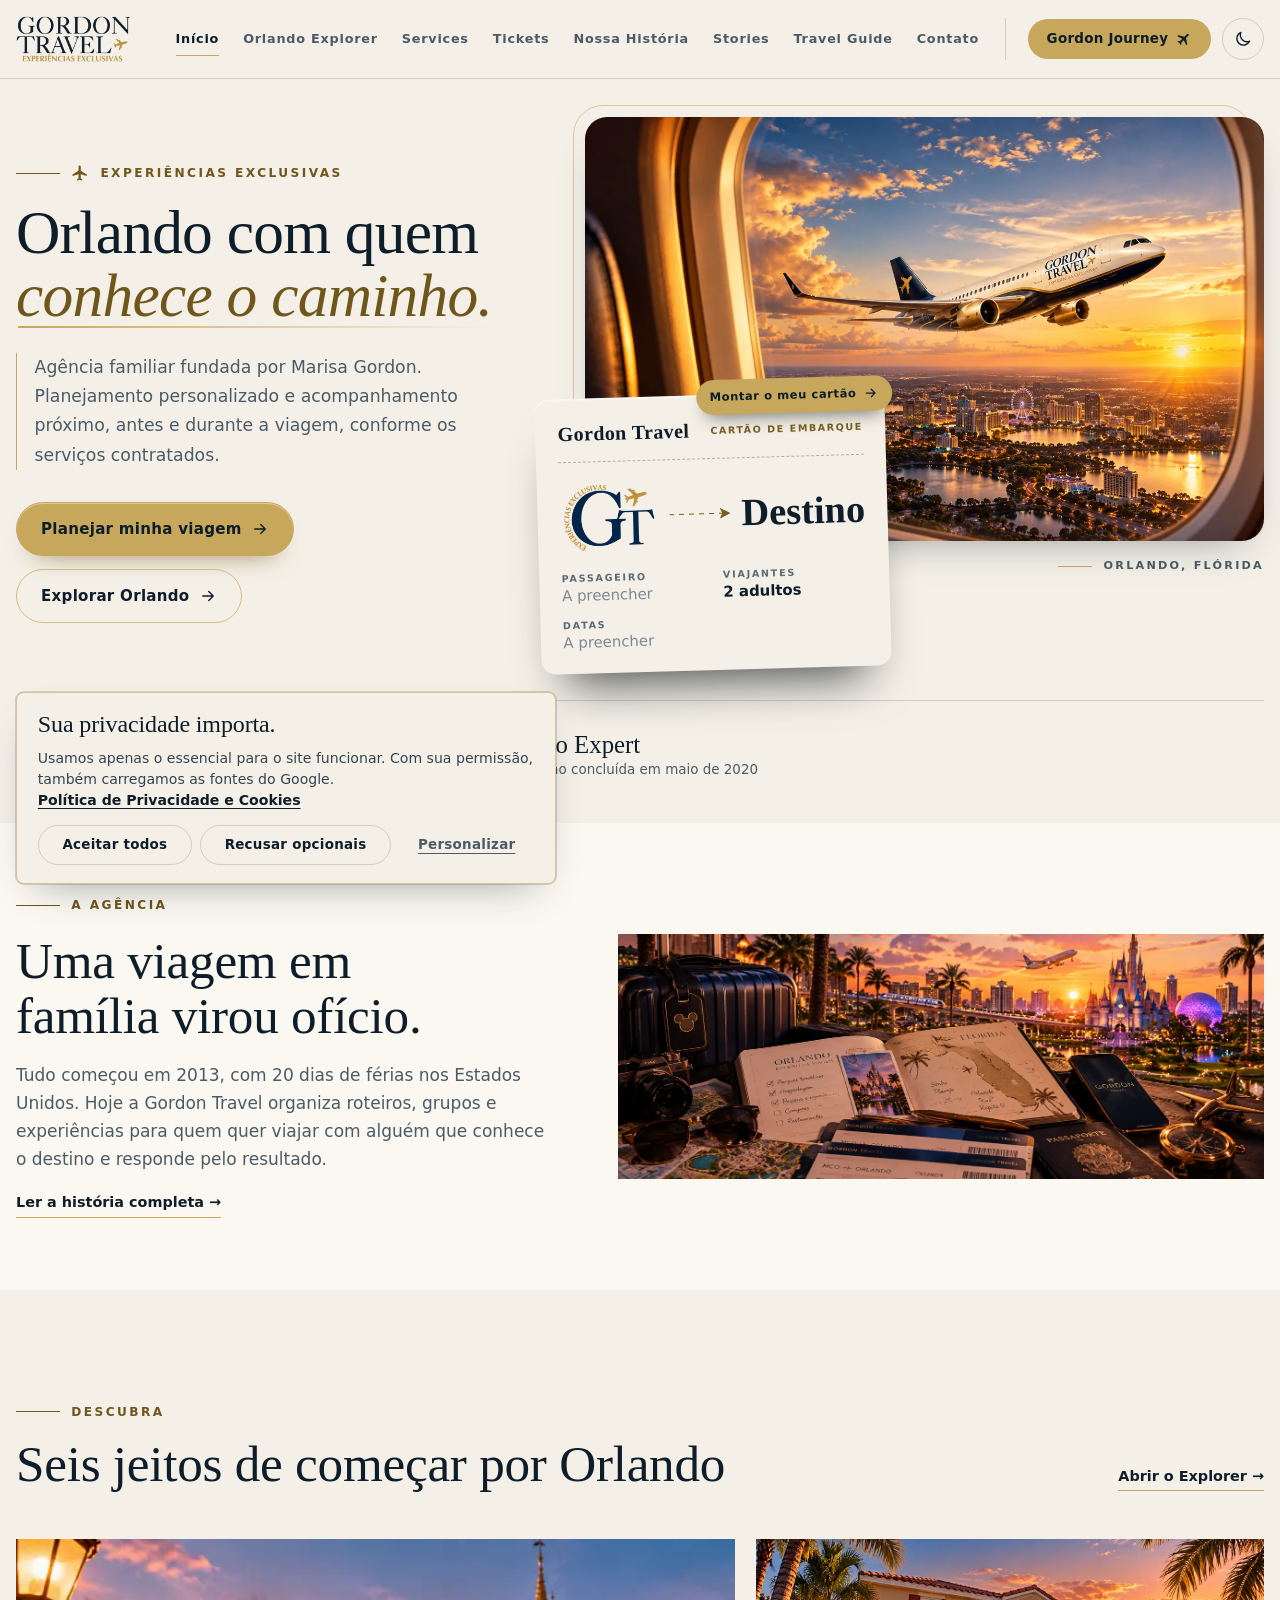
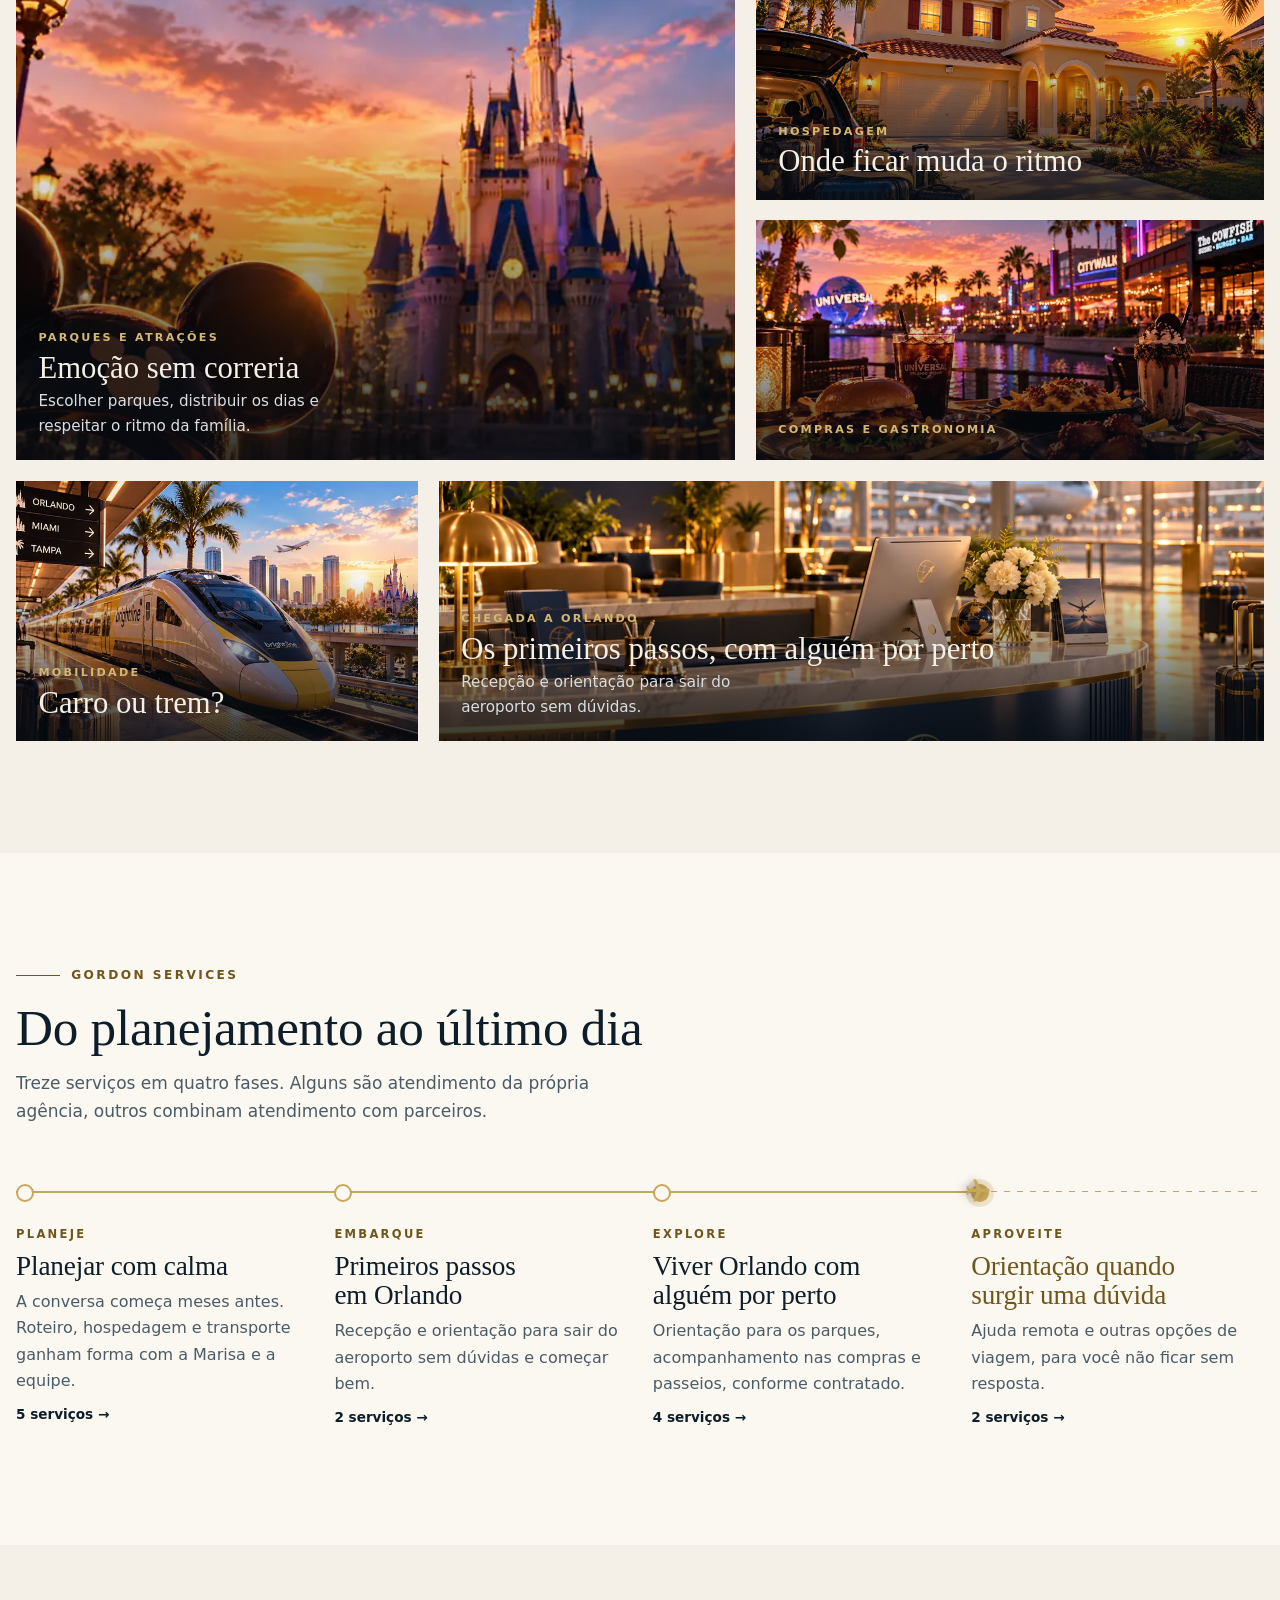
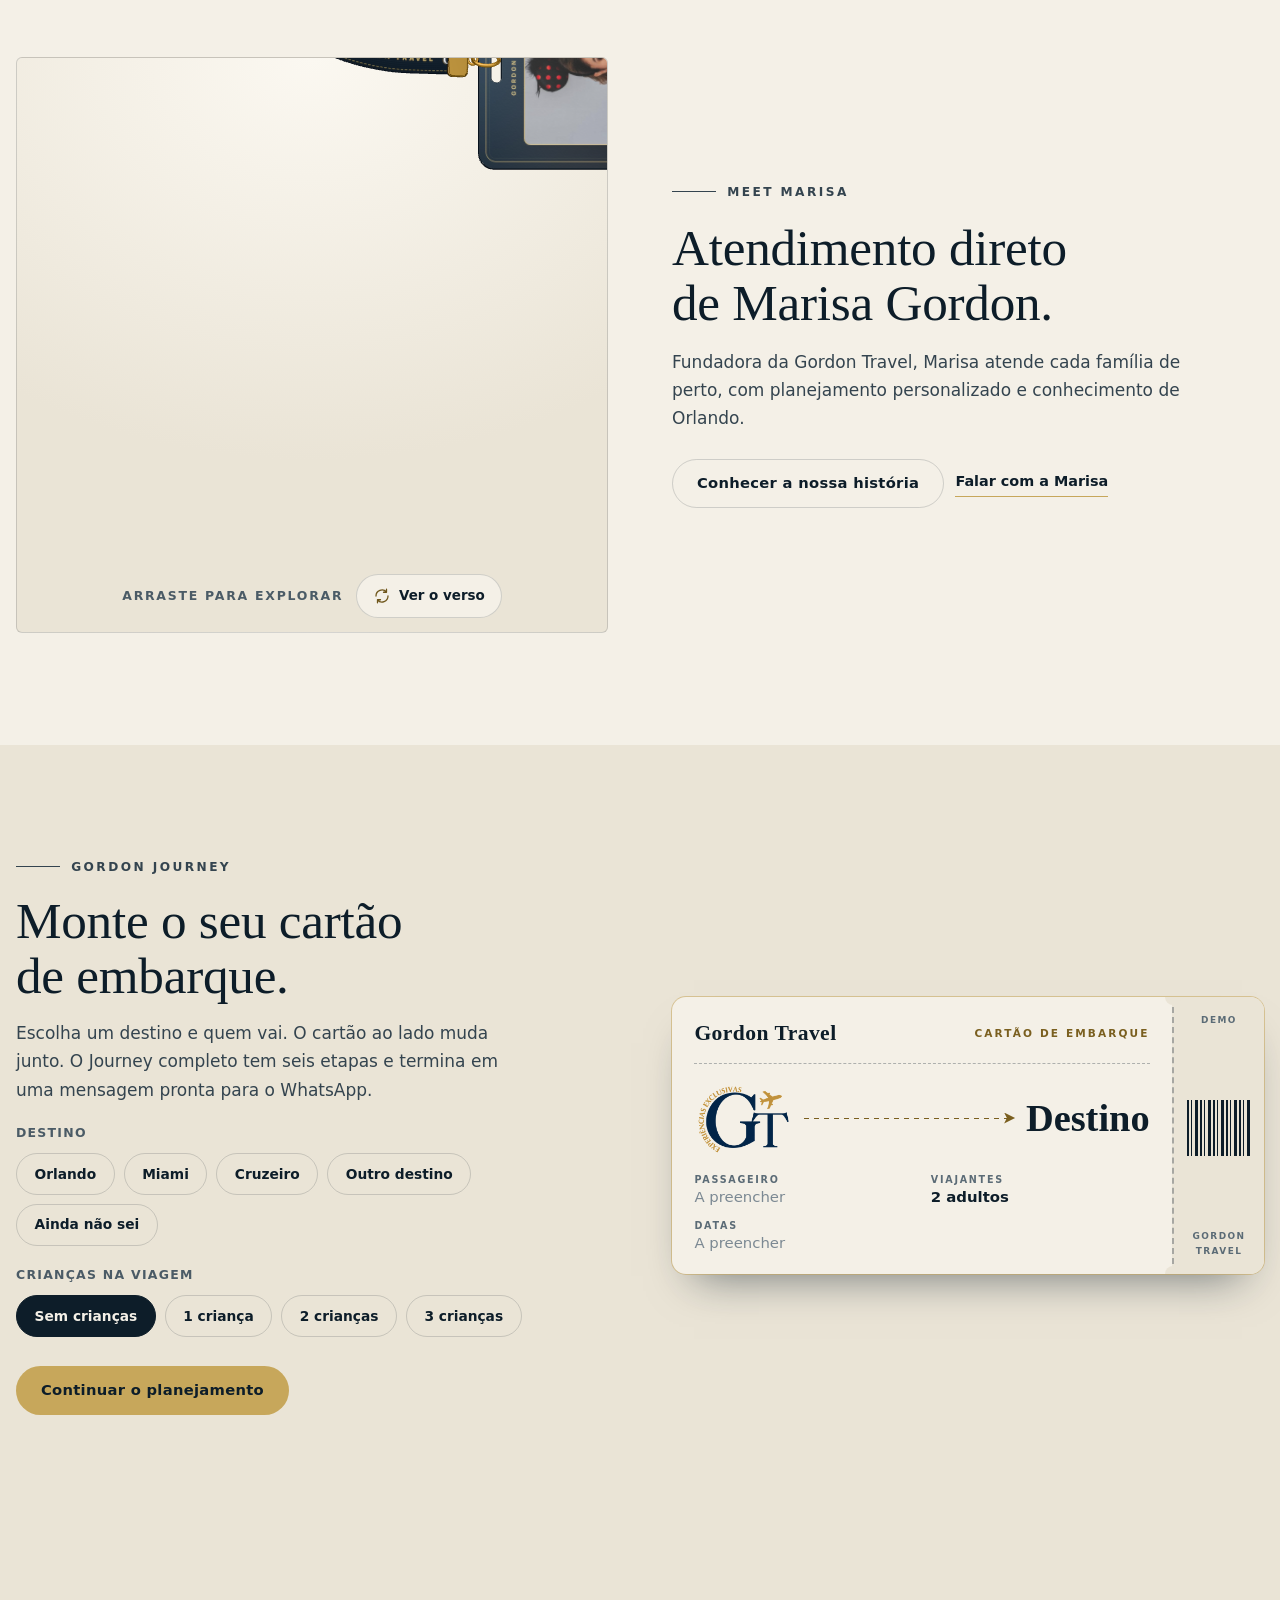
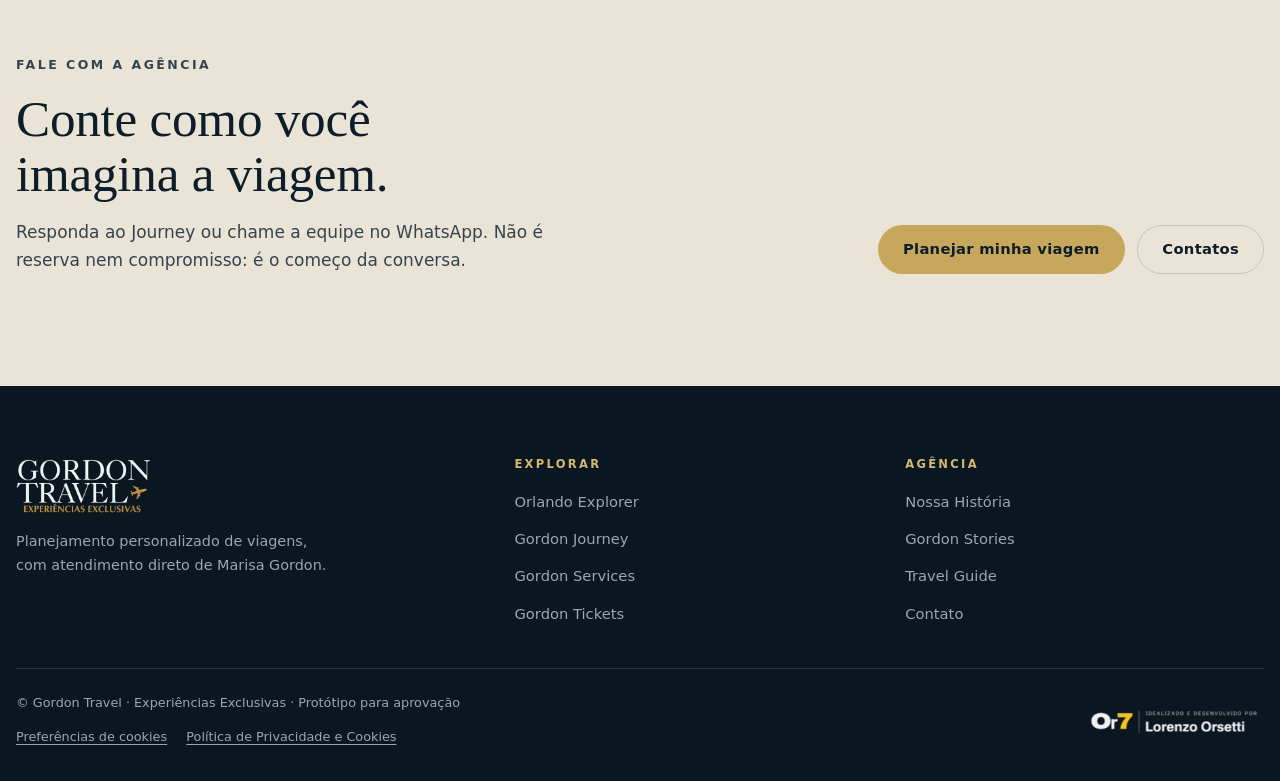
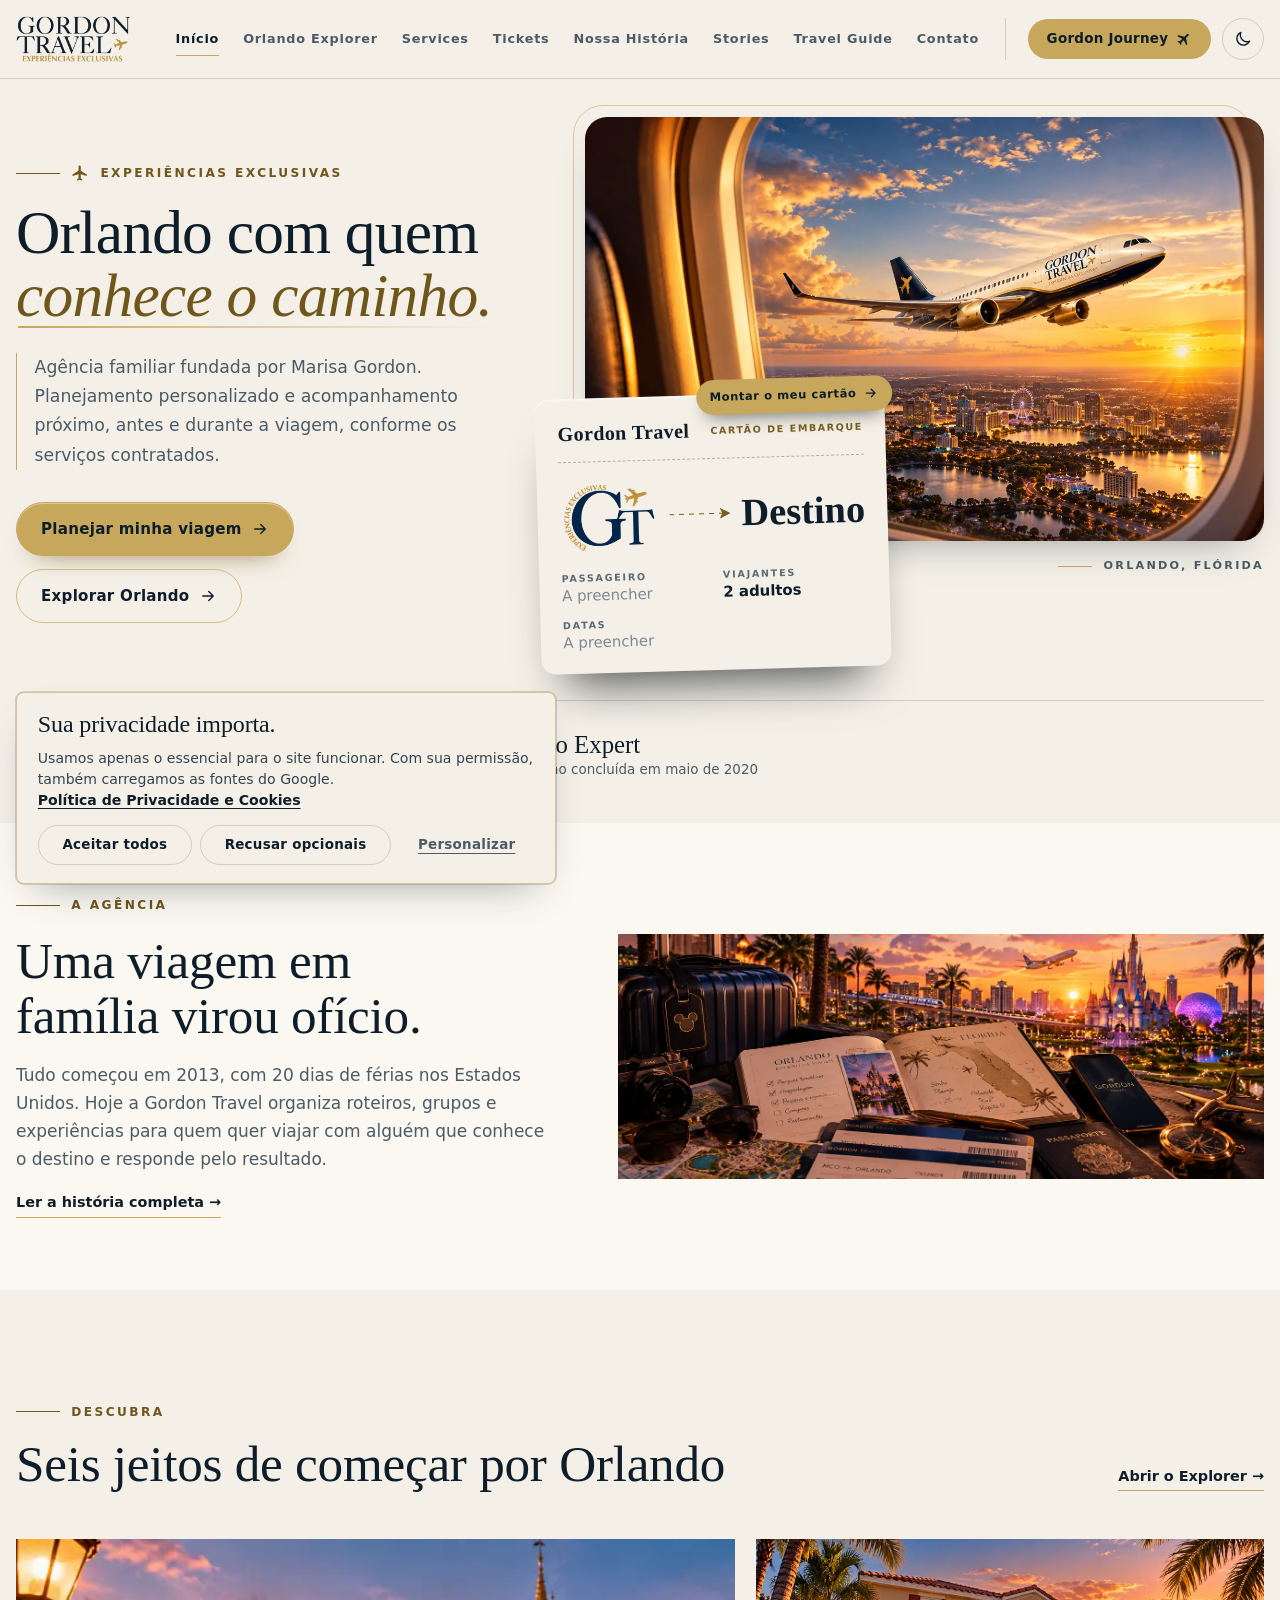
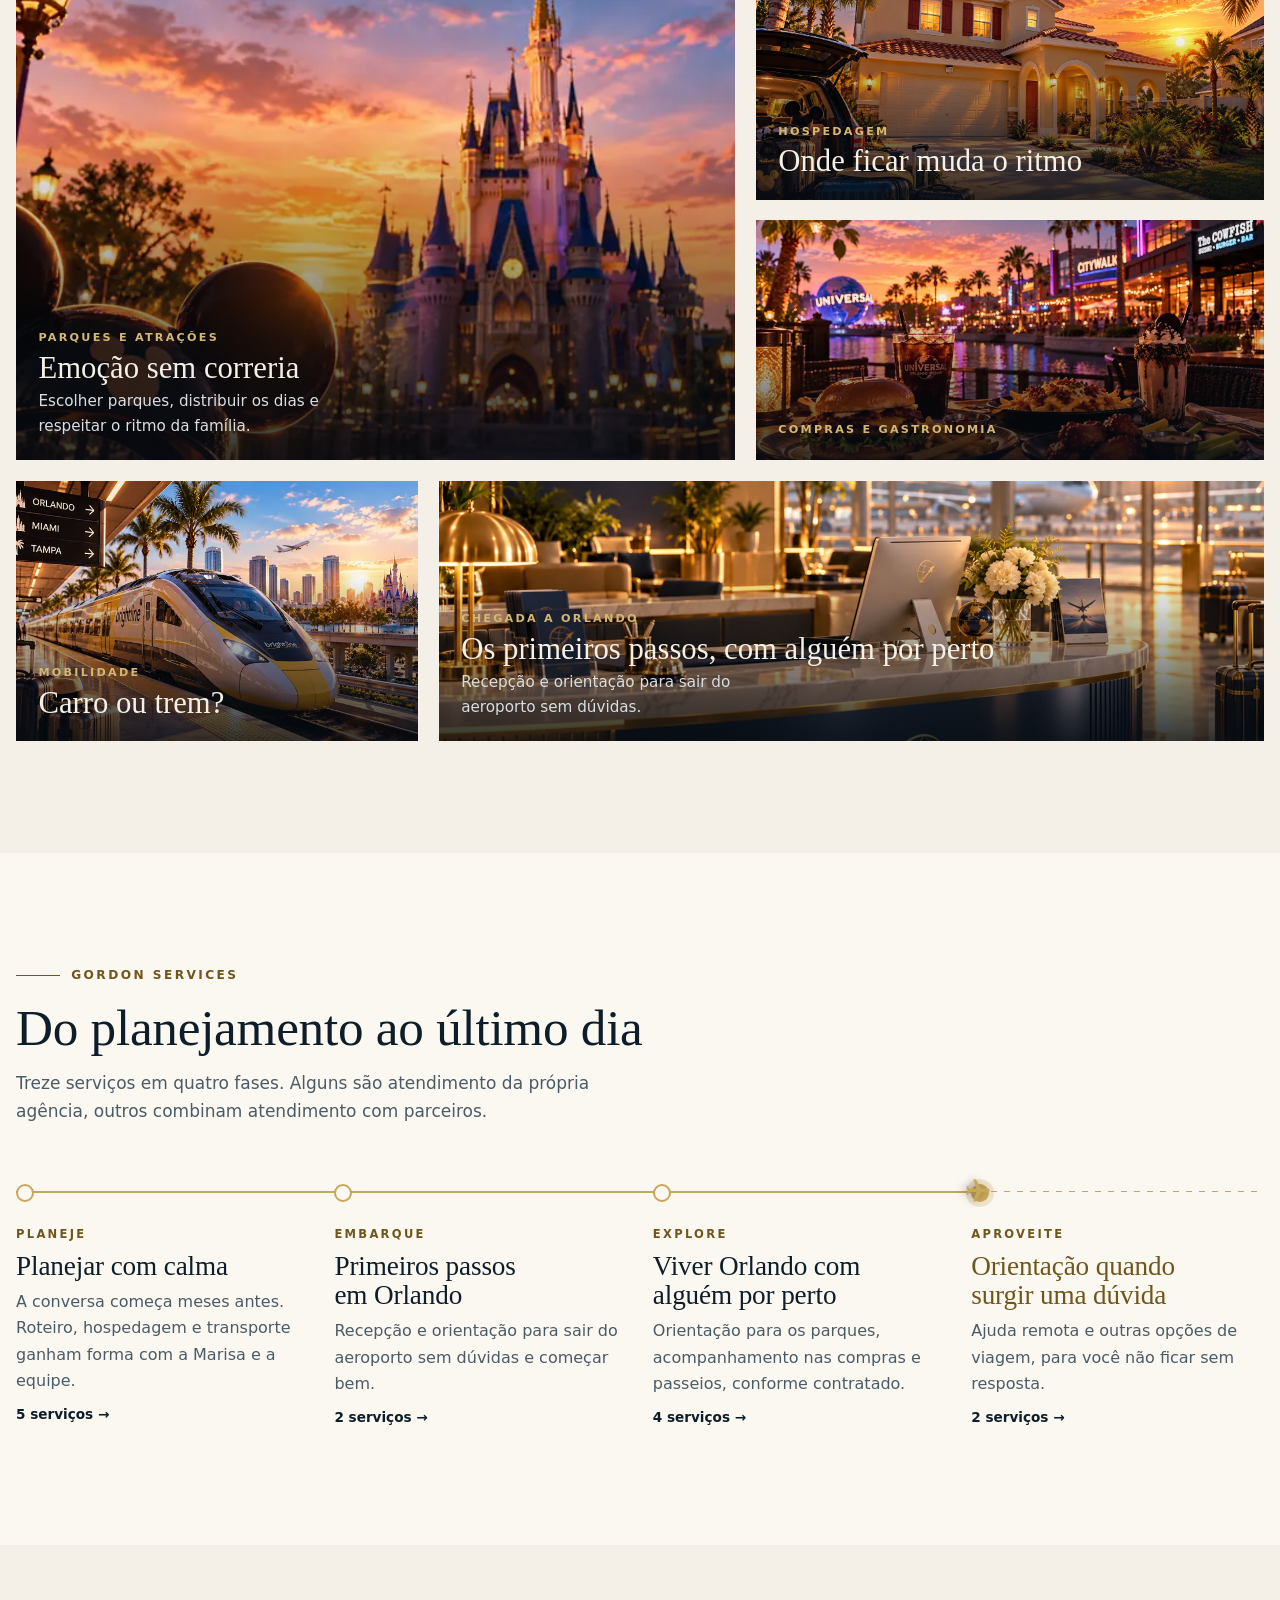
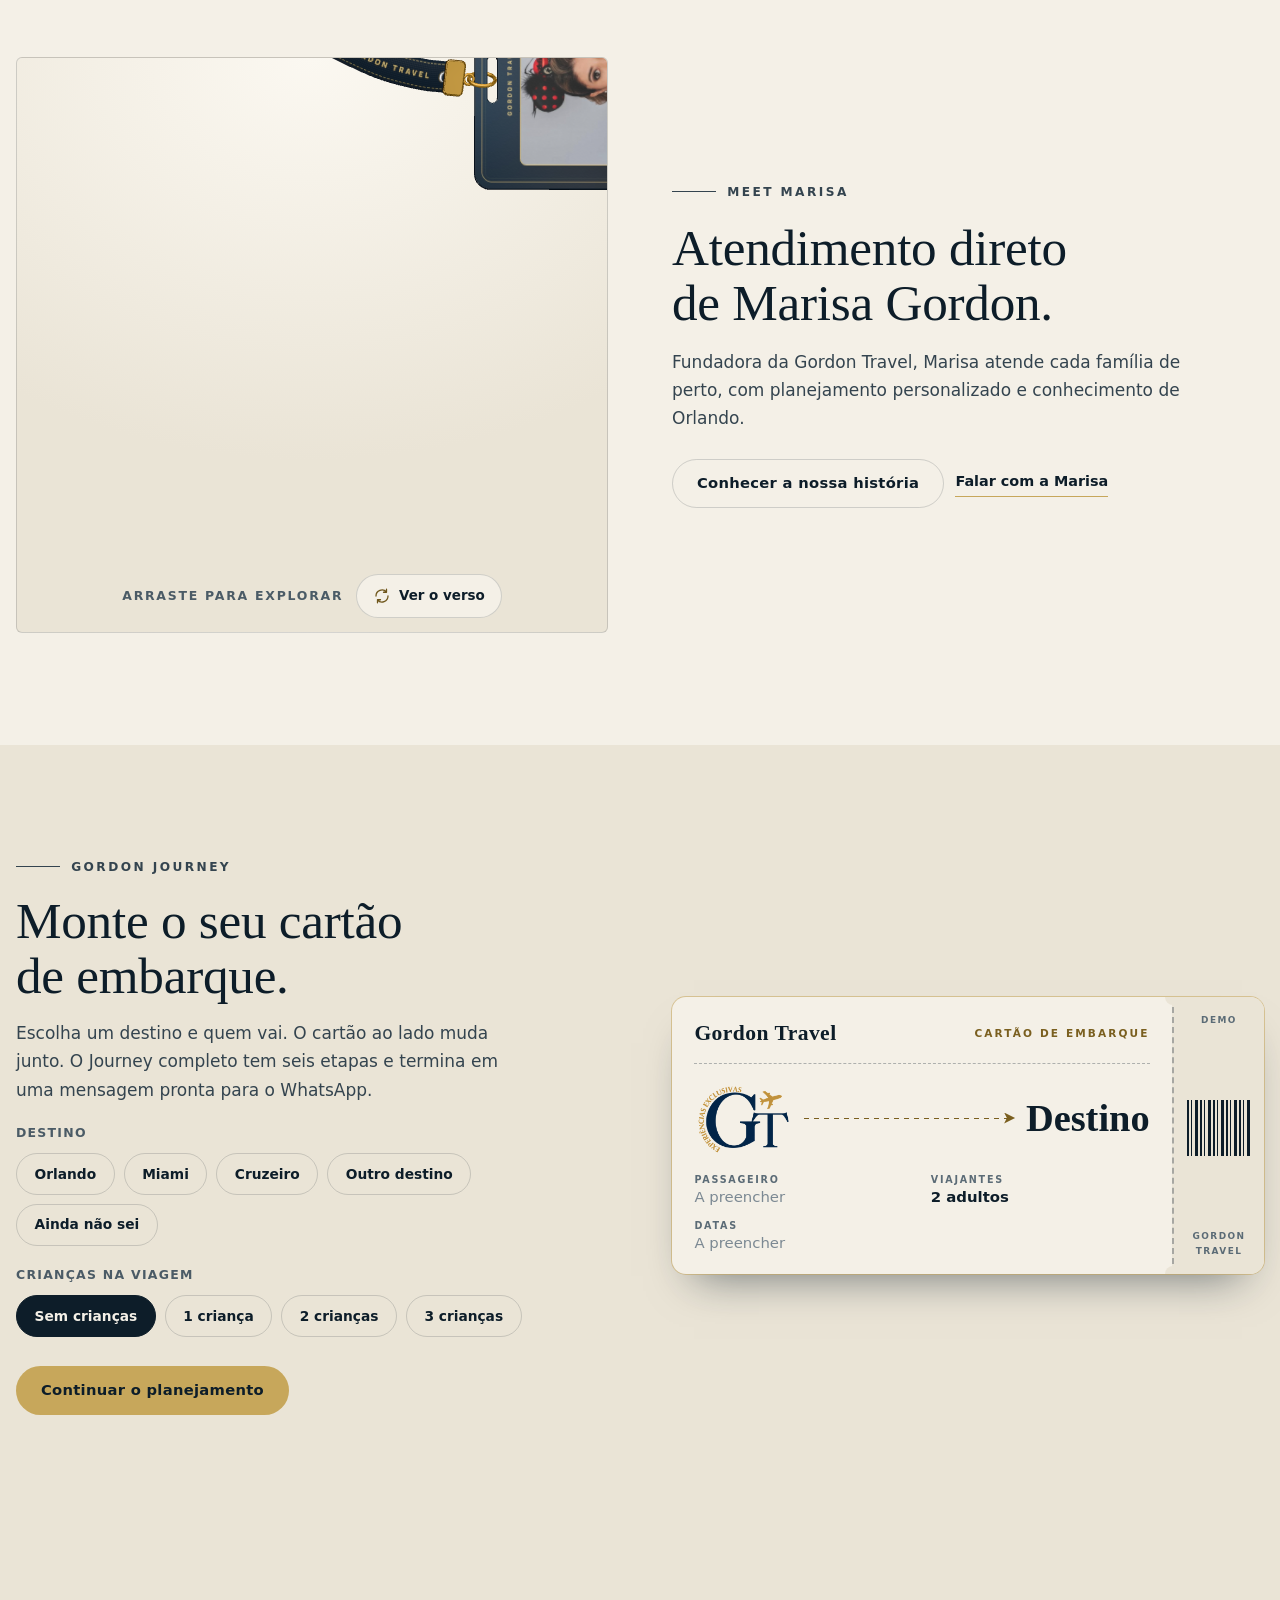
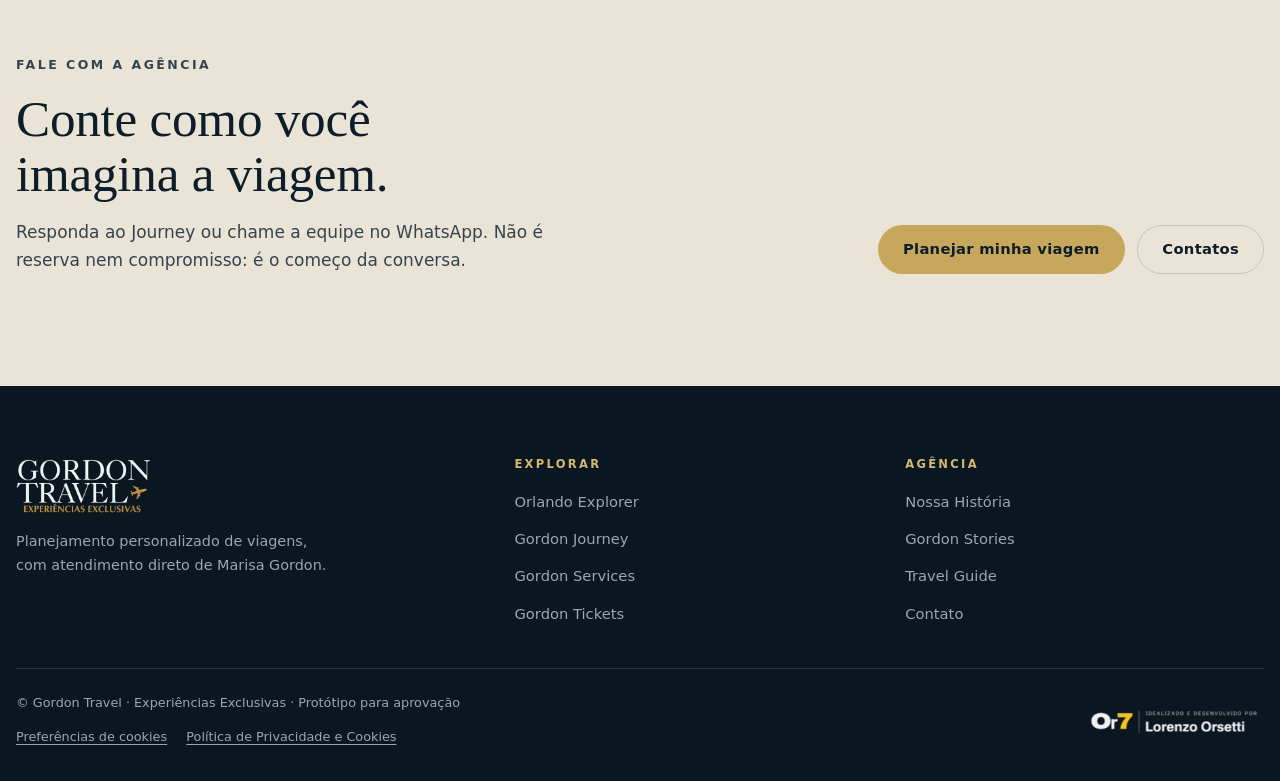
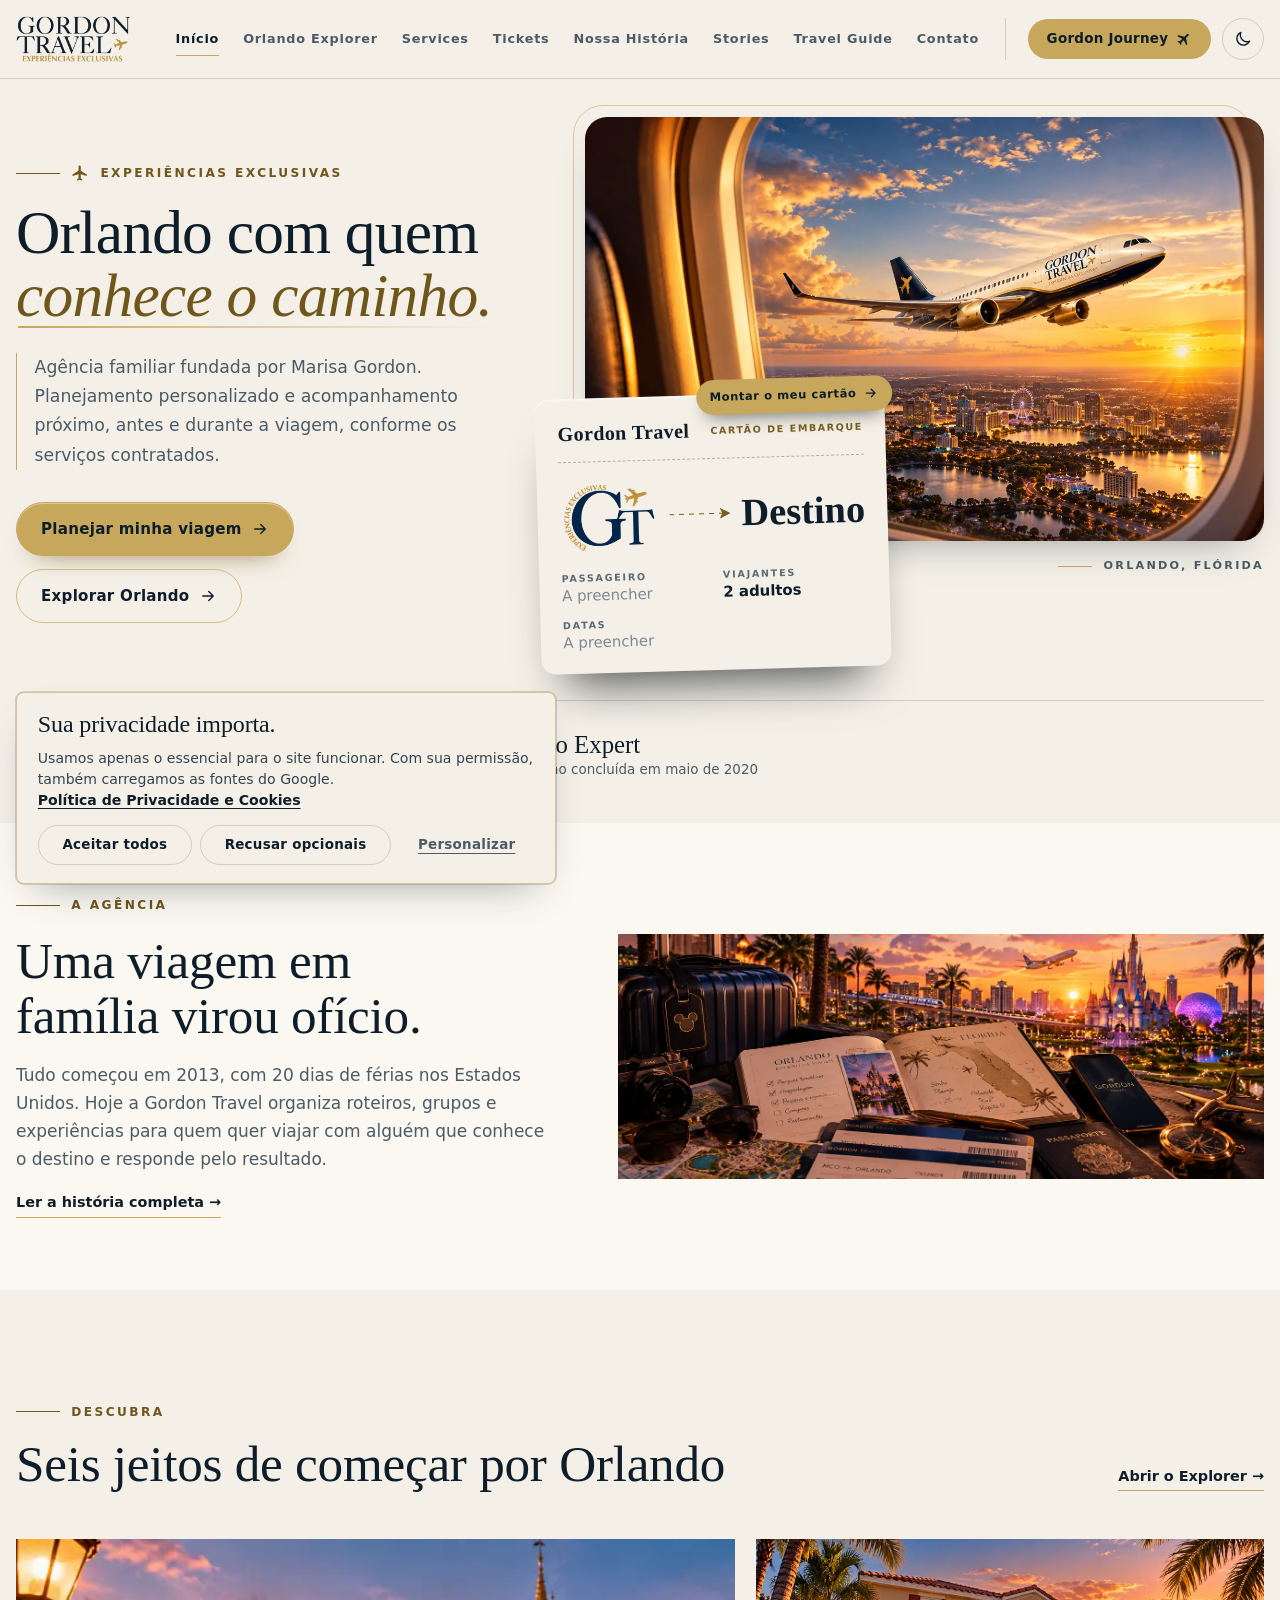
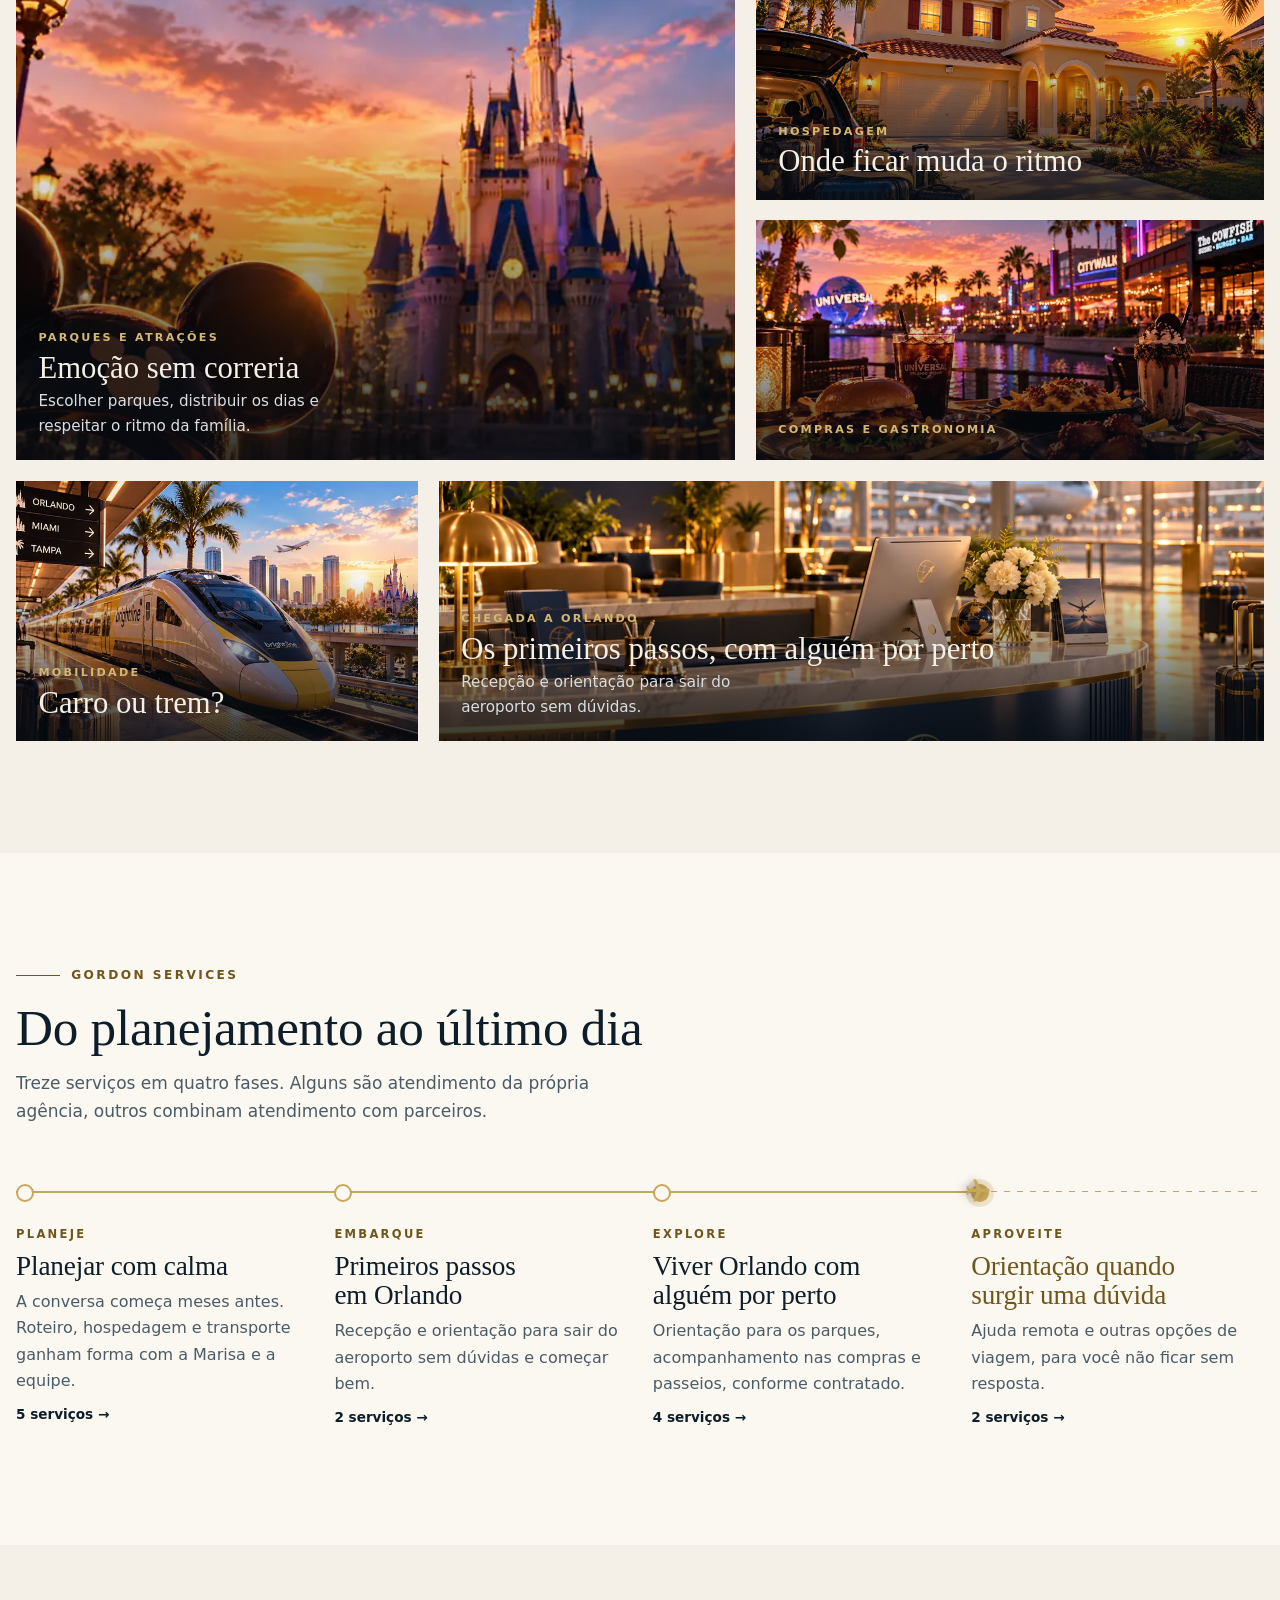
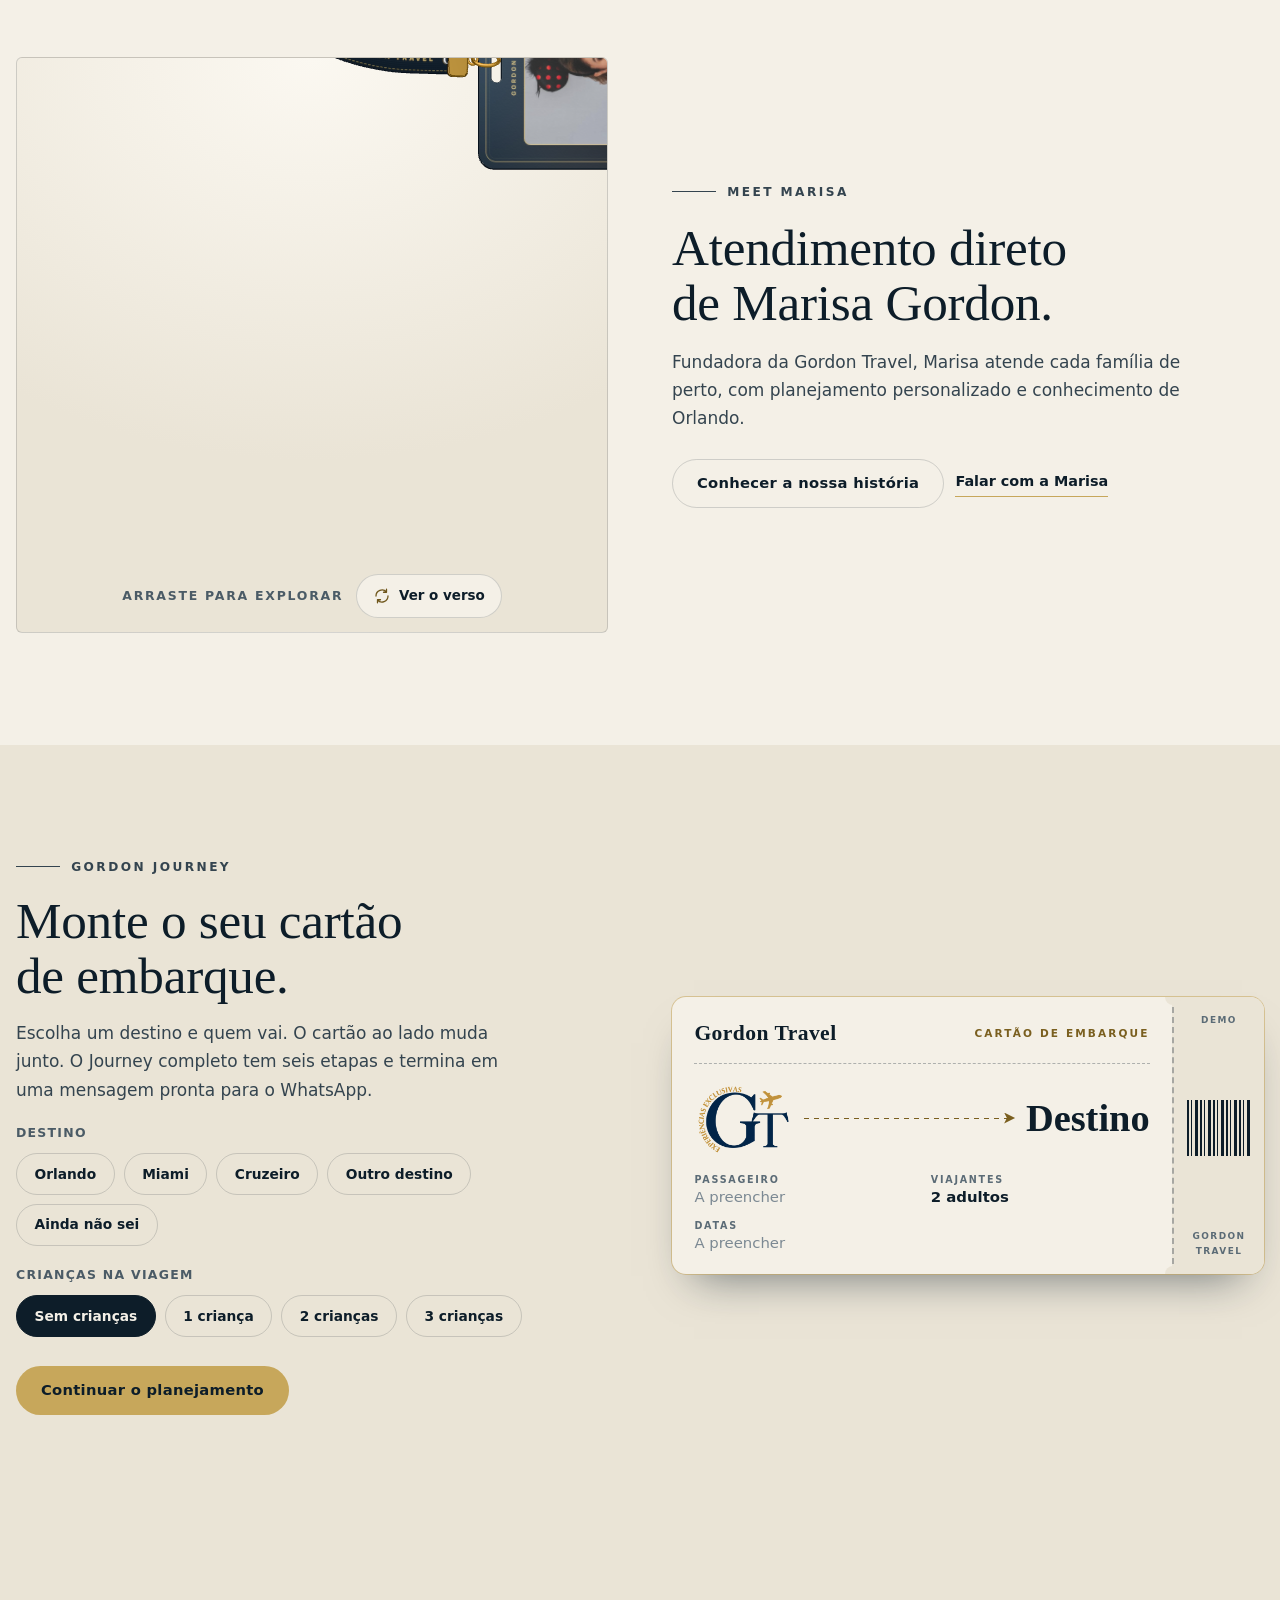
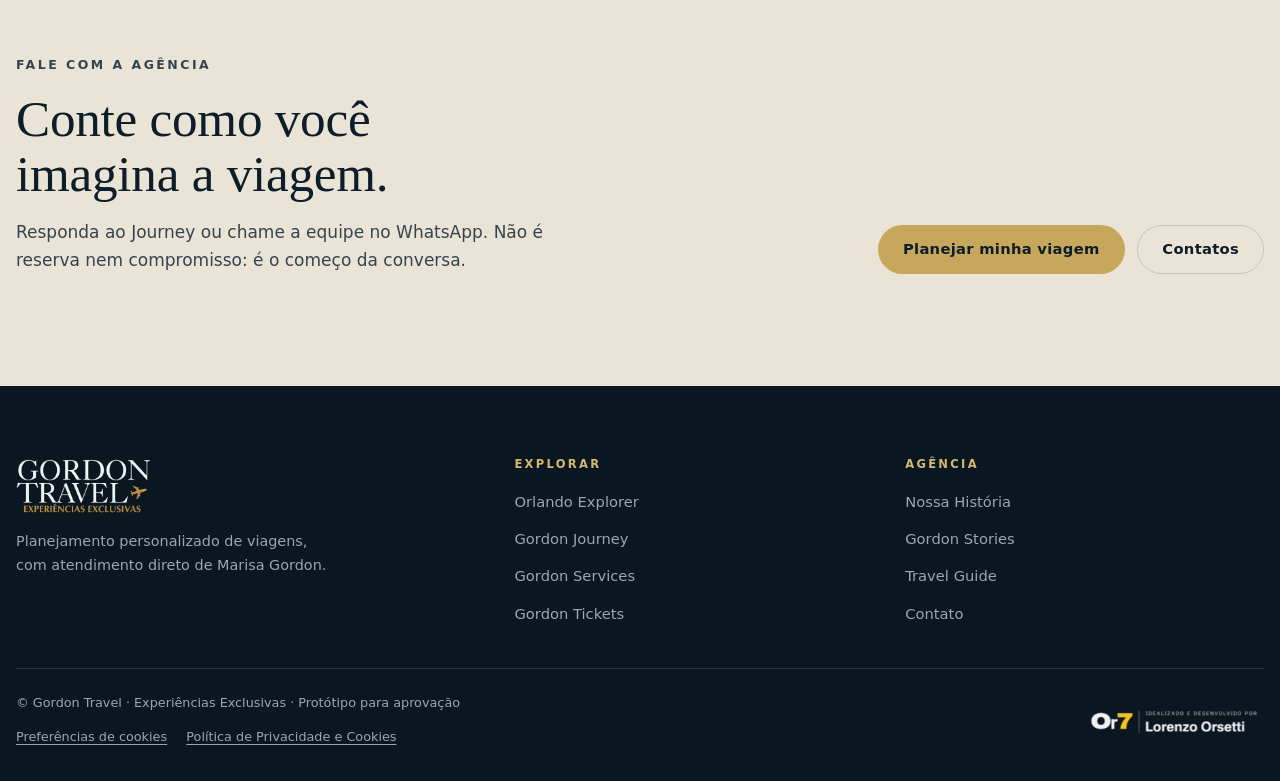
